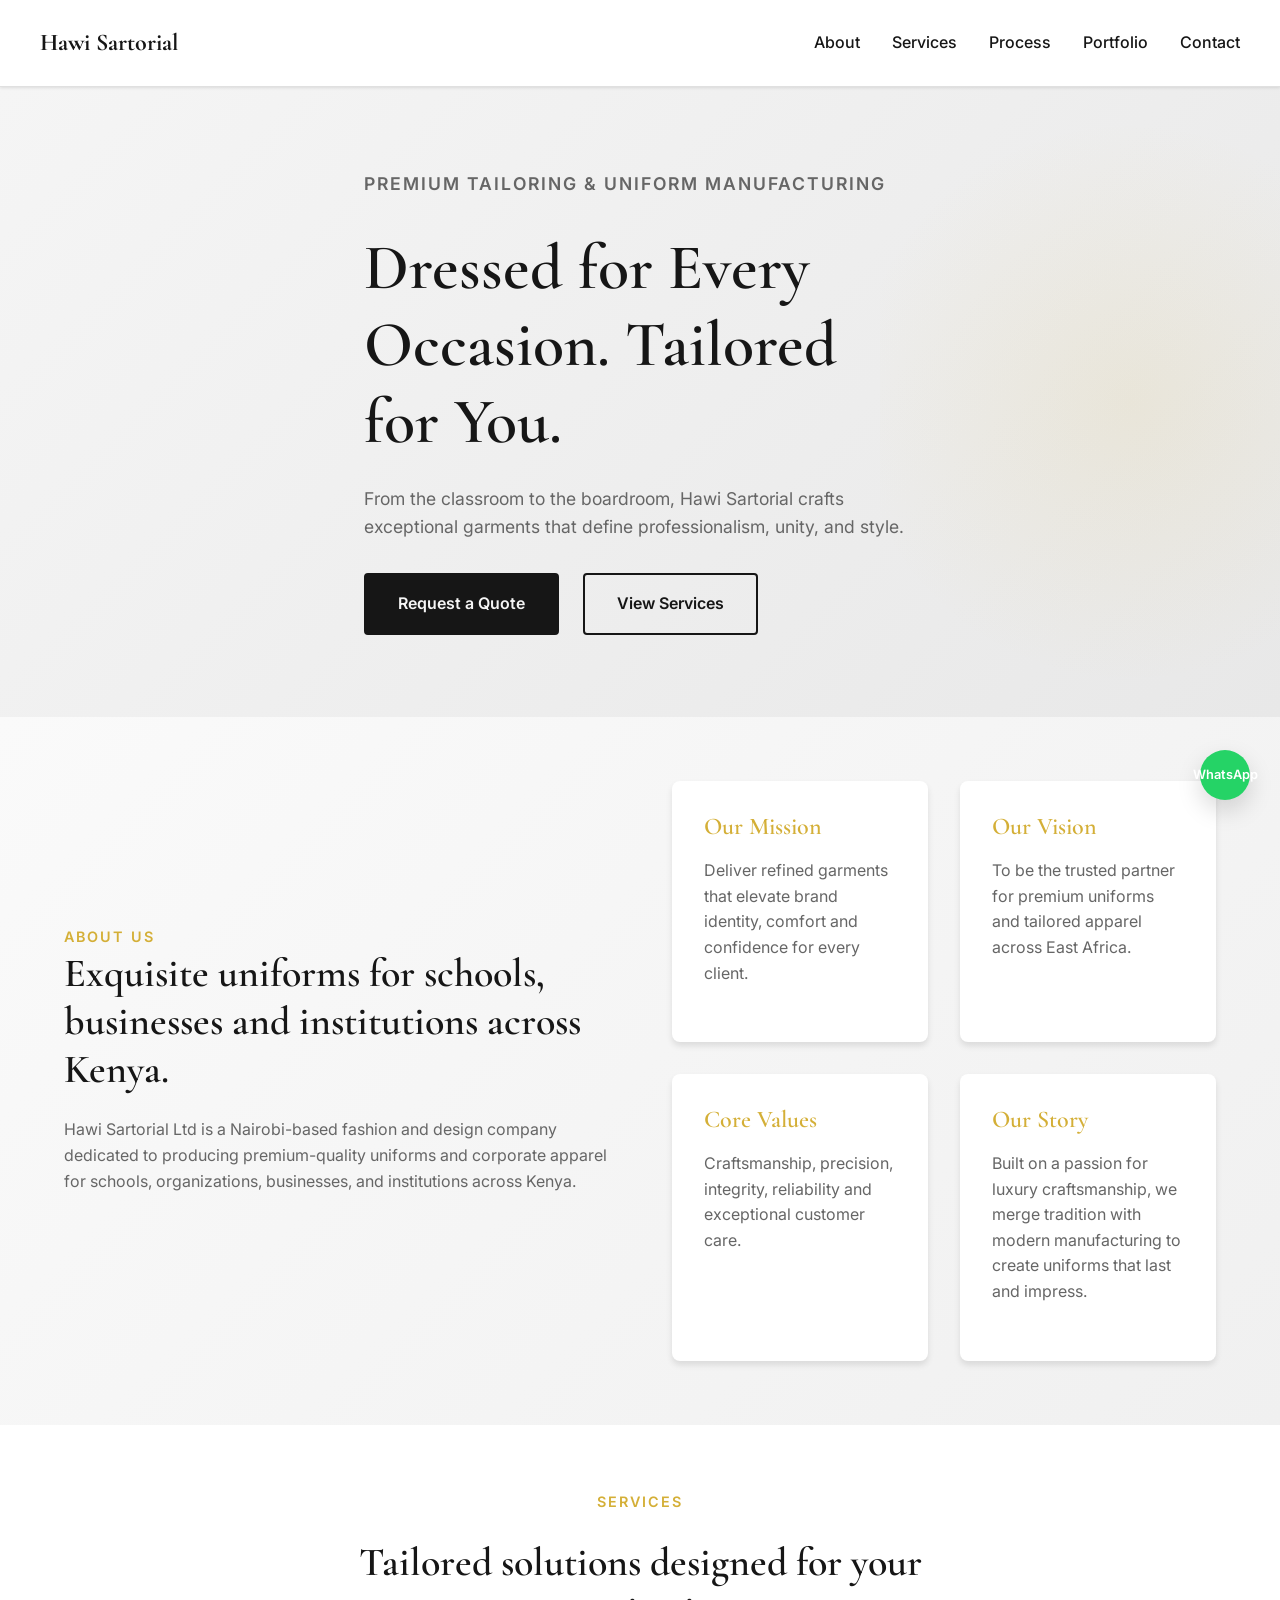
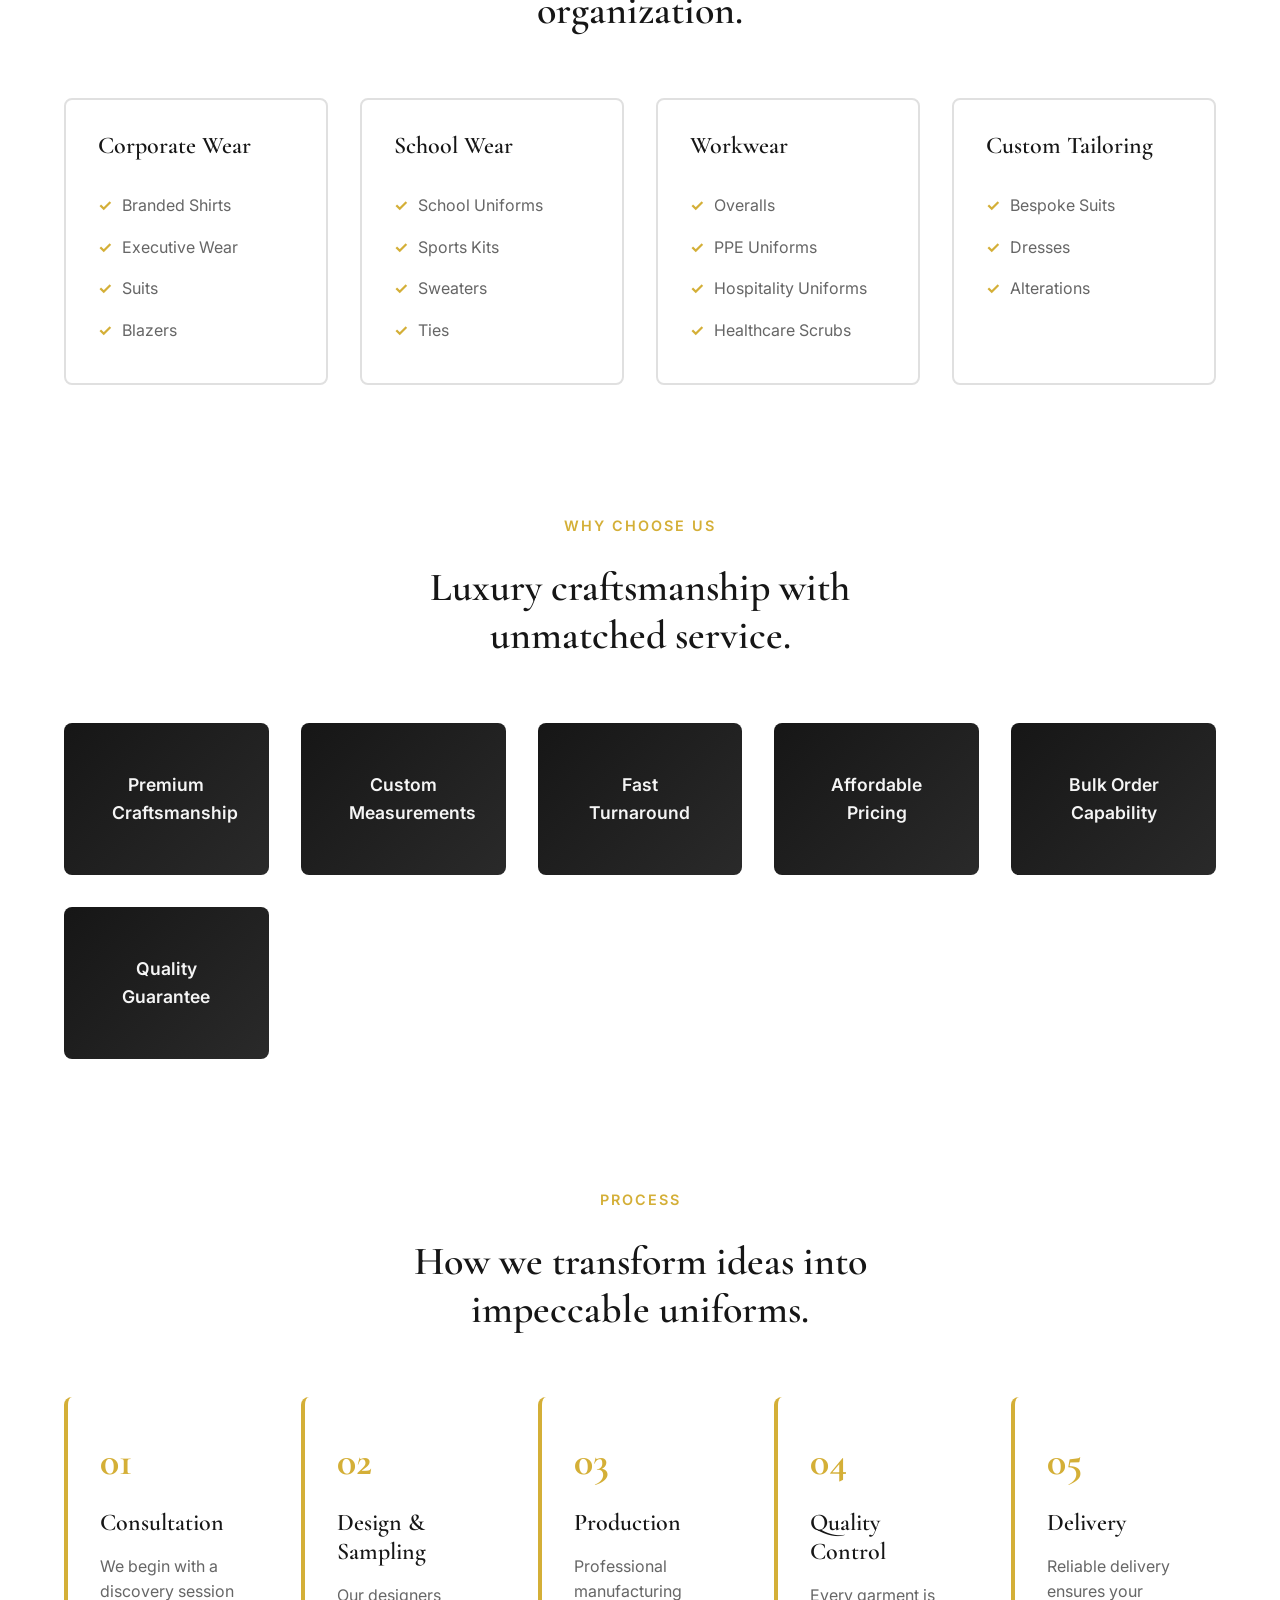
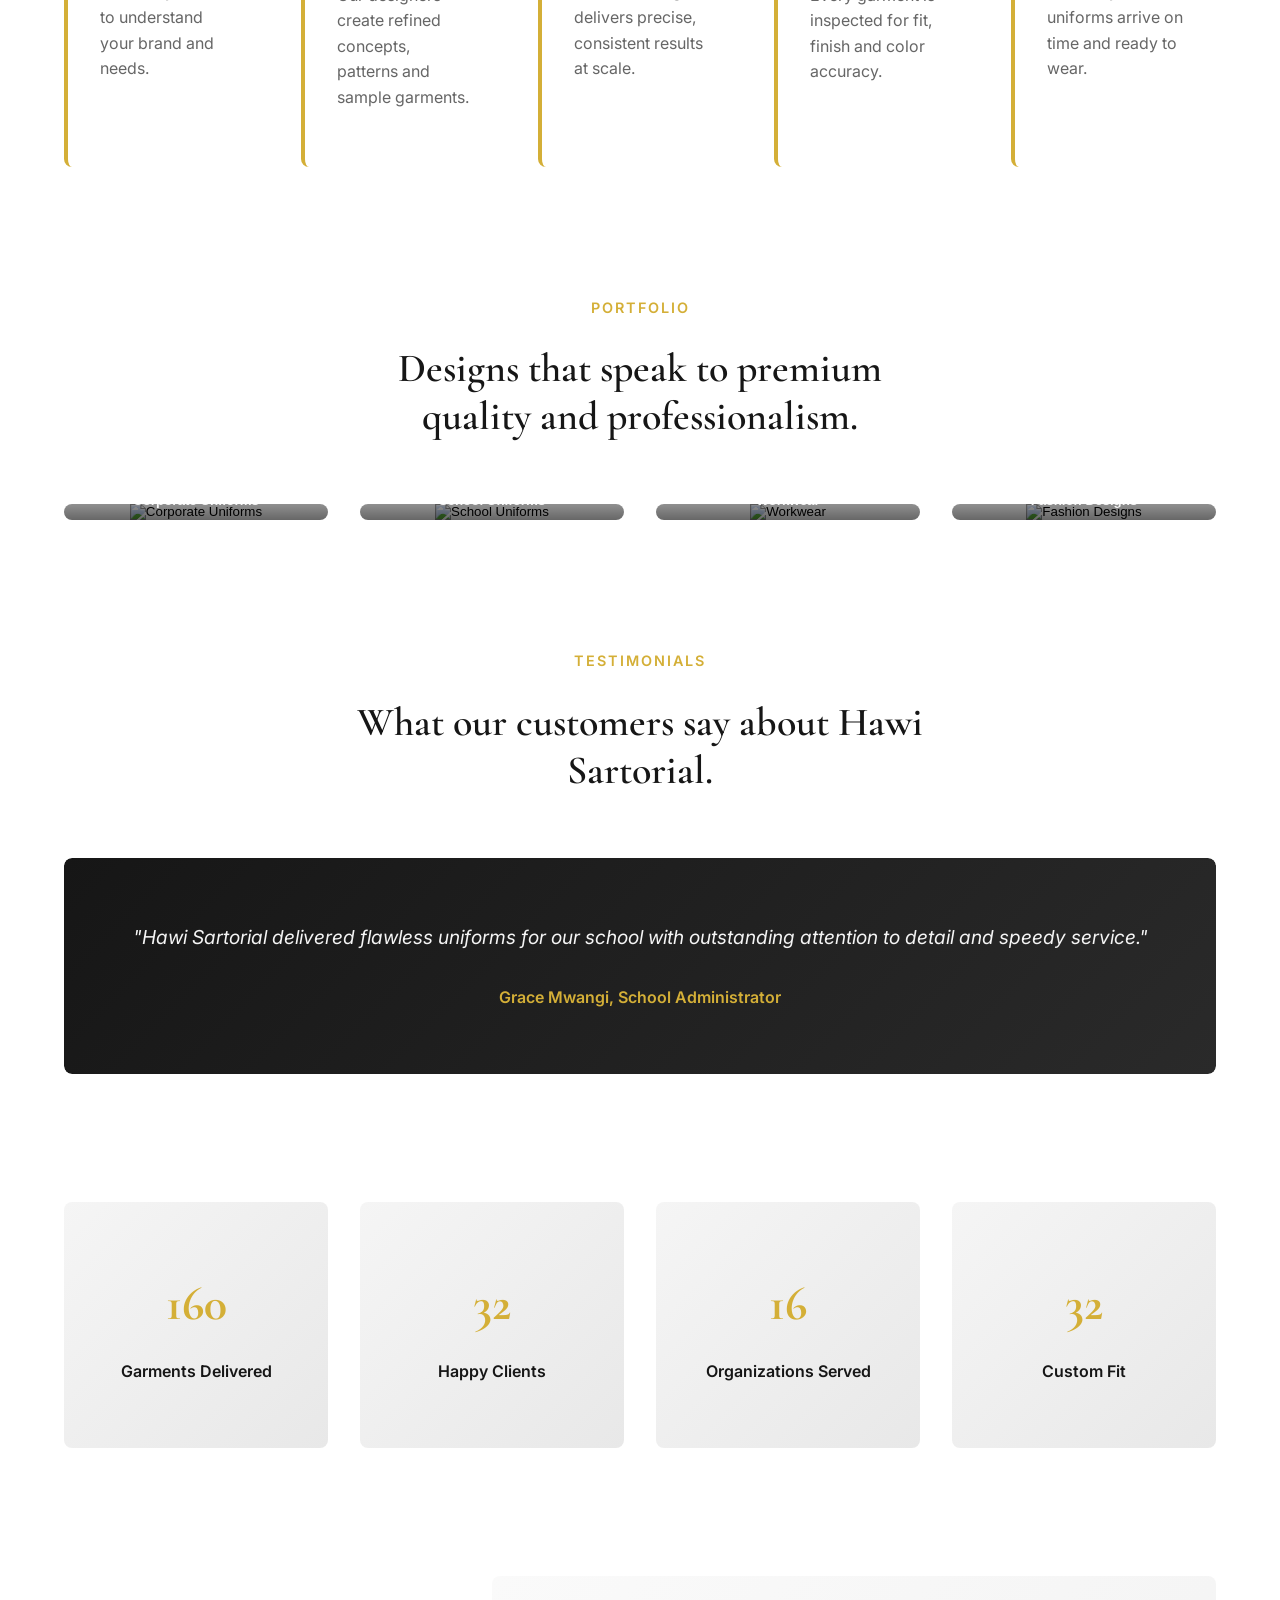
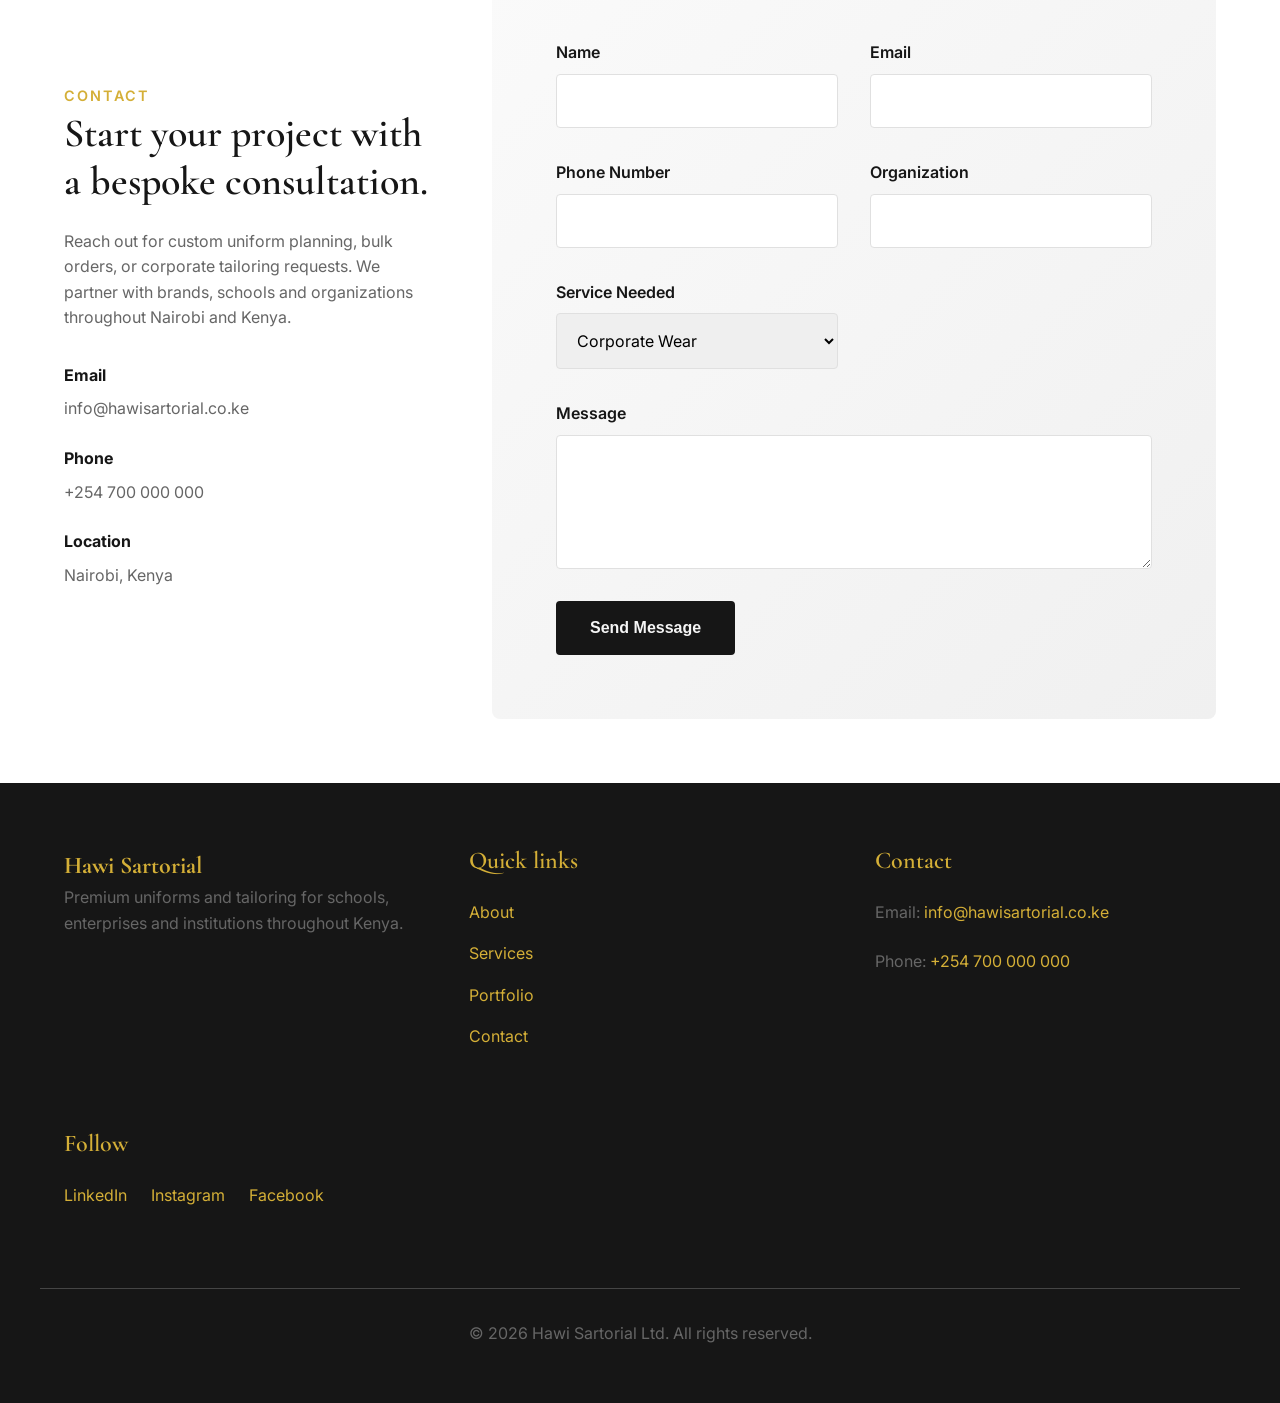
==== index.html @ 62544a6a "Initial commit: Complete Hawi Sartorial website" ====
<!DOCTYPE html>
<html lang="en">
<head>
  <meta charset="UTF-8" />
  <meta name="viewport" content="width=device-width, initial-scale=1.0" />
  <meta name="description" content="Premium corporate wear, school uniforms, workwear and custom tailoring services in Nairobi, Kenya. Hawi Sartorial Ltd." />
  <meta name="theme-color" content="#161616" />
  <title>Hawi Sartorial Ltd | Corporate Wear, School Uniforms & Workwear in Kenya</title>
  <link rel="preconnect" href="https://fonts.googleapis.com" />
  <link rel="preconnect" href="https://fonts.gstatic.com" crossorigin />
  <link href="https://fonts.googleapis.com/css2?family=Cormorant+Garamond:wght@500;600;700&family=Inter:wght@300;400;500;600;700&display=swap" rel="stylesheet" />
  <link rel="stylesheet" href="styles.css" />
</head>
<body>
  <div id="page-loader" class="loader-overlay">
    <div class="loader-ring"></div>
    <p>Crafting luxury uniforms...</p>
  </div>

  <a href="#hero" class="skip-link">Skip to content</a>

  <header class="site-header" id="header">
    <div class="container header-inner">
      <a href="#hero" class="brand">Hawi Sartorial</a>
      <button class="nav-toggle" aria-label="Toggle navigation" aria-expanded="false">
        <span></span><span></span><span></span>
      </button>
      <nav class="site-nav" id="nav-menu" aria-label="Primary navigation">
        <a href="#about">About</a>
        <a href="#services">Services</a>
        <a href="#process">Process</a>
        <a href="#portfolio">Portfolio</a>
        <a href="#contact">Contact</a>
      </nav>
    </div>
  </header>

  <main>
    <section class="hero" id="hero">
      <div class="hero-content container">
        <p class="eyebrow">Premium Tailoring & Uniform Manufacturing</p>
        <h1>Dressed for Every Occasion. Tailored for You.</h1>
        <p>From the classroom to the boardroom, Hawi Sartorial crafts exceptional garments that define professionalism, unity, and style.</p>
        <div class="hero-actions">
          <a href="#contact" class="btn btn-primary">Request a Quote</a>
          <a href="#services" class="btn btn-secondary">View Services</a>
        </div>
      </div>
      <div class="hero-shape"></div>
    </section>

    <section class="section about" id="about">
      <div class="container section-grid">
        <div class="section-copy">
          <span class="section-label">About Us</span>
          <h2>Exquisite uniforms for schools, businesses and institutions across Kenya.</h2>
          <p>Hawi Sartorial Ltd is a Nairobi-based fashion and design company dedicated to producing premium-quality uniforms and corporate apparel for schools, organizations, businesses, and institutions across Kenya.</p>
        </div>
        <div class="about-cards">
          <article class="info-card">
            <h3>Our Mission</h3>
            <p>Deliver refined garments that elevate brand identity, comfort and confidence for every client.</p>
          </article>
          <article class="info-card">
            <h3>Our Vision</h3>
            <p>To be the trusted partner for premium uniforms and tailored apparel across East Africa.</p>
          </article>
          <article class="info-card">
            <h3>Core Values</h3>
            <p>Craftsmanship, precision, integrity, reliability and exceptional customer care.</p>
          </article>
          <article class="info-card">
            <h3>Our Story</h3>
            <p>Built on a passion for luxury craftsmanship, we merge tradition with modern manufacturing to create uniforms that last and impress.</p>
          </article>
        </div>
      </div>
    </section>

    <section class="section services" id="services">
      <div class="container">
        <div class="section-intro">
          <span class="section-label">Services</span>
          <h2>Tailored solutions designed for your organization.</h2>
        </div>
        <div class="service-grid">
          <article class="service-card">
            <h3>Corporate Wear</h3>
            <ul>
              <li>Branded Shirts</li>
              <li>Executive Wear</li>
              <li>Suits</li>
              <li>Blazers</li>
            </ul>
          </article>
          <article class="service-card">
            <h3>School Wear</h3>
            <ul>
              <li>School Uniforms</li>
              <li>Sports Kits</li>
              <li>Sweaters</li>
              <li>Ties</li>
            </ul>
          </article>
          <article class="service-card">
            <h3>Workwear</h3>
            <ul>
              <li>Overalls</li>
              <li>PPE Uniforms</li>
              <li>Hospitality Uniforms</li>
              <li>Healthcare Scrubs</li>
            </ul>
          </article>
          <article class="service-card">
            <h3>Custom Tailoring</h3>
            <ul>
              <li>Bespoke Suits</li>
              <li>Dresses</li>
              <li>Alterations</li>
            </ul>
          </article>
        </div>
      </div>
    </section>

    <section class="section features" id="why-us">
      <div class="container">
        <div class="section-intro">
          <span class="section-label">Why Choose Us</span>
          <h2>Luxury craftsmanship with unmatched service.</h2>
        </div>
        <div class="feature-grid">
          <article class="feature-card">Premium Craftsmanship</article>
          <article class="feature-card">Custom Measurements</article>
          <article class="feature-card">Fast Turnaround</article>
          <article class="feature-card">Affordable Pricing</article>
          <article class="feature-card">Bulk Order Capability</article>
          <article class="feature-card">Quality Guarantee</article>
        </div>
      </div>
    </section>

    <section class="section process" id="process">
      <div class="container">
        <div class="section-intro">
          <span class="section-label">Process</span>
          <h2>How we transform ideas into impeccable uniforms.</h2>
        </div>
        <div class="timeline">
          <div class="timeline-step">
            <span>01</span>
            <h3>Consultation</h3>
            <p>We begin with a discovery session to understand your brand and needs.</p>
          </div>
          <div class="timeline-step">
            <span>02</span>
            <h3>Design & Sampling</h3>
            <p>Our designers create refined concepts, patterns and sample garments.</p>
          </div>
          <div class="timeline-step">
            <span>03</span>
            <h3>Production</h3>
            <p>Professional manufacturing delivers precise, consistent results at scale.</p>
          </div>
          <div class="timeline-step">
            <span>04</span>
            <h3>Quality Control</h3>
            <p>Every garment is inspected for fit, finish and color accuracy.</p>
          </div>
          <div class="timeline-step">
            <span>05</span>
            <h3>Delivery</h3>
            <p>Reliable delivery ensures your uniforms arrive on time and ready to wear.</p>
          </div>
        </div>
      </div>
    </section>

    <section class="section portfolio" id="portfolio">
      <div class="container">
        <div class="section-intro">
          <span class="section-label">Portfolio</span>
          <h2>Designs that speak to premium quality and professionalism.</h2>
        </div>
        <div class="gallery-grid">
          <button class="gallery-item" data-title="Corporate Uniforms" data-src="assets/images/portfolio-1.svg">
            <img src="assets/images/portfolio-1.svg" alt="Corporate Uniforms" loading="lazy" />
            <span>Corporate Uniforms</span>
          </button>
          <button class="gallery-item" data-title="School Uniforms" data-src="assets/images/portfolio-2.svg">
            <img src="assets/images/portfolio-2.svg" alt="School Uniforms" loading="lazy" />
            <span>School Uniforms</span>
          </button>
          <button class="gallery-item" data-title="Workwear" data-src="assets/images/portfolio-3.svg">
            <img src="assets/images/portfolio-3.svg" alt="Workwear" loading="lazy" />
            <span>Workwear</span>
          </button>
          <button class="gallery-item" data-title="Fashion Designs" data-src="assets/images/portfolio-4.svg">
            <img src="assets/images/portfolio-4.svg" alt="Fashion Designs" loading="lazy" />
            <span>Fashion Designs</span>
          </button>
        </div>
      </div>
      <div class="lightbox" id="lightbox" aria-hidden="true">
        <button class="lightbox-close" id="lightboxClose" aria-label="Close image preview">×</button>
        <div class="lightbox-content">
          <img id="lightboxImage" alt="Portfolio preview" />
          <p id="lightboxCaption"></p>
        </div>
      </div>
    </section>

    <section class="section testimonials" id="testimonials">
      <div class="container">
        <div class="section-intro">
          <span class="section-label">Testimonials</span>
          <h2>What our customers say about Hawi Sartorial.</h2>
        </div>
        <div class="testimonial-slider" id="testimonialSlider">
          <article class="testimonial-card active">
            <p>"Hawi Sartorial delivered flawless uniforms for our school with outstanding attention to detail and speedy service."</p>
            <strong>Grace Mwangi, School Administrator</strong>
          </article>
          <article class="testimonial-card">
            <p>"The corporate wear collection looks luxurious and fits our team perfectly. The service was exceptional from start to finish."</p>
            <strong>Michael Kamau, Operations Manager</strong>
          </article>
          <article class="testimonial-card">
            <p>"They handled our bulk order with care and provided consistent quality. We are proud to wear their uniforms."</p>
            <strong>Elizabeth Otieno, HR Lead</strong>
          </article>
        </div>
      </div>
    </section>

    <section class="section stats" id="stats">
      <div class="container stats-grid">
        <div class="stat-card">
          <span class="stat-value" data-target="500">0</span>
          <p>Garments Delivered</p>
        </div>
        <div class="stat-card">
          <span class="stat-value" data-target="100">0</span>
          <p>Happy Clients</p>
        </div>
        <div class="stat-card">
          <span class="stat-value" data-target="50">0</span>
          <p>Organizations Served</p>
        </div>
        <div class="stat-card">
          <span class="stat-value" data-target="100">0</span>
          <p>Custom Fit</p>
        </div>
      </div>
    </section>

    <section class="section contact" id="contact">
      <div class="container section-grid">
        <div class="contact-copy">
          <span class="section-label">Contact</span>
          <h2>Start your project with a bespoke consultation.</h2>
          <p>Reach out for custom uniform planning, bulk orders, or corporate tailoring requests. We partner with brands, schools and organizations throughout Nairobi and Kenya.</p>
          <div class="contact-details">
            <div><strong>Email</strong><a href="mailto:info@hawisartorial.co.ke">info@hawisartorial.co.ke</a></div>
            <div><strong>Phone</strong><a href="tel:+254700000000">+254 700 000 000</a></div>
            <div><strong>Location</strong><span>Nairobi, Kenya</span></div>
          </div>
        </div>
        <form class="contact-form" id="contactForm" data-formspree="https://formspree.io/f/your-form-id">
          <div class="form-grid">
            <label>
              <span>Name</span>
              <input type="text" name="name" required />
            </label>
            <label>
              <span>Email</span>
              <input type="email" name="email" required />
            </label>
            <label>
              <span>Phone Number</span>
              <input type="tel" name="phone" required />
            </label>
            <label>
              <span>Organization</span>
              <input type="text" name="organization" />
            </label>
            <label>
              <span>Service Needed</span>
              <select name="service" required>
                <option value="Corporate Wear">Corporate Wear</option>
                <option value="School Uniforms">School Uniforms</option>
                <option value="Workwear">Workwear</option>
                <option value="Custom Tailoring">Custom Tailoring</option>
              </select>
            </label>
            <label class="full-width">
              <span>Message</span>
              <textarea name="message" rows="5" required></textarea>
            </label>
          </div>
          <button type="submit" class="btn btn-primary">Send Message</button>
          <p class="form-message" id="formMessage" aria-live="polite"></p>
        </form>
      </div>
    </section>
  </main>

  <button class="back-to-top" id="backToTop" aria-label="Scroll back to top">↑</button>

  <a href="https://wa.me/254700000000" class="whatsapp-float" target="_blank" rel="noreferrer noopener" aria-label="Chat on WhatsApp">
    <span>WhatsApp</span>
  </a>

  <footer class="site-footer">
    <div class="container footer-grid">
      <div>
        <a href="#hero" class="brand">Hawi Sartorial</a>
        <p>Premium uniforms and tailoring for schools, enterprises and institutions throughout Kenya.</p>
      </div>
      <div>
        <h3>Quick links</h3>
        <ul>
          <li><a href="#about">About</a></li>
          <li><a href="#services">Services</a></li>
          <li><a href="#portfolio">Portfolio</a></li>
          <li><a href="#contact">Contact</a></li>
        </ul>
      </div>
      <div>
        <h3>Contact</h3>
        <p>Email: <a href="mailto:info@hawisartorial.co.ke">info@hawisartorial.co.ke</a></p>
        <p>Phone: <a href="tel:+254700000000">+254 700 000 000</a></p>
      </div>
      <div>
        <h3>Follow</h3>
        <ul class="social-links">
          <li><a href="#">LinkedIn</a></li>
          <li><a href="#">Instagram</a></li>
          <li><a href="#">Facebook</a></li>
        </ul>
      </div>
    </div>
    <div class="footer-bottom container">
      <p>© 2026 Hawi Sartorial Ltd. All rights reserved.</p>
    </div>
  </footer>

  <script src="script.js"></script>
</body>
</html>
---- styles.css ----
:root {
  --color-primary: #161616;
  --color-secondary: #d4af37;
  --color-accent: #f5f5f5;
  --color-text: #333;
  --color-text-light: #666;
  --color-border: #e0e0e0;
  --color-bg: #ffffff;
  --color-success: #4caf50;
  --color-error: #f44336;
  --font-serif: 'Cormorant Garamond', serif;
  --font-sans: 'Inter', sans-serif;
  --spacing-xs: 0.5rem;
  --spacing-sm: 1rem;
  --spacing-md: 1.5rem;
  --spacing-lg: 2rem;
  --spacing-xl: 3rem;
  --spacing-2xl: 4rem;
  --transition: all 0.3s ease;
  --shadow-sm: 0 1px 3px rgba(0, 0, 0, 0.1);
  --shadow-md: 0 4px 6px rgba(0, 0, 0, 0.1);
  --shadow-lg: 0 10px 25px rgba(0, 0, 0, 0.15);
}

* {
  margin: 0;
  padding: 0;
  box-sizing: border-box;
}

html {
  scroll-behavior: smooth;
}

body {
  font-family: var(--font-sans);
  color: var(--color-text);
  background-color: var(--color-bg);
  line-height: 1.6;
  overflow-x: hidden;
}

/* Typography */
h1, h2, h3, h4, h5, h6 {
  font-family: var(--font-serif);
  font-weight: 600;
  line-height: 1.2;
  margin-bottom: var(--spacing-md);
}

h1 {
  font-size: clamp(2rem, 5vw, 4rem);
  color: var(--color-primary);
}

h2 {
  font-size: clamp(1.5rem, 4vw, 2.5rem);
  color: var(--color-primary);
}

h3 {
  font-size: 1.5rem;
  color: var(--color-primary);
}

p {
  color: var(--color-text-light);
  margin-bottom: var(--spacing-md);
}

a {
  color: var(--color-primary);
  text-decoration: none;
  transition: var(--transition);
}

a:hover {
  color: var(--color-secondary);
}

/* Container */
.container {
  max-width: 1200px;
  margin: 0 auto;
  padding: 0 var(--spacing-md);
}

/* Skip Link */
.skip-link {
  position: absolute;
  top: -40px;
  left: 0;
  background: var(--color-primary);
  color: var(--color-accent);
  padding: var(--spacing-sm);
  border-radius: 0 0 4px 0;
  z-index: 100;
}

.skip-link:focus {
  top: 0;
}

/* Loader */
.loader-overlay {
  position: fixed;
  top: 0;
  left: 0;
  width: 100%;
  height: 100%;
  background: var(--color-primary);
  display: flex;
  flex-direction: column;
  justify-content: center;
  align-items: center;
  z-index: 1000;
  opacity: 1;
  pointer-events: auto;
  transition: opacity 0.5s ease;
}

.loader-overlay.hidden {
  opacity: 0;
  pointer-events: none;
}

.loader-ring {
  border: 4px solid rgba(255, 255, 255, 0.3);
  border-top: 4px solid var(--color-secondary);
  border-radius: 50%;
  width: 50px;
  height: 50px;
  animation: spin 1s linear infinite;
  margin-bottom: var(--spacing-lg);
}

.loader-overlay p {
  color: var(--color-accent);
  font-size: 1.1rem;
  text-align: center;
}

@keyframes spin {
  0% {
    transform: rotate(0deg);
  }
  100% {
    transform: rotate(360deg);
  }
}

/* Header */
.site-header {
  position: sticky;
  top: 0;
  background: var(--color-bg);
  border-bottom: 1px solid var(--color-border);
  z-index: 999;
  box-shadow: var(--shadow-sm);
}

.header-inner {
  display: flex;
  justify-content: space-between;
  align-items: center;
  padding: var(--spacing-md) 0;
}

.brand {
  font-family: var(--font-serif);
  font-size: 1.5rem;
  font-weight: 700;
  color: var(--color-primary);
}

.nav-toggle {
  display: none;
  background: none;
  border: none;
  flex-direction: column;
  cursor: pointer;
  gap: 4px;
}

.nav-toggle span {
  width: 25px;
  height: 3px;
  background: var(--color-primary);
  border-radius: 2px;
  transition: var(--transition);
}

.nav-toggle.active span:nth-child(1) {
  transform: rotate(45deg) translate(8px, 8px);
}

.nav-toggle.active span:nth-child(2) {
  opacity: 0;
}

.nav-toggle.active span:nth-child(3) {
  transform: rotate(-45deg) translate(7px, -7px);
}

.site-nav {
  display: flex;
  gap: var(--spacing-lg);
}

.site-nav a {
  font-weight: 500;
  position: relative;
}

.site-nav a::after {
  content: '';
  position: absolute;
  bottom: -4px;
  left: 0;
  width: 0;
  height: 2px;
  background: var(--color-secondary);
  transition: width 0.3s ease;
}

.site-nav a:hover::after {
  width: 100%;
}

/* Hero Section */
.hero {
  position: relative;
  padding: var(--spacing-2xl) 0;
  background: linear-gradient(135deg, #f5f5f5 0%, #e8e8e8 100%);
  min-height: 70vh;
  display: flex;
  align-items: center;
  overflow: hidden;
}

.hero-content {
  position: relative;
  z-index: 2;
  max-width: 600px;
}

.eyebrow {
  font-size: 0.9rem;
  font-weight: 600;
  color: var(--color-secondary);
  text-transform: uppercase;
  letter-spacing: 2px;
  margin-bottom: var(--spacing-sm);
}

.hero h1 {
  margin-bottom: var(--spacing-md);
  color: var(--color-primary);
}

.hero p {
  font-size: 1.1rem;
  margin-bottom: var(--spacing-lg);
  color: var(--color-text-light);
}

.hero-actions {
  display: flex;
  gap: var(--spacing-md);
  flex-wrap: wrap;
}

.hero-shape {
  position: absolute;
  right: -100px;
  top: 0;
  width: 500px;
  height: 100%;
  background: radial-gradient(circle, var(--color-secondary) 0%, transparent 70%);
  opacity: 0.1;
  z-index: 1;
}

/* Buttons */
.btn {
  display: inline-block;
  padding: var(--spacing-sm) var(--spacing-lg);
  border-radius: 4px;
  font-weight: 600;
  font-size: 1rem;
  border: 2px solid transparent;
  cursor: pointer;
  transition: var(--transition);
  text-align: center;
}

.btn-primary {
  background: var(--color-primary);
  color: var(--color-accent);
  border-color: var(--color-primary);
}

.btn-primary:hover {
  background: var(--color-secondary);
  border-color: var(--color-secondary);
  color: var(--color-primary);
}

.btn-secondary {
  background: transparent;
  color: var(--color-primary);
  border-color: var(--color-primary);
}

.btn-secondary:hover {
  background: var(--color-primary);
  color: var(--color-accent);
}

/* Section Styling */
.section {
  padding: var(--spacing-2xl) 0;
}

.section-label {
  font-size: 0.9rem;
  font-weight: 600;
  color: var(--color-secondary);
  text-transform: uppercase;
  letter-spacing: 2px;
}

.section-intro {
  text-align: center;
  margin-bottom: var(--spacing-2xl);
}

.section-intro h2 {
  max-width: 600px;
  margin: var(--spacing-md) auto;
}

.section-grid {
  display: grid;
  grid-template-columns: 1fr 1fr;
  gap: var(--spacing-2xl);
  align-items: center;
}

/* About Section */
.about {
  background: linear-gradient(135deg, #fafafa 0%, #f0f0f0 100%);
}

.about-cards {
  display: grid;
  grid-template-columns: repeat(2, 1fr);
  gap: var(--spacing-lg);
}

.info-card {
  background: var(--color-bg);
  padding: var(--spacing-lg);
  border-radius: 8px;
  box-shadow: var(--shadow-md);
  transition: var(--transition);
}

.info-card:hover {
  transform: translateY(-5px);
  box-shadow: var(--shadow-lg);
}

.info-card h3 {
  color: var(--color-secondary);
  margin-bottom: var(--spacing-sm);
}

/* Services Section */
.service-grid {
  display: grid;
  grid-template-columns: repeat(auto-fit, minmax(250px, 1fr));
  gap: var(--spacing-lg);
}

.service-card {
  background: var(--color-bg);
  padding: var(--spacing-lg);
  border: 2px solid var(--color-border);
  border-radius: 8px;
  transition: var(--transition);
}

.service-card:hover {
  border-color: var(--color-secondary);
  box-shadow: var(--shadow-md);
}

.service-card h3 {
  margin-bottom: var(--spacing-md);
  color: var(--color-primary);
}

.service-card ul {
  list-style: none;
}

.service-card li {
  padding: var(--spacing-xs) 0;
  color: var(--color-text-light);
  position: relative;
  padding-left: var(--spacing-md);
}

.service-card li::before {
  content: '✓';
  position: absolute;
  left: 0;
  color: var(--color-secondary);
  font-weight: bold;
}

/* Features Section */
.feature-grid {
  display: grid;
  grid-template-columns: repeat(auto-fit, minmax(200px, 1fr));
  gap: var(--spacing-lg);
}

.feature-card {
  background: linear-gradient(135deg, var(--color-primary) 0%, #2a2a2a 100%);
  color: var(--color-accent);
  padding: var(--spacing-xl);
  border-radius: 8px;
  text-align: center;
  font-weight: 600;
  font-size: 1.1rem;
  transition: var(--transition);
}

.feature-card:hover {
  transform: scale(1.05);
  box-shadow: var(--shadow-lg);
}

/* Timeline/Process Section */
.timeline {
  display: grid;
  grid-template-columns: repeat(auto-fit, minmax(200px, 1fr));
  gap: var(--spacing-lg);
  position: relative;
}

.timeline-step {
  position: relative;
  background: var(--color-bg);
  padding: var(--spacing-lg);
  border-radius: 8px;
  border-left: 4px solid var(--color-secondary);
  transition: var(--transition);
}

.timeline-step:hover {
  box-shadow: var(--shadow-lg);
  transform: translateX(5px);
}

.timeline-step span {
  font-family: var(--font-serif);
  font-size: 2.5rem;
  color: var(--color-secondary);
  font-weight: 700;
  margin-bottom: var(--spacing-sm);
  display: block;
}

.timeline-step h3 {
  margin-bottom: var(--spacing-sm);
}

/* Portfolio Section */
.gallery-grid {
  display: grid;
  grid-template-columns: repeat(auto-fit, minmax(250px, 1fr));
  gap: var(--spacing-lg);
}

.gallery-item {
  position: relative;
  overflow: hidden;
  border-radius: 8px;
  border: none;
  background: none;
  cursor: pointer;
  group: gallery;
  transition: var(--transition);
}

.gallery-item img {
  width: 100%;
  height: 300px;
  object-fit: cover;
  transition: var(--transition);
}

.gallery-item span {
  position: absolute;
  bottom: 0;
  left: 0;
  right: 0;
  background: linear-gradient(to top, rgba(0, 0, 0, 0.8), transparent);
  color: var(--color-accent);
  padding: var(--spacing-lg) var(--spacing-md);
  font-weight: 600;
  transform: translateY(20px);
  transition: var(--transition);
}

.gallery-item:hover img {
  transform: scale(1.1);
}

.gallery-item:hover span {
  transform: translateY(0);
}

/* Lightbox */
.lightbox {
  display: none;
  position: fixed;
  top: 0;
  left: 0;
  right: 0;
  bottom: 0;
  background: rgba(0, 0, 0, 0.9);
  z-index: 1001;
  justify-content: center;
  align-items: center;
  padding: var(--spacing-lg);
}

.lightbox.active {
  display: flex;
}

.lightbox-close {
  position: absolute;
  top: 20px;
  right: 30px;
  font-size: 3rem;
  background: none;
  border: none;
  color: var(--color-accent);
  cursor: pointer;
  transition: var(--transition);
}

.lightbox-close:hover {
  color: var(--color-secondary);
}

.lightbox-content {
  position: relative;
  max-width: 90%;
  max-height: 80vh;
  text-align: center;
}

.lightbox-content img {
  width: 100%;
  max-height: 70vh;
  object-fit: contain;
}

.lightbox-content p {
  color: var(--color-accent);
  margin-top: var(--spacing-lg);
  font-size: 1.2rem;
}

/* Testimonials Section */
.testimonial-slider {
  display: flex;
  overflow: hidden;
  border-radius: 8px;
}

.testimonial-card {
  background: linear-gradient(135deg, var(--color-primary) 0%, #2a2a2a 100%);
  color: var(--color-accent);
  padding: var(--spacing-2xl);
  border-radius: 8px;
  text-align: center;
  opacity: 0;
  transition: opacity 0.5s ease;
  position: absolute;
  width: 100%;
}

.testimonial-card.active {
  opacity: 1;
  position: relative;
}

.testimonial-card p {
  font-size: 1.2rem;
  margin-bottom: var(--spacing-lg);
  font-style: italic;
  color: var(--color-accent);
}

.testimonial-card strong {
  display: block;
  color: var(--color-secondary);
  font-weight: 600;
}

/* Stats Section */
.stats-grid {
  display: grid;
  grid-template-columns: repeat(auto-fit, minmax(200px, 1fr));
  gap: var(--spacing-lg);
}

.stat-card {
  text-align: center;
  padding: var(--spacing-2xl) var(--spacing-lg);
  background: linear-gradient(135deg, #f5f5f5 0%, #e8e8e8 100%);
  border-radius: 8px;
  transition: var(--transition);
}

.stat-card:hover {
  transform: translateY(-5px);
  box-shadow: var(--shadow-lg);
}

.stat-value {
  display: block;
  font-family: var(--font-serif);
  font-size: 3rem;
  font-weight: 700;
  color: var(--color-secondary);
  margin-bottom: var(--spacing-sm);
}

.stat-card p {
  font-weight: 600;
  color: var(--color-primary);
  margin: 0;
}

/* Contact Section */
.contact-copy {
  max-width: 500px;
}

.contact-details {
  margin-top: var(--spacing-lg);
}

.contact-details div {
  display: flex;
  flex-direction: column;
  margin-bottom: var(--spacing-md);
}

.contact-details strong {
  color: var(--color-primary);
  margin-bottom: var(--spacing-xs);
}

.contact-details a,
.contact-details span {
  color: var(--color-text-light);
}

/* Contact Form */
.contact-form {
  background: linear-gradient(135deg, #fafafa 0%, #f0f0f0 100%);
  padding: var(--spacing-2xl);
  border-radius: 8px;
}

.form-grid {
  display: grid;
  grid-template-columns: repeat(2, 1fr);
  gap: var(--spacing-lg);
  margin-bottom: var(--spacing-lg);
}

.form-grid label {
  display: flex;
  flex-direction: column;
}

.form-grid .full-width {
  grid-column: 1 / -1;
}

.form-grid span {
  font-weight: 600;
  margin-bottom: var(--spacing-xs);
  color: var(--color-primary);
}

.form-grid input,
.form-grid select,
.form-grid textarea {
  padding: var(--spacing-sm);
  border: 1px solid var(--color-border);
  border-radius: 4px;
  font-family: var(--font-sans);
  font-size: 1rem;
  transition: var(--transition);
}

.form-grid input:focus,
.form-grid select:focus,
.form-grid textarea:focus {
  outline: none;
  border-color: var(--color-secondary);
  box-shadow: 0 0 0 3px rgba(212, 175, 55, 0.1);
}

.form-message {
  margin-top: var(--spacing-md);
  padding: var(--spacing-md);
  border-radius: 4px;
  text-align: center;
  display: none;
}

.form-message.show {
  display: block;
}

.form-message.success {
  background: rgba(76, 175, 80, 0.1);
  color: var(--color-success);
}

.form-message.error {
  background: rgba(244, 67, 54, 0.1);
  color: var(--color-error);
}

/* Footer */
.site-footer {
  background: var(--color-primary);
  color: var(--color-accent);
  padding: var(--spacing-2xl) 0 var(--spacing-lg);
}

.footer-grid {
  display: grid;
  grid-template-columns: repeat(auto-fit, minmax(250px, 1fr));
  gap: var(--spacing-2xl);
  margin-bottom: var(--spacing-2xl);
}

.footer-grid a {
  color: var(--color-secondary);
}

.footer-grid a:hover {
  text-decoration: underline;
}

.footer-grid h3 {
  color: var(--color-secondary);
  margin-bottom: var(--spacing-md);
}

.footer-grid ul {
  list-style: none;
}

.footer-grid li {
  margin-bottom: var(--spacing-sm);
}

.social-links {
  display: flex;
  gap: var(--spacing-md);
}

.footer-bottom {
  border-top: 1px solid rgba(255, 255, 255, 0.2);
  padding-top: var(--spacing-lg);
  text-align: center;
  color: rgba(255, 255, 255, 0.7);
}

/* Back to Top Button */
.back-to-top {
  position: fixed;
  bottom: 30px;
  right: 30px;
  width: 50px;
  height: 50px;
  background: var(--color-primary);
  color: var(--color-accent);
  border: none;
  border-radius: 50%;
  font-size: 1.5rem;
  cursor: pointer;
  opacity: 0;
  pointer-events: none;
  transition: var(--transition);
  z-index: 99;
  display: flex;
  align-items: center;
  justify-content: center;
}

.back-to-top.show {
  opacity: 1;
  pointer-events: auto;
}

.back-to-top:hover {
  background: var(--color-secondary);
  color: var(--color-primary);
}

/* WhatsApp Float */
.whatsapp-float {
  position: fixed;
  bottom: 100px;
  right: 30px;
  width: 50px;
  height: 50px;
  background: #25d366;
  color: white;
  border-radius: 50%;
  display: flex;
  align-items: center;
  justify-content: center;
  text-decoration: none;
  font-size: 0.8rem;
  font-weight: 600;
  box-shadow: var(--shadow-lg);
  transition: var(--transition);
  z-index: 98;
}

.whatsapp-float:hover {
  transform: scale(1.1);
  background: #1fbd56;
}

/* Responsive Design */
@media (max-width: 768px) {
  .nav-toggle {
    display: flex;
  }

  .site-nav {
    position: absolute;
    top: 100%;
    left: 0;
    right: 0;
    background: var(--color-bg);
    flex-direction: column;
    gap: 0;
    max-height: 0;
    overflow: hidden;
    transition: max-height 0.3s ease;
    border-bottom: 1px solid var(--color-border);
  }

  .site-nav.active {
    max-height: 500px;
  }

  .site-nav a {
    padding: var(--spacing-md);
    border-bottom: 1px solid var(--color-border);
  }

  .site-nav a::after {
    display: none;
  }

  .header-inner {
    position: relative;
  }

  .section-grid {
    grid-template-columns: 1fr;
    gap: var(--spacing-lg);
  }

  .about-cards {
    grid-template-columns: 1fr;
  }

  .hero-actions {
    flex-direction: column;
  }

  .btn {
    width: 100%;
  }

  .form-grid {
    grid-template-columns: 1fr;
  }

  .hero-shape {
    display: none;
  }

  .back-to-top,
  .whatsapp-float {
    bottom: 20px;
    right: 20px;
    width: 45px;
    height: 45px;
    font-size: 1.2rem;
  }

  .whatsapp-float {
    bottom: 80px;
  }
}

@media (max-width: 480px) {
  .container {
    padding: 0 var(--spacing-sm);
  }

  h1 {
    font-size: 1.75rem;
  }

  h2 {
    font-size: 1.5rem;
  }

  h3 {
    font-size: 1.25rem;
  }

  .section {
    padding: var(--spacing-lg) 0;
  }

  .hero {
    min-height: 50vh;
    padding: var(--spacing-lg) 0;
  }

  .eyebrow {
    font-size: 0.8rem;
  }

  .stat-value {
    font-size: 2rem;
  }

  .timeline-step span {
    font-size: 2rem;
  }

  .lightbox-close {
    font-size: 2rem;
  }
}

@media (prefers-reduced-motion: reduce) {
  * {
    animation: none !important;
    transition: none !important;
  }
}
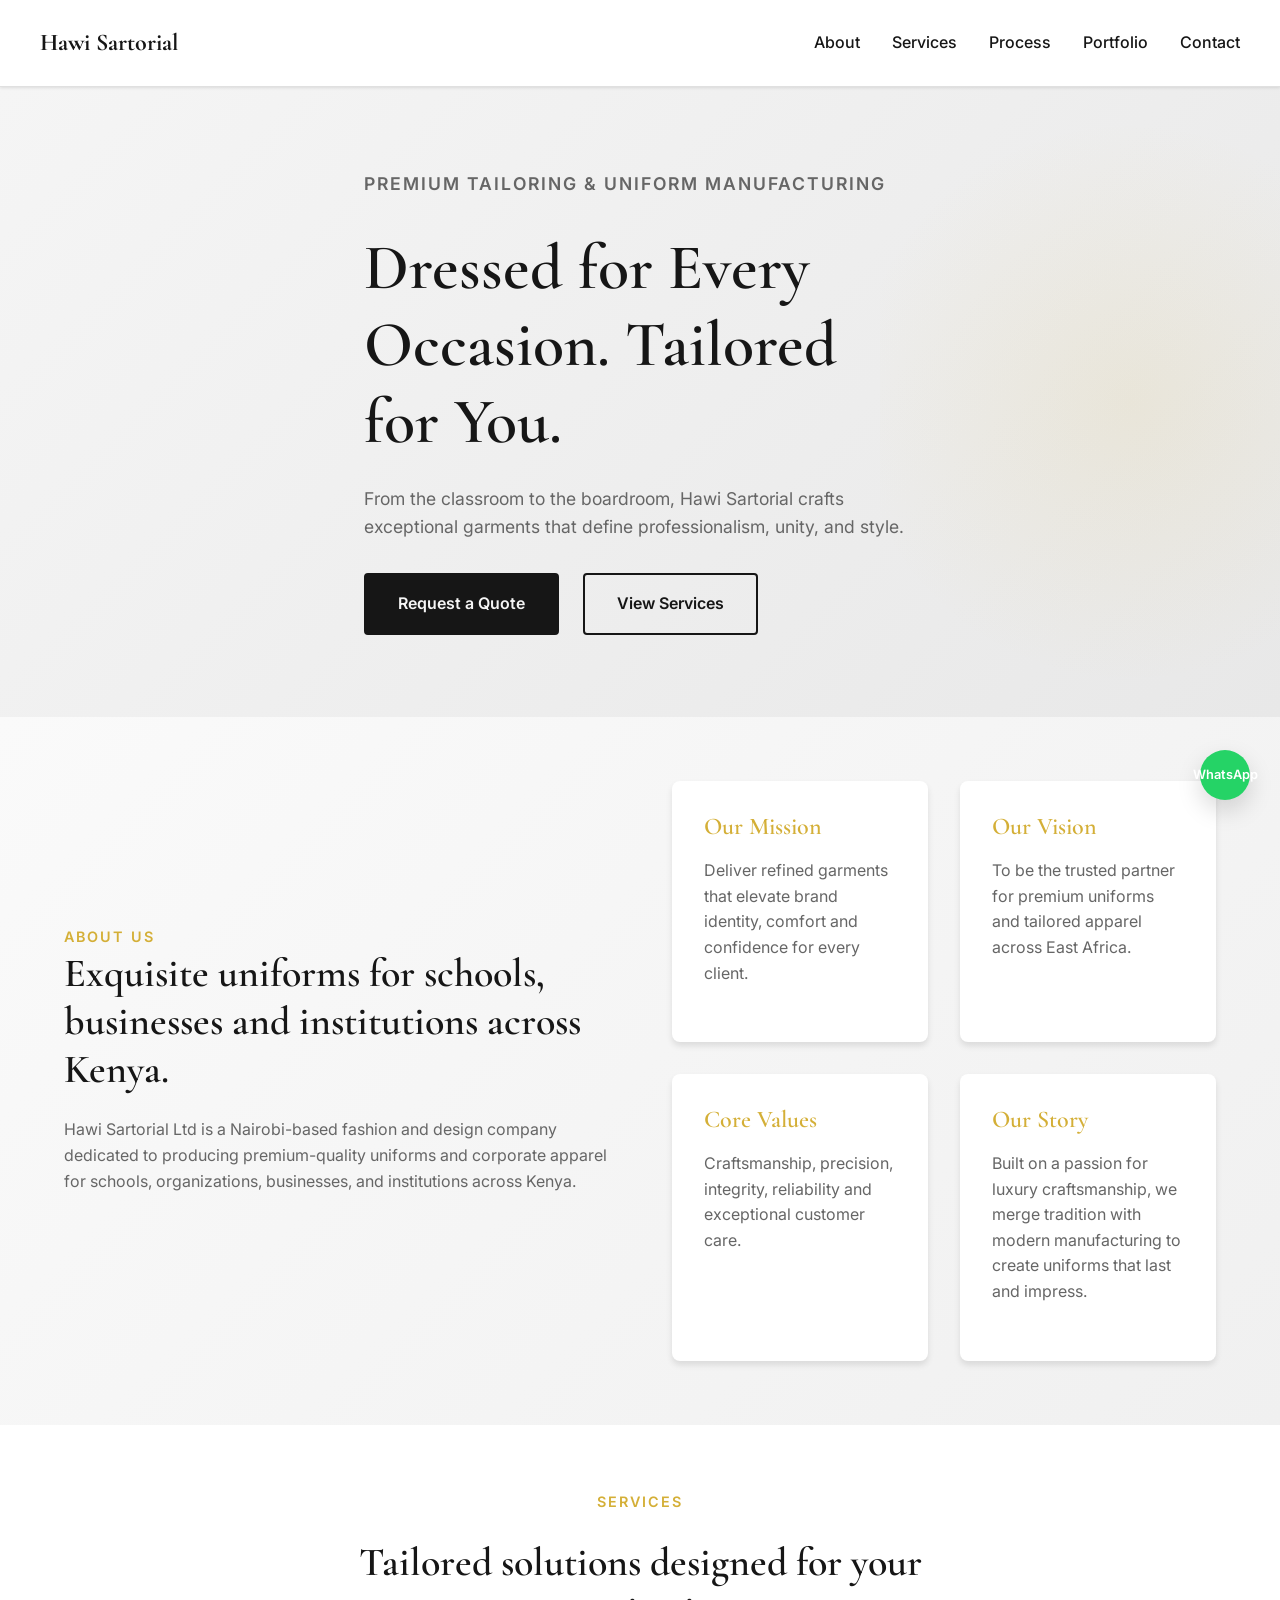
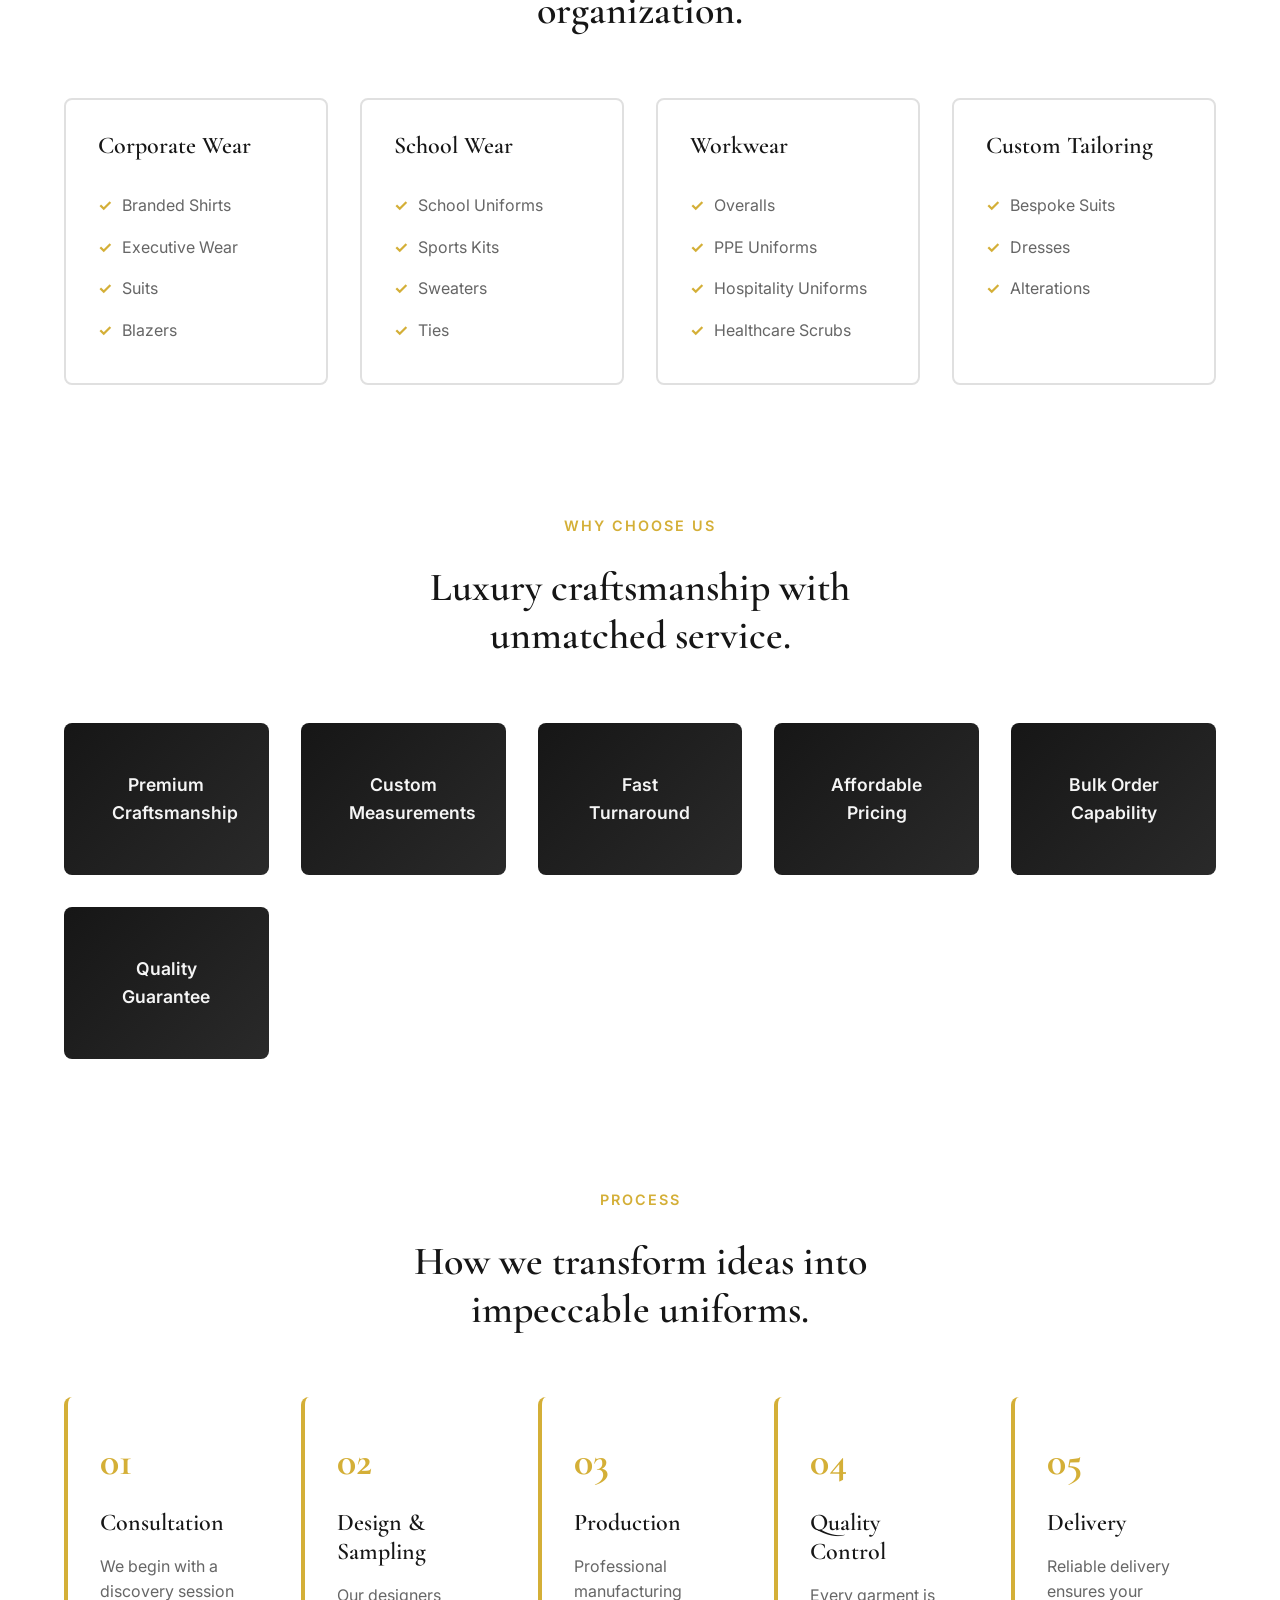
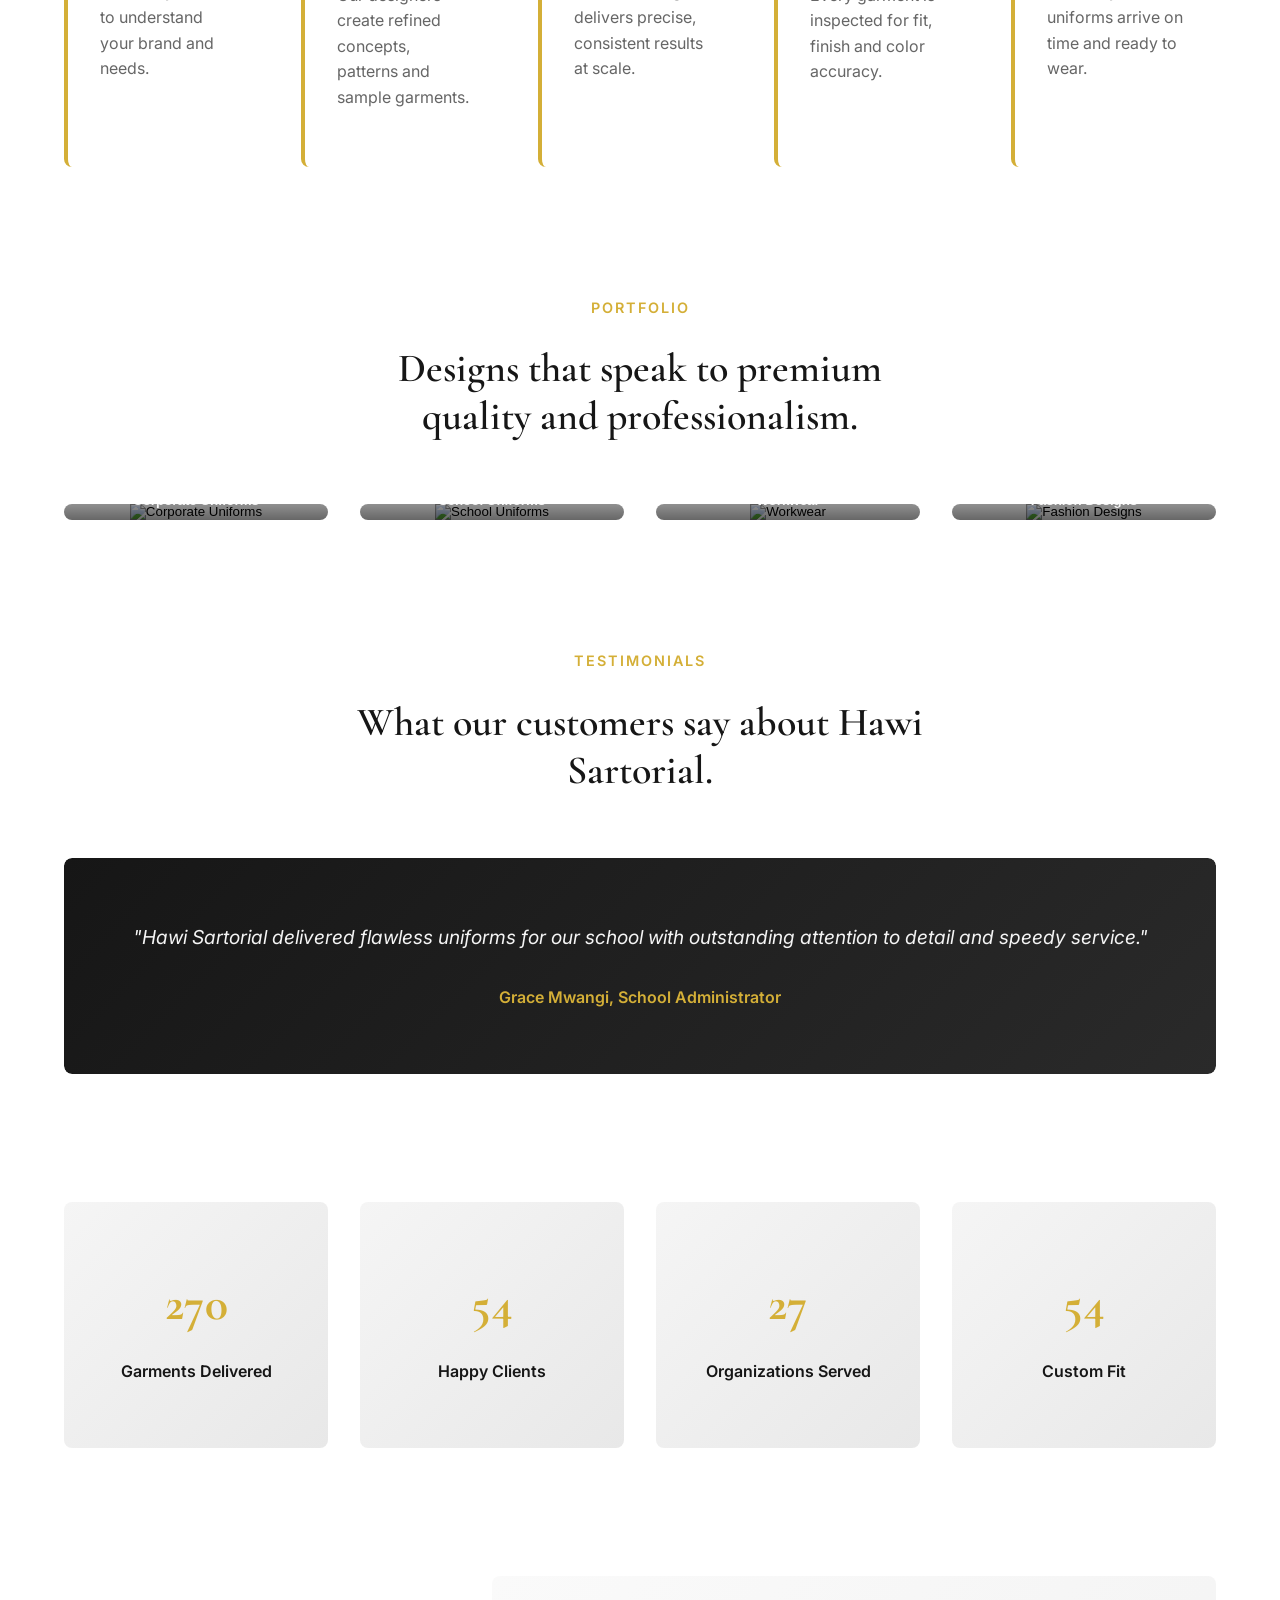
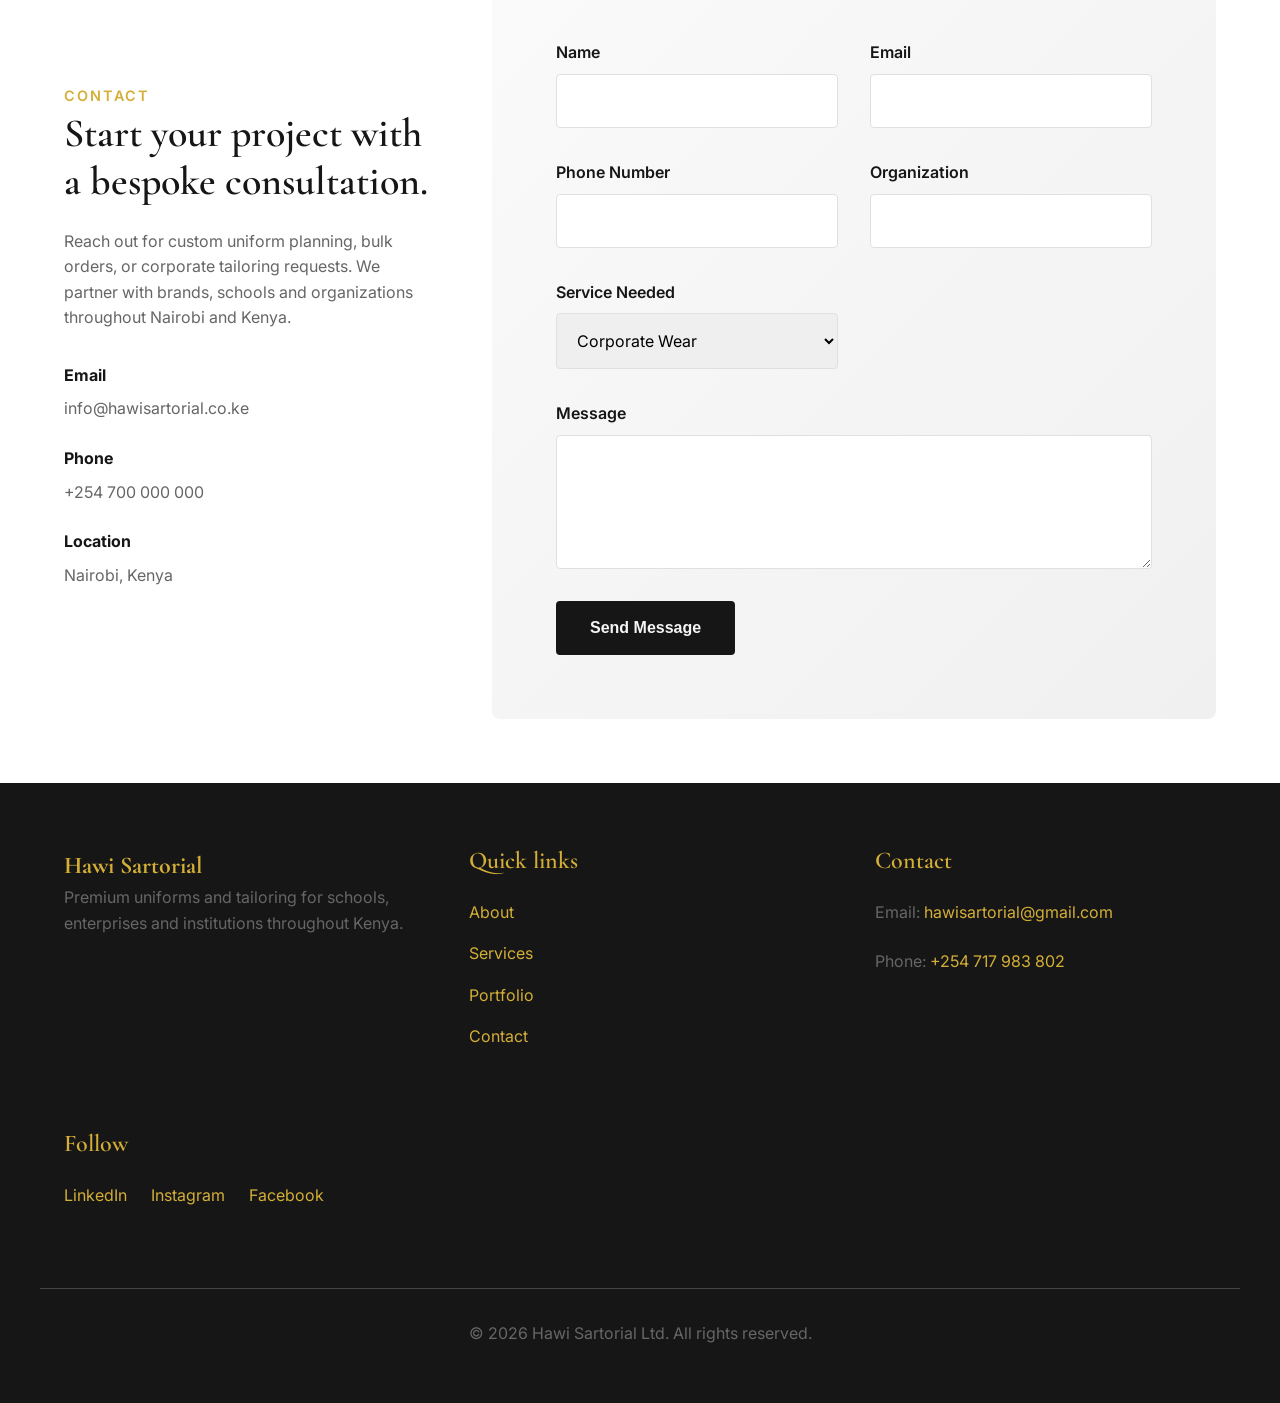
==== commit c07ae955: "Update contact form and information Updated contact information and formspree ID in the contact form" ====
--- a/index.html
+++ b/index.html
@@ -266,7 +266,7 @@
             <div><strong>Location</strong><span>Nairobi, Kenya</span></div>
           </div>
         </div>
-        <form class="contact-form" id="contactForm" data-formspree="https://formspree.io/f/your-form-id">
+        <form class="contact-form" id="contactForm" data-formspree="https://formspree.io/f/xzdwlwgw">
           <div class="form-grid">
             <label>
               <span>Name</span>
@@ -328,8 +328,8 @@
       </div>
       <div>
         <h3>Contact</h3>
-        <p>Email: <a href="mailto:info@hawisartorial.co.ke">info@hawisartorial.co.ke</a></p>
-        <p>Phone: <a href="tel:+254700000000">+254 700 000 000</a></p>
+        <p>Email: <a href="mailto:hawisartorial@gmail.com">hawisartorial@gmail.com</a></p>
+        <p>Phone: <a href="tel:+254717983802">+254 717 983 802</a></p>
       </div>
       <div>
         <h3>Follow</h3>
@@ -347,4 +347,4 @@
 
   <script src="script.js"></script>
 </body>
-</html>+</html>
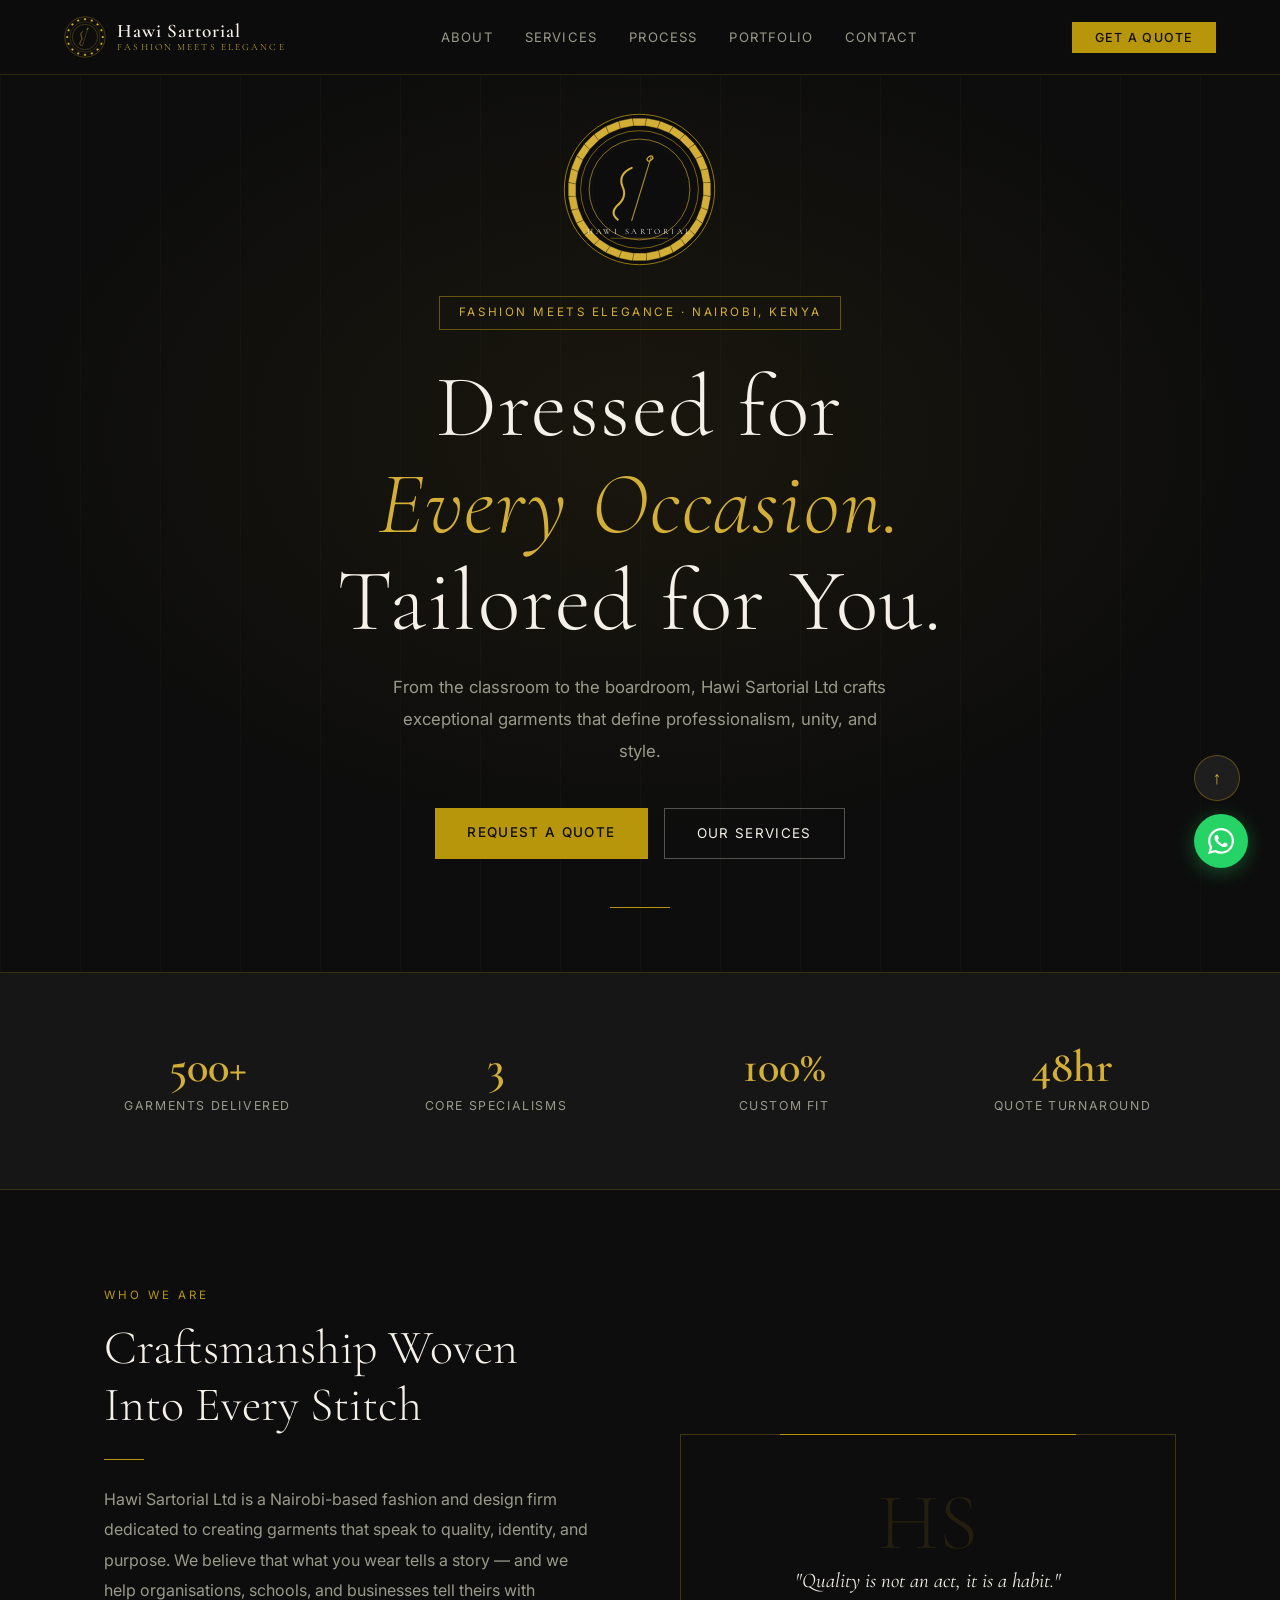
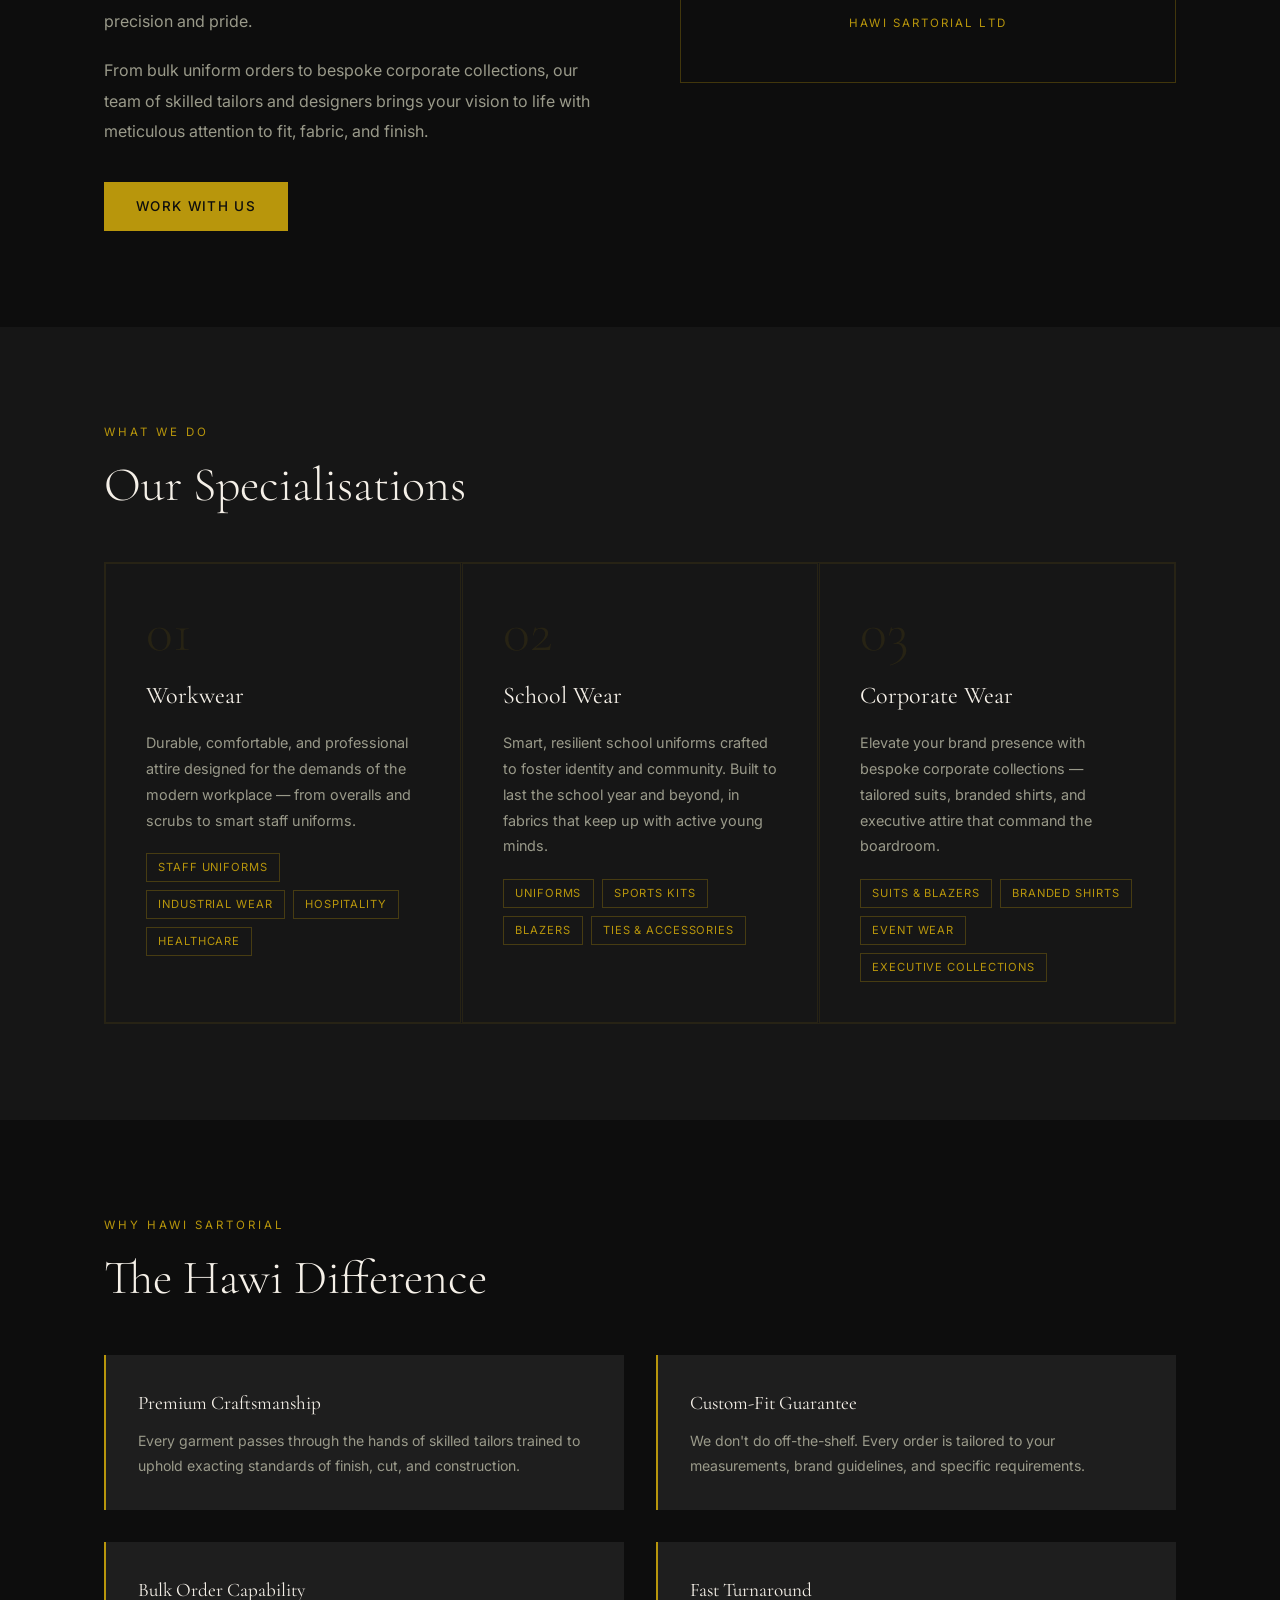
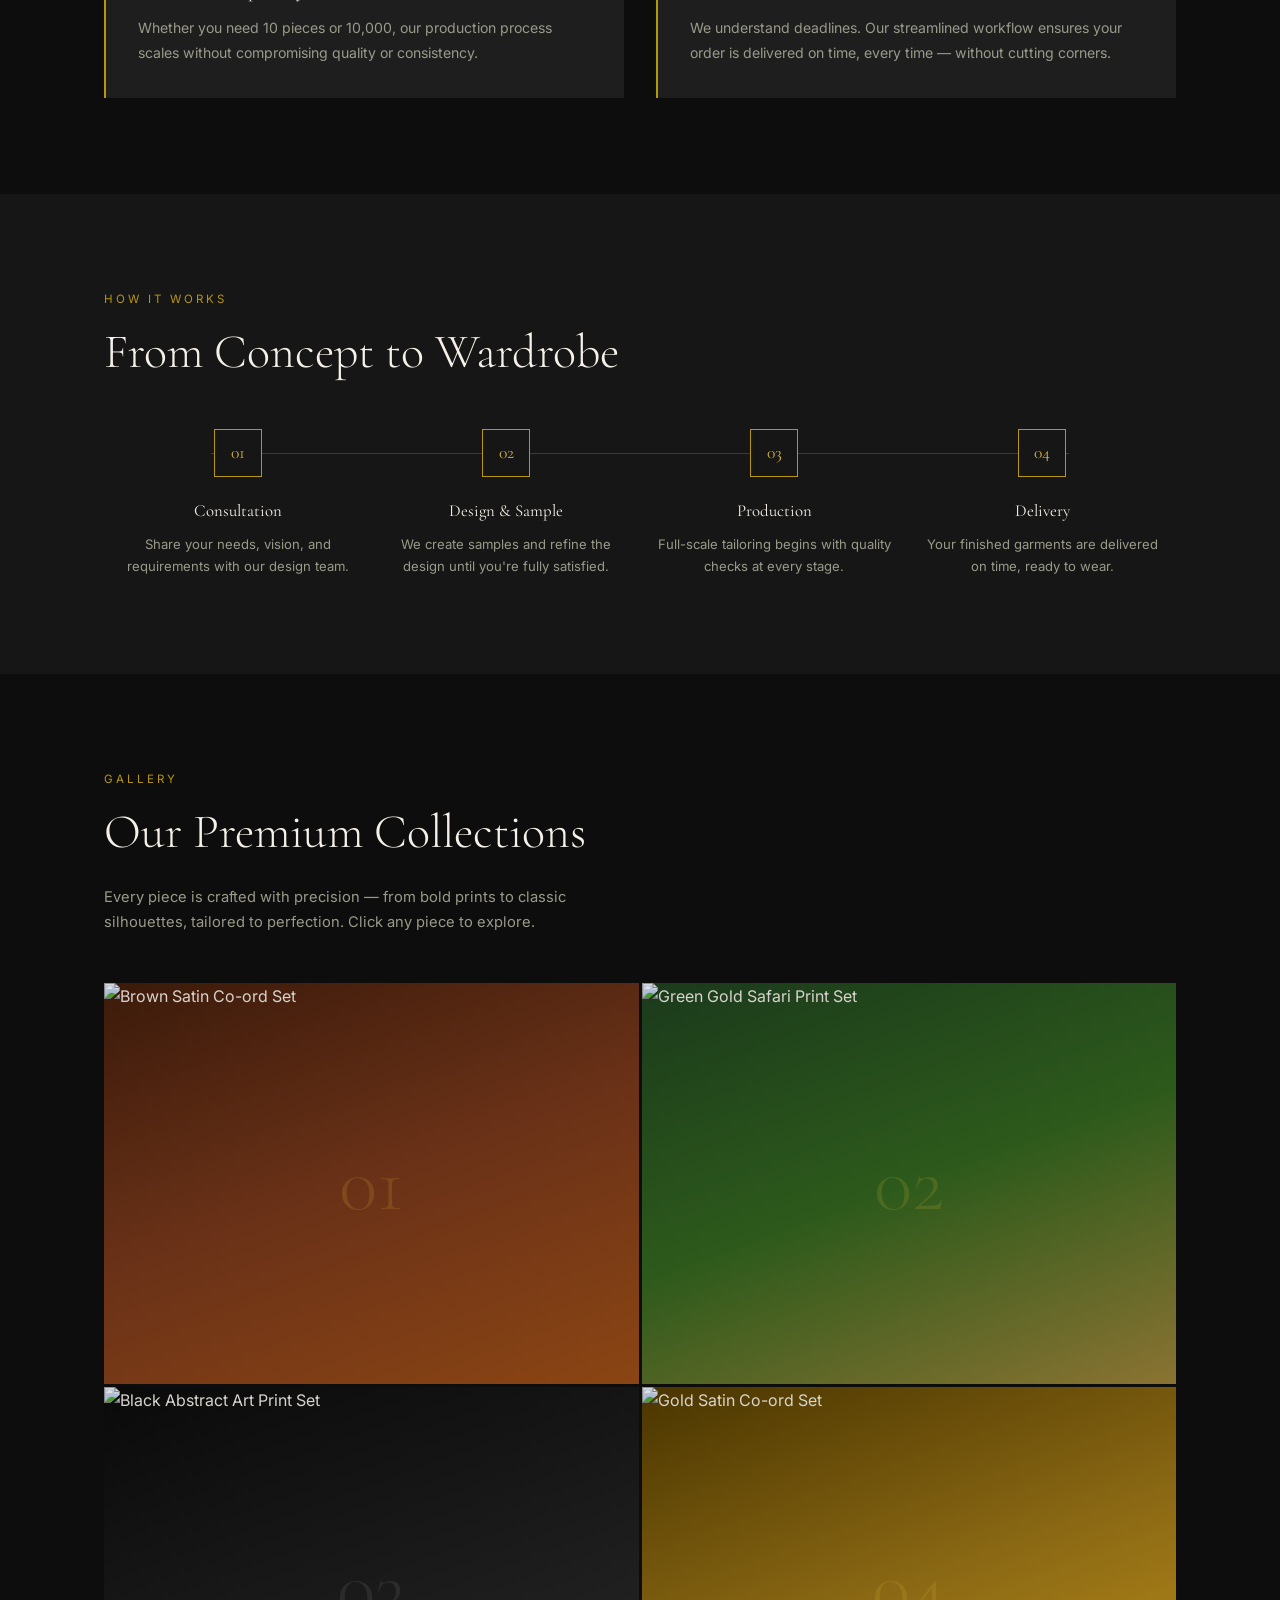
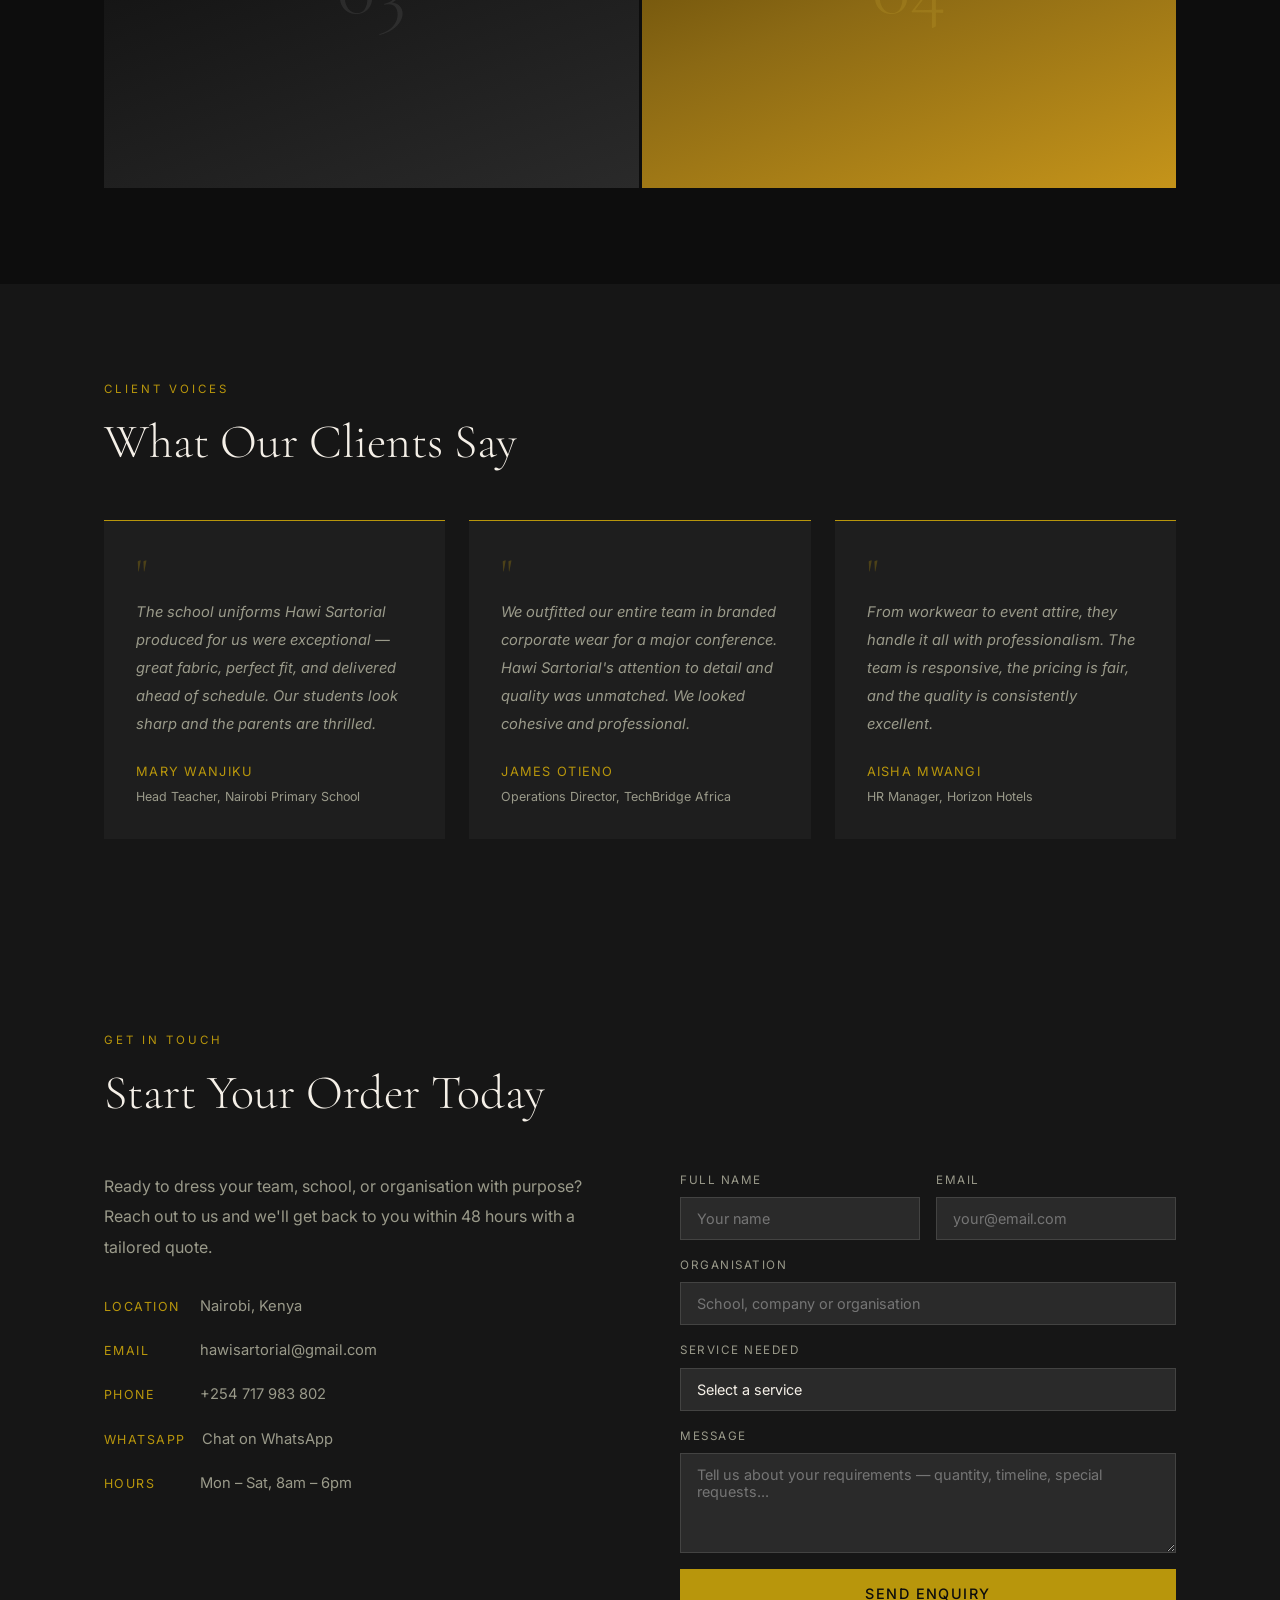
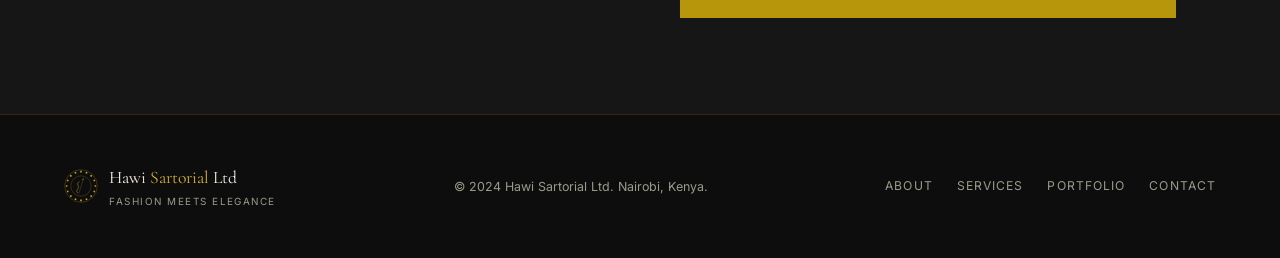
==== commit 2b4fb09f: "Update fmt.Println message from 'Hello' to 'Goodbye'" ====
--- a/index.html
+++ b/index.html
@@ -1,350 +1,678 @@
 <!DOCTYPE html>
 <html lang="en">
 <head>
-  <meta charset="UTF-8" />
-  <meta name="viewport" content="width=device-width, initial-scale=1.0" />
-  <meta name="description" content="Premium corporate wear, school uniforms, workwear and custom tailoring services in Nairobi, Kenya. Hawi Sartorial Ltd." />
-  <meta name="theme-color" content="#161616" />
-  <title>Hawi Sartorial Ltd | Corporate Wear, School Uniforms & Workwear in Kenya</title>
-  <link rel="preconnect" href="https://fonts.googleapis.com" />
-  <link rel="preconnect" href="https://fonts.gstatic.com" crossorigin />
-  <link href="https://fonts.googleapis.com/css2?family=Cormorant+Garamond:wght@500;600;700&family=Inter:wght@300;400;500;600;700&display=swap" rel="stylesheet" />
-  <link rel="stylesheet" href="styles.css" />
+<meta charset="UTF-8"/>
+<meta name="viewport" content="width=device-width, initial-scale=1.0"/>
+<meta name="description" content="Premium corporate wear, school uniforms, workwear and custom tailoring in Nairobi, Kenya. Hawi Sartorial Ltd — Fashion Meets Elegance."/>
+<meta name="theme-color" content="#161616"/>
+<title>Hawi Sartorial Ltd | Corporate Wear, School Uniforms & Workwear in Kenya</title>
+<link href="https://fonts.googleapis.com/css2?family=Cormorant+Garamond:ital,wght@0,300;0,400;0,600;1,400&family=Inter:wght@300;400;500&display=swap" rel="stylesheet"/>
+<style>
+*{margin:0;padding:0;box-sizing:border-box}
+:root{
+  --gold:#B8960C;--gold-light:#D4AF37;
+  --dark:#0D0D0D;--dark-2:#161616;--dark-3:#1E1E1E;--dark-4:#2A2A2A;
+  --text:#F5F0E8;--text-muted:#9A9A8A;
+  --serif:'Cormorant Garamond',serif;--sans:'Inter',sans-serif;
+}
+html{scroll-behavior:smooth}
+body{background:var(--dark);color:var(--text);font-family:var(--sans);font-size:16px;line-height:1.7;overflow-x:hidden}
+
+/* ── NAV ── */
+nav{position:fixed;top:0;left:0;right:0;z-index:200;display:flex;align-items:center;justify-content:space-between;padding:1rem 4rem;background:rgba(13,13,13,0.95);backdrop-filter:blur(14px);border-bottom:.5px solid rgba(184,150,12,.2);transition:padding .3s}
+nav.scrolled{padding:.7rem 4rem}
+.nav-logo{display:flex;align-items:center;gap:.7rem;text-decoration:none}
+.nav-logo-text{font-family:var(--serif);font-size:1.2rem;font-weight:600;color:var(--text);letter-spacing:.05em;line-height:1.1}
+.nav-logo-text small{color:var(--gold-light);display:block;font-size:.6rem;letter-spacing:.22em;text-transform:uppercase;font-weight:300}
+.nav-links{display:flex;gap:2rem;list-style:none}
+.nav-links a{color:var(--text-muted);text-decoration:none;font-size:.82rem;letter-spacing:.09em;text-transform:uppercase;transition:color .3s}
+.nav-links a:hover{color:var(--gold-light)}
+.nav-cta{background:var(--gold);color:var(--dark);padding:.5rem 1.4rem;font-size:.78rem;letter-spacing:.1em;text-transform:uppercase;font-weight:500;border:none;cursor:pointer;transition:background .3s;font-family:var(--sans)}
+.nav-cta:hover{background:var(--gold-light)}
+.hamburger{display:none;flex-direction:column;gap:5px;cursor:pointer;background:none;border:none;padding:4px}
+.hamburger span{display:block;width:24px;height:2px;background:var(--text);transition:.3s}
+.mobile-menu{display:none;position:fixed;top:60px;left:0;right:0;background:rgba(13,13,13,.98);padding:2rem;z-index:199;flex-direction:column;gap:1.2rem;border-bottom:.5px solid rgba(184,150,12,.2)}
+.mobile-menu.open{display:flex}
+.mobile-menu a{color:var(--text-muted);text-decoration:none;font-size:1rem;letter-spacing:.1em;text-transform:uppercase;transition:color .3s;padding:.5rem 0;border-bottom:.5px solid rgba(255,255,255,.05)}
+.mobile-menu a:hover{color:var(--gold-light)}
+
+/* ── HERO ── */
+.hero{min-height:100vh;display:flex;align-items:center;justify-content:center;text-align:center;padding:7rem 2rem 4rem;background:var(--dark);position:relative;overflow:hidden}
+.hero-bg{position:absolute;inset:0;background:radial-gradient(ellipse 70% 60% at 50% 45%,rgba(184,150,12,.07) 0%,transparent 70%)}
+.hero-lines{position:absolute;inset:0;background-image:repeating-linear-gradient(90deg,rgba(184,150,12,.035) 0,rgba(184,150,12,.035) 1px,transparent 1px,transparent 80px);pointer-events:none}
+.hero-content{position:relative;max-width:820px}
+.hero-tag{display:inline-block;border:.5px solid rgba(184,150,12,.5);color:var(--gold-light);font-size:.73rem;letter-spacing:.22em;text-transform:uppercase;padding:.4rem 1.2rem;margin-bottom:1.8rem}
+.hero h1{font-family:var(--serif);font-size:clamp(3rem,7vw,5.5rem);font-weight:300;line-height:1.1;letter-spacing:.02em;margin-bottom:1.4rem}
+.hero h1 em{color:var(--gold-light);font-style:italic}
+.hero p{color:var(--text-muted);font-size:1.05rem;max-width:520px;margin:0 auto 2.5rem;line-height:1.9}
+.hero-btns{display:flex;gap:1rem;justify-content:center;flex-wrap:wrap}
+.btn-primary{background:var(--gold);color:var(--dark);padding:.82rem 2rem;font-size:.84rem;letter-spacing:.1em;text-transform:uppercase;font-weight:500;border:none;cursor:pointer;transition:all .3s;font-family:var(--sans);text-decoration:none;display:inline-block}
+.btn-primary:hover{background:var(--gold-light)}
+.btn-outline{background:transparent;color:var(--text);padding:.82rem 2rem;font-size:.84rem;letter-spacing:.1em;text-transform:uppercase;font-weight:400;border:.5px solid rgba(245,240,232,.3);cursor:pointer;transition:all .3s;font-family:var(--sans);text-decoration:none;display:inline-block}
+.btn-outline:hover{border-color:var(--gold-light);color:var(--gold-light)}
+.hero-divider{width:60px;height:1px;background:var(--gold);margin:3rem auto 0}
+
+/* ── STATS ── */
+.stats{background:var(--dark-2);padding:3rem 4rem;display:grid;grid-template-columns:repeat(4,1fr);gap:1px;border-top:.5px solid rgba(184,150,12,.2);border-bottom:.5px solid rgba(184,150,12,.2)}
+.stat{text-align:center;padding:1.5rem}
+.stat-num{font-family:var(--serif);font-size:2.8rem;font-weight:600;color:var(--gold-light);line-height:1}
+.stat-label{font-size:.77rem;letter-spacing:.13em;text-transform:uppercase;color:var(--text-muted);margin-top:.4rem}
+
+/* ── SECTION COMMONS ── */
+.section{padding:6rem 4rem;max-width:1200px;margin:0 auto}
+.section-tag{font-size:.72rem;letter-spacing:.26em;text-transform:uppercase;color:var(--gold);margin-bottom:.9rem}
+.section-title{font-family:var(--serif);font-size:clamp(2rem,4vw,3rem);font-weight:300;line-height:1.2;margin-bottom:1.5rem}
+.gold-line{width:40px;height:1px;background:var(--gold);margin:1.5rem 0}
+
+/* ── ABOUT ── */
+.about-grid{display:grid;grid-template-columns:1fr 1fr;gap:5rem;align-items:center}
+.about-text p{color:var(--text-muted);margin-bottom:1.2rem;line-height:1.9}
+.about-box{border:.5px solid rgba(184,150,12,.3);padding:3rem;text-align:center;position:relative}
+.about-box::before{content:'';position:absolute;top:-1px;left:20%;width:60%;height:1px;background:var(--gold)}
+.about-box-num{font-family:var(--serif);font-size:5rem;font-weight:300;color:rgba(184,150,12,.13);line-height:1}
+.about-box-text{font-family:var(--serif);font-size:1.3rem;color:var(--text);font-style:italic}
+
+/* ── SERVICES ── */
+.services-section{background:var(--dark-2);padding:6rem 0}
+.services-inner{max-width:1200px;margin:0 auto;padding:0 4rem}
+.services-grid{display:grid;grid-template-columns:repeat(3,1fr);gap:1px;margin-top:3rem;border:.5px solid rgba(184,150,12,.1)}
+.service-card{background:var(--dark-2);padding:2.5rem;border:.5px solid rgba(184,150,12,.1);position:relative;overflow:hidden;transition:background .4s}
+.service-card:hover{background:var(--dark-3)}
+.service-card::after{content:'';position:absolute;bottom:0;left:0;right:0;height:2px;background:var(--gold);transform:scaleX(0);transform-origin:left;transition:transform .4s}
+.service-card:hover::after{transform:scaleX(1)}
+.service-num{font-family:var(--serif);font-size:3.5rem;font-weight:300;color:rgba(184,150,12,.11);line-height:1;margin-bottom:1rem}
+.service-name{font-family:var(--serif);font-size:1.5rem;font-weight:400;margin-bottom:.8rem}
+.service-desc{font-size:.9rem;color:var(--text-muted);line-height:1.8}
+.service-items{margin-top:1.2rem;display:flex;flex-wrap:wrap;gap:.5rem}
+.service-item{font-size:.7rem;letter-spacing:.08em;text-transform:uppercase;color:var(--gold);border:.5px solid rgba(184,150,12,.3);padding:.25rem .7rem}
+
+/* ── WHY ── */
+.why-grid{display:grid;grid-template-columns:repeat(2,1fr);gap:2rem;margin-top:3rem}
+.why-card{background:var(--dark-3);padding:2rem;border-left:2px solid var(--gold);transition:background .3s}
+.why-card:hover{background:var(--dark-4)}
+.why-title{font-family:var(--serif);font-size:1.2rem;margin-bottom:.5rem}
+.why-desc{font-size:.88rem;color:var(--text-muted);line-height:1.8}
+
+/* ── PROCESS ── */
+.process-section{background:var(--dark-2);padding:6rem 0}
+.process-inner{max-width:1200px;margin:0 auto;padding:0 4rem}
+.process-steps{display:grid;grid-template-columns:repeat(4,1fr);gap:0;margin-top:3rem;position:relative}
+.process-steps::before{content:'';position:absolute;top:1.5rem;left:10%;right:10%;height:.5px;background:rgba(184,150,12,.3)}
+.process-step{text-align:center;padding:0 1rem;position:relative}
+.step-circle{width:3rem;height:3rem;border:.5px solid var(--gold);display:flex;align-items:center;justify-content:center;margin:0 auto 1.2rem;font-family:var(--serif);font-size:1.1rem;color:var(--gold-light);background:var(--dark-2);position:relative;z-index:1}
+.step-title{font-family:var(--serif);font-size:1.05rem;margin-bottom:.5rem}
+.step-desc{font-size:.82rem;color:var(--text-muted);line-height:1.7}
+
+/* ── PORTFOLIO ── */
+.portfolio-section{background:var(--dark);padding:6rem 0}
+.portfolio-inner{max-width:1200px;margin:0 auto;padding:0 4rem}
+.portfolio-grid{display:grid;grid-template-columns:repeat(2,1fr);gap:3px;margin-top:3rem}
+.portfolio-item{position:relative;overflow:hidden;aspect-ratio:4/3;cursor:pointer;background:var(--dark-3)}
+.portfolio-item img{width:100%;height:100%;object-fit:cover;display:block;transition:transform .6s ease,filter .4s;filter:brightness(.88)}
+.portfolio-item:hover img{transform:scale(1.06);filter:brightness(1)}
+.portfolio-overlay{position:absolute;inset:0;background:linear-gradient(to top,rgba(13,13,13,.85) 0%,rgba(13,13,13,.1) 60%,transparent 100%);display:flex;flex-direction:column;justify-content:flex-end;padding:2rem;opacity:0;transition:opacity .4s}
+.portfolio-item:hover .portfolio-overlay{opacity:1}
+.portfolio-badge{display:inline-block;font-size:.65rem;letter-spacing:.2em;text-transform:uppercase;color:var(--dark);background:var(--gold);padding:.3rem .8rem;margin-bottom:.6rem;width:fit-content}
+.portfolio-label{font-family:var(--serif);font-size:1.4rem;color:var(--text)}
+.portfolio-sublabel{font-size:.78rem;color:var(--text-muted);margin-top:.3rem}
+/* placeholder colour panels when images not found */
+.portfolio-item:nth-child(1) .portfolio-bg{background:linear-gradient(135deg,#2a1f00,#5a3d00)}
+.portfolio-item:nth-child(2) .portfolio-bg{background:linear-gradient(135deg,#0d0d0d,#2a2a2a)}
+.portfolio-item:nth-child(3) .portfolio-bg{background:linear-gradient(135deg,#1a0d2e,#3d1a5a)}
+.portfolio-item:nth-child(4) .portfolio-bg{background:linear-gradient(135deg,#1a0d00,#3d2000)}
+.portfolio-bg{position:absolute;inset:0;display:flex;align-items:center;justify-content:center}
+.portfolio-bg-text{font-family:var(--serif);font-size:4rem;font-weight:300;color:rgba(212,175,55,.15)}
+
+/* ── LIGHTBOX ── */
+#lightbox{display:none;position:fixed;inset:0;z-index:999;background:rgba(0,0,0,.96);align-items:center;justify-content:center}
+#lightbox.open{display:flex}
+.lb-close{position:absolute;top:1.5rem;right:2rem;font-size:2rem;color:var(--text-muted);cursor:pointer;transition:color .3s;background:none;border:none;font-family:var(--sans)}
+.lb-close:hover{color:var(--gold-light)}
+.lb-img{max-width:85vw;max-height:85vh;object-fit:contain;display:block}
+.lb-cap{text-align:center;margin-top:1rem;font-family:var(--serif);font-size:1.1rem;color:var(--gold-light);letter-spacing:.1em}
+.lb-nav{position:absolute;top:50%;transform:translateY(-50%);background:none;border:.5px solid rgba(184,150,12,.4);color:var(--gold-light);font-size:1.5rem;width:3rem;height:3rem;cursor:pointer;display:flex;align-items:center;justify-content:center;transition:all .3s}
+.lb-nav:hover{background:var(--gold);color:var(--dark)}
+#lb-prev{left:1.5rem}
+#lb-next{right:1.5rem}
+
+/* ── TESTIMONIALS ── */
+.testimonials-grid{display:grid;grid-template-columns:repeat(3,1fr);gap:1.5rem;margin-top:3rem}
+.testimonial{background:var(--dark-3);padding:2rem;border-top:1px solid var(--gold)}
+.testimonial-quote{font-family:var(--serif);font-size:2.5rem;color:rgba(184,150,12,.3);line-height:1;margin-bottom:.4rem}
+.testimonial-text{font-size:.92rem;color:var(--text-muted);line-height:1.9;font-style:italic;margin-bottom:1.4rem}
+.testimonial-author{font-size:.8rem;letter-spacing:.1em;text-transform:uppercase;color:var(--gold)}
+.testimonial-role{font-size:.78rem;color:var(--text-muted);margin-top:.2rem}
+
+/* ── CONTACT ── */
+.contact-section{background:var(--dark-2);padding:6rem 0}
+.contact-inner{max-width:1200px;margin:0 auto;padding:0 4rem}
+.contact-grid{display:grid;grid-template-columns:1fr 1fr;gap:5rem;margin-top:3rem}
+.contact-info p{color:var(--text-muted);line-height:1.9;margin-bottom:2rem}
+.contact-detail{display:flex;align-items:flex-start;gap:1rem;margin-bottom:1.2rem}
+.contact-detail-icon{color:var(--gold);font-size:.78rem;letter-spacing:.12em;text-transform:uppercase;min-width:80px;padding-top:2px}
+.contact-detail-val{color:var(--text-muted);font-size:.92rem}
+.contact-detail-val a{color:var(--text-muted);text-decoration:none;transition:color .3s}
+.contact-detail-val a:hover{color:var(--gold-light)}
+.contact-form{display:flex;flex-direction:column;gap:1rem}
+.form-group{display:flex;flex-direction:column;gap:.4rem}
+.form-group label{font-size:.73rem;letter-spacing:.13em;text-transform:uppercase;color:var(--text-muted)}
+.form-group input,.form-group textarea,.form-group select{background:var(--dark-4);border:.5px solid rgba(245,240,232,.12);color:var(--text);padding:.75rem 1rem;font-family:var(--sans);font-size:.9rem;outline:none;transition:border-color .3s;width:100%;-webkit-appearance:none}
+.form-group input:focus,.form-group textarea:focus,.form-group select:focus{border-color:var(--gold)}
+.form-group textarea{resize:vertical;min-height:100px}
+.form-row{display:grid;grid-template-columns:1fr 1fr;gap:1rem}
+#form-fb{display:none;font-size:.82rem;margin-top:.4rem;text-align:center;letter-spacing:.05em}
+
+/* ── FOOTER ── */
+footer{background:var(--dark);border-top:.5px solid rgba(184,150,12,.2);padding:3rem 4rem;display:flex;align-items:center;justify-content:space-between;gap:1.5rem;flex-wrap:wrap}
+.footer-logo{display:flex;align-items:center;gap:.7rem}
+.footer-logo-text{font-family:var(--serif);font-size:1.1rem;color:var(--text)}
+.footer-logo-text span{color:var(--gold-light)}
+.footer-logo-sub{font-size:.62rem;letter-spacing:.15em;text-transform:uppercase;color:var(--text-muted)}
+.footer-copy{font-size:.78rem;color:var(--text-muted)}
+.footer-links{display:flex;gap:1.5rem;flex-wrap:wrap}
+.footer-links a{font-size:.76rem;color:var(--text-muted);text-decoration:none;letter-spacing:.09em;text-transform:uppercase;transition:color .3s}
+.footer-links a:hover{color:var(--gold-light)}
+
+/* ── FLOATING BUTTONS ── */
+.fab-group{position:fixed;bottom:2rem;right:2rem;display:flex;flex-direction:column;gap:.8rem;z-index:300}
+.fab-wa{width:54px;height:54px;border-radius:50%;background:#25D366;display:flex;align-items:center;justify-content:center;cursor:pointer;text-decoration:none;box-shadow:0 4px 20px rgba(37,211,102,.35);transition:transform .3s,box-shadow .3s}
+.fab-wa:hover{transform:scale(1.1);box-shadow:0 6px 28px rgba(37,211,102,.5)}
+.fab-top{width:46px;height:46px;border-radius:50%;background:var(--dark-3);border:.5px solid rgba(184,150,12,.4);display:flex;align-items:center;justify-content:center;cursor:pointer;color:var(--gold-light);font-size:1.1rem;opacity:0;pointer-events:none;transition:opacity .4s,transform .3s,background .3s}
+.fab-top.visible{opacity:1;pointer-events:all}
+.fab-top:hover{background:var(--dark-4);transform:translateY(-2px)}
+
+/* ── RESPONSIVE ── */
+@media(max-width:900px){
+  nav{padding:1rem 1.5rem}
+  .nav-links,.nav-cta{display:none}
+  .hamburger{display:flex}
+  .stats{grid-template-columns:repeat(2,1fr);padding:2rem 1.5rem}
+  .section,.services-inner,.process-inner,.portfolio-inner,.contact-inner{padding:4rem 1.5rem}
+  .about-grid,.contact-grid{grid-template-columns:1fr;gap:2.5rem}
+  .services-grid,.testimonials-grid{grid-template-columns:1fr}
+  .portfolio-grid{grid-template-columns:1fr}
+  .why-grid{grid-template-columns:1fr}
+  .process-steps{grid-template-columns:repeat(2,1fr);gap:2rem}
+  .process-steps::before{display:none}
+  footer{flex-direction:column;text-align:center;padding:2rem 1.5rem}
+  .footer-links{justify-content:center}
+  .form-row{grid-template-columns:1fr}
+  .lb-nav{display:none}
+}
+</style>
 </head>
 <body>
-  <div id="page-loader" class="loader-overlay">
-    <div class="loader-ring"></div>
-    <p>Crafting luxury uniforms...</p>
-  </div>
-
-  <a href="#hero" class="skip-link">Skip to content</a>
-
-  <header class="site-header" id="header">
-    <div class="container header-inner">
-      <a href="#hero" class="brand">Hawi Sartorial</a>
-      <button class="nav-toggle" aria-label="Toggle navigation" aria-expanded="false">
-        <span></span><span></span><span></span>
-      </button>
-      <nav class="site-nav" id="nav-menu" aria-label="Primary navigation">
-        <a href="#about">About</a>
-        <a href="#services">Services</a>
-        <a href="#process">Process</a>
-        <a href="#portfolio">Portfolio</a>
-        <a href="#contact">Contact</a>
-      </nav>
-    </div>
-  </header>
-
-  <main>
-    <section class="hero" id="hero">
-      <div class="hero-content container">
-        <p class="eyebrow">Premium Tailoring & Uniform Manufacturing</p>
-        <h1>Dressed for Every Occasion. Tailored for You.</h1>
-        <p>From the classroom to the boardroom, Hawi Sartorial crafts exceptional garments that define professionalism, unity, and style.</p>
-        <div class="hero-actions">
-          <a href="#contact" class="btn btn-primary">Request a Quote</a>
-          <a href="#services" class="btn btn-secondary">View Services</a>
-        </div>
-      </div>
-      <div class="hero-shape"></div>
-    </section>
-
-    <section class="section about" id="about">
-      <div class="container section-grid">
-        <div class="section-copy">
-          <span class="section-label">About Us</span>
-          <h2>Exquisite uniforms for schools, businesses and institutions across Kenya.</h2>
-          <p>Hawi Sartorial Ltd is a Nairobi-based fashion and design company dedicated to producing premium-quality uniforms and corporate apparel for schools, organizations, businesses, and institutions across Kenya.</p>
-        </div>
-        <div class="about-cards">
-          <article class="info-card">
-            <h3>Our Mission</h3>
-            <p>Deliver refined garments that elevate brand identity, comfort and confidence for every client.</p>
-          </article>
-          <article class="info-card">
-            <h3>Our Vision</h3>
-            <p>To be the trusted partner for premium uniforms and tailored apparel across East Africa.</p>
-          </article>
-          <article class="info-card">
-            <h3>Core Values</h3>
-            <p>Craftsmanship, precision, integrity, reliability and exceptional customer care.</p>
-          </article>
-          <article class="info-card">
-            <h3>Our Story</h3>
-            <p>Built on a passion for luxury craftsmanship, we merge tradition with modern manufacturing to create uniforms that last and impress.</p>
-          </article>
-        </div>
-      </div>
-    </section>
-
-    <section class="section services" id="services">
-      <div class="container">
-        <div class="section-intro">
-          <span class="section-label">Services</span>
-          <h2>Tailored solutions designed for your organization.</h2>
-        </div>
-        <div class="service-grid">
-          <article class="service-card">
-            <h3>Corporate Wear</h3>
-            <ul>
-              <li>Branded Shirts</li>
-              <li>Executive Wear</li>
-              <li>Suits</li>
-              <li>Blazers</li>
-            </ul>
-          </article>
-          <article class="service-card">
-            <h3>School Wear</h3>
-            <ul>
-              <li>School Uniforms</li>
-              <li>Sports Kits</li>
-              <li>Sweaters</li>
-              <li>Ties</li>
-            </ul>
-          </article>
-          <article class="service-card">
-            <h3>Workwear</h3>
-            <ul>
-              <li>Overalls</li>
-              <li>PPE Uniforms</li>
-              <li>Hospitality Uniforms</li>
-              <li>Healthcare Scrubs</li>
-            </ul>
-          </article>
-          <article class="service-card">
-            <h3>Custom Tailoring</h3>
-            <ul>
-              <li>Bespoke Suits</li>
-              <li>Dresses</li>
-              <li>Alterations</li>
-            </ul>
-          </article>
-        </div>
-      </div>
-    </section>
-
-    <section class="section features" id="why-us">
-      <div class="container">
-        <div class="section-intro">
-          <span class="section-label">Why Choose Us</span>
-          <h2>Luxury craftsmanship with unmatched service.</h2>
-        </div>
-        <div class="feature-grid">
-          <article class="feature-card">Premium Craftsmanship</article>
-          <article class="feature-card">Custom Measurements</article>
-          <article class="feature-card">Fast Turnaround</article>
-          <article class="feature-card">Affordable Pricing</article>
-          <article class="feature-card">Bulk Order Capability</article>
-          <article class="feature-card">Quality Guarantee</article>
-        </div>
-      </div>
-    </section>
-
-    <section class="section process" id="process">
-      <div class="container">
-        <div class="section-intro">
-          <span class="section-label">Process</span>
-          <h2>How we transform ideas into impeccable uniforms.</h2>
-        </div>
-        <div class="timeline">
-          <div class="timeline-step">
-            <span>01</span>
-            <h3>Consultation</h3>
-            <p>We begin with a discovery session to understand your brand and needs.</p>
-          </div>
-          <div class="timeline-step">
-            <span>02</span>
-            <h3>Design & Sampling</h3>
-            <p>Our designers create refined concepts, patterns and sample garments.</p>
-          </div>
-          <div class="timeline-step">
-            <span>03</span>
-            <h3>Production</h3>
-            <p>Professional manufacturing delivers precise, consistent results at scale.</p>
-          </div>
-          <div class="timeline-step">
-            <span>04</span>
-            <h3>Quality Control</h3>
-            <p>Every garment is inspected for fit, finish and color accuracy.</p>
-          </div>
-          <div class="timeline-step">
-            <span>05</span>
-            <h3>Delivery</h3>
-            <p>Reliable delivery ensures your uniforms arrive on time and ready to wear.</p>
-          </div>
-        </div>
-      </div>
-    </section>
-
-    <section class="section portfolio" id="portfolio">
-      <div class="container">
-        <div class="section-intro">
-          <span class="section-label">Portfolio</span>
-          <h2>Designs that speak to premium quality and professionalism.</h2>
-        </div>
-        <div class="gallery-grid">
-          <button class="gallery-item" data-title="Corporate Uniforms" data-src="assets/images/portfolio-1.svg">
-            <img src="assets/images/portfolio-1.svg" alt="Corporate Uniforms" loading="lazy" />
-            <span>Corporate Uniforms</span>
-          </button>
-          <button class="gallery-item" data-title="School Uniforms" data-src="assets/images/portfolio-2.svg">
-            <img src="assets/images/portfolio-2.svg" alt="School Uniforms" loading="lazy" />
-            <span>School Uniforms</span>
-          </button>
-          <button class="gallery-item" data-title="Workwear" data-src="assets/images/portfolio-3.svg">
-            <img src="assets/images/portfolio-3.svg" alt="Workwear" loading="lazy" />
-            <span>Workwear</span>
-          </button>
-          <button class="gallery-item" data-title="Fashion Designs" data-src="assets/images/portfolio-4.svg">
-            <img src="assets/images/portfolio-4.svg" alt="Fashion Designs" loading="lazy" />
-            <span>Fashion Designs</span>
-          </button>
-        </div>
-      </div>
-      <div class="lightbox" id="lightbox" aria-hidden="true">
-        <button class="lightbox-close" id="lightboxClose" aria-label="Close image preview">×</button>
-        <div class="lightbox-content">
-          <img id="lightboxImage" alt="Portfolio preview" />
-          <p id="lightboxCaption"></p>
-        </div>
-      </div>
-    </section>
-
-    <section class="section testimonials" id="testimonials">
-      <div class="container">
-        <div class="section-intro">
-          <span class="section-label">Testimonials</span>
-          <h2>What our customers say about Hawi Sartorial.</h2>
-        </div>
-        <div class="testimonial-slider" id="testimonialSlider">
-          <article class="testimonial-card active">
-            <p>"Hawi Sartorial delivered flawless uniforms for our school with outstanding attention to detail and speedy service."</p>
-            <strong>Grace Mwangi, School Administrator</strong>
-          </article>
-          <article class="testimonial-card">
-            <p>"The corporate wear collection looks luxurious and fits our team perfectly. The service was exceptional from start to finish."</p>
-            <strong>Michael Kamau, Operations Manager</strong>
-          </article>
-          <article class="testimonial-card">
-            <p>"They handled our bulk order with care and provided consistent quality. We are proud to wear their uniforms."</p>
-            <strong>Elizabeth Otieno, HR Lead</strong>
-          </article>
-        </div>
-      </div>
-    </section>
-
-    <section class="section stats" id="stats">
-      <div class="container stats-grid">
-        <div class="stat-card">
-          <span class="stat-value" data-target="500">0</span>
-          <p>Garments Delivered</p>
-        </div>
-        <div class="stat-card">
-          <span class="stat-value" data-target="100">0</span>
-          <p>Happy Clients</p>
-        </div>
-        <div class="stat-card">
-          <span class="stat-value" data-target="50">0</span>
-          <p>Organizations Served</p>
-        </div>
-        <div class="stat-card">
-          <span class="stat-value" data-target="100">0</span>
-          <p>Custom Fit</p>
-        </div>
-      </div>
-    </section>
-
-    <section class="section contact" id="contact">
-      <div class="container section-grid">
-        <div class="contact-copy">
-          <span class="section-label">Contact</span>
-          <h2>Start your project with a bespoke consultation.</h2>
-          <p>Reach out for custom uniform planning, bulk orders, or corporate tailoring requests. We partner with brands, schools and organizations throughout Nairobi and Kenya.</p>
-          <div class="contact-details">
-            <div><strong>Email</strong><a href="mailto:info@hawisartorial.co.ke">info@hawisartorial.co.ke</a></div>
-            <div><strong>Phone</strong><a href="tel:+254700000000">+254 700 000 000</a></div>
-            <div><strong>Location</strong><span>Nairobi, Kenya</span></div>
-          </div>
-        </div>
-        <form class="contact-form" id="contactForm" data-formspree="https://formspree.io/f/xzdwlwgw">
-          <div class="form-grid">
-            <label>
-              <span>Name</span>
-              <input type="text" name="name" required />
-            </label>
-            <label>
-              <span>Email</span>
-              <input type="email" name="email" required />
-            </label>
-            <label>
-              <span>Phone Number</span>
-              <input type="tel" name="phone" required />
-            </label>
-            <label>
-              <span>Organization</span>
-              <input type="text" name="organization" />
-            </label>
-            <label>
-              <span>Service Needed</span>
-              <select name="service" required>
-                <option value="Corporate Wear">Corporate Wear</option>
-                <option value="School Uniforms">School Uniforms</option>
-                <option value="Workwear">Workwear</option>
-                <option value="Custom Tailoring">Custom Tailoring</option>
-              </select>
-            </label>
-            <label class="full-width">
-              <span>Message</span>
-              <textarea name="message" rows="5" required></textarea>
-            </label>
-          </div>
-          <button type="submit" class="btn btn-primary">Send Message</button>
-          <p class="form-message" id="formMessage" aria-live="polite"></p>
-        </form>
-      </div>
-    </section>
-  </main>
-
-  <button class="back-to-top" id="backToTop" aria-label="Scroll back to top">↑</button>
-
-  <a href="https://wa.me/254700000000" class="whatsapp-float" target="_blank" rel="noreferrer noopener" aria-label="Chat on WhatsApp">
-    <span>WhatsApp</span>
+
+<!-- ═══════════ NAV ═══════════ -->
+<nav id="main-nav">
+  <a href="#" class="nav-logo">
+    <!-- SVG Logo Mark -->
+    <svg viewBox="0 0 100 100" xmlns="http://www.w3.org/2000/svg" width="42" height="42" aria-hidden="true">
+      <circle cx="50" cy="50" r="48" fill="#0D0D0D" stroke="#B8960C" stroke-width=".8"/>
+      <circle cx="50" cy="50" r="43" fill="none" stroke="#B8960C" stroke-width=".4" stroke-dasharray="2.5,2"/>
+      <circle cx="50" cy="50" r="36" fill="none" stroke="#B8960C" stroke-width=".5"/>
+      <g fill="#D4AF37" stroke="#0D0D0D" stroke-width=".3">
+        <rect x="47.5" y="5.5" width="5" height="4.5" rx=".4" transform="rotate(0,50,50)"/>
+        <rect x="47.5" y="5.5" width="5" height="4.5" rx=".4" transform="rotate(22.5,50,50)"/>
+        <rect x="47.5" y="5.5" width="5" height="4.5" rx=".4" transform="rotate(45,50,50)"/>
+        <rect x="47.5" y="5.5" width="5" height="4.5" rx=".4" transform="rotate(67.5,50,50)"/>
+        <rect x="47.5" y="5.5" width="5" height="4.5" rx=".4" transform="rotate(90,50,50)"/>
+        <rect x="47.5" y="5.5" width="5" height="4.5" rx=".4" transform="rotate(112.5,50,50)"/>
+        <rect x="47.5" y="5.5" width="5" height="4.5" rx=".4" transform="rotate(135,50,50)"/>
+        <rect x="47.5" y="5.5" width="5" height="4.5" rx=".4" transform="rotate(157.5,50,50)"/>
+        <rect x="47.5" y="5.5" width="5" height="4.5" rx=".4" transform="rotate(180,50,50)"/>
+        <rect x="47.5" y="5.5" width="5" height="4.5" rx=".4" transform="rotate(202.5,50,50)"/>
+        <rect x="47.5" y="5.5" width="5" height="4.5" rx=".4" transform="rotate(225,50,50)"/>
+        <rect x="47.5" y="5.5" width="5" height="4.5" rx=".4" transform="rotate(247.5,50,50)"/>
+        <rect x="47.5" y="5.5" width="5" height="4.5" rx=".4" transform="rotate(270,50,50)"/>
+        <rect x="47.5" y="5.5" width="5" height="4.5" rx=".4" transform="rotate(292.5,50,50)"/>
+        <rect x="47.5" y="5.5" width="5" height="4.5" rx=".4" transform="rotate(315,50,50)"/>
+        <rect x="47.5" y="5.5" width="5" height="4.5" rx=".4" transform="rotate(337.5,50,50)"/>
+      </g>
+      <circle cx="50" cy="50" r="30" fill="#0D0D0D" stroke="#D4AF37" stroke-width=".6"/>
+      <path d="M44,37 Q37,42 41,48 Q46,55 39,61 Q34,67 41,71" fill="none" stroke="#D4AF37" stroke-width="1.3" stroke-linecap="round"/>
+      <line x1="57" y1="29" x2="44" y2="71" stroke="#D4AF37" stroke-width=".8" stroke-linecap="round" opacity=".75"/>
+      <ellipse cx="56" cy="30.5" rx="2.2" ry="1.4" fill="none" stroke="#D4AF37" stroke-width=".9" transform="rotate(-40,56,30.5)"/>
+    </svg>
+    <div class="nav-logo-text">Hawi Sartorial<small>Fashion Meets Elegance</small></div>
   </a>
-
-  <footer class="site-footer">
-    <div class="container footer-grid">
+  <ul class="nav-links">
+    <li><a href="#about">About</a></li>
+    <li><a href="#services">Services</a></li>
+    <li><a href="#process">Process</a></li>
+    <li><a href="#portfolio">Portfolio</a></li>
+    <li><a href="#contact">Contact</a></li>
+  </ul>
+  <button class="nav-cta" onclick="document.getElementById('contact').scrollIntoView({behavior:'smooth'})">Get a Quote</button>
+  <button class="hamburger" id="ham" aria-label="Menu" onclick="toggleMenu()">
+    <span></span><span></span><span></span>
+  </button>
+</nav>
+
+<!-- Mobile Menu -->
+<div class="mobile-menu" id="mob-menu">
+  <a href="#about" onclick="closeMenu()">About</a>
+  <a href="#services" onclick="closeMenu()">Services</a>
+  <a href="#process" onclick="closeMenu()">Process</a>
+  <a href="#portfolio" onclick="closeMenu()">Portfolio</a>
+  <a href="#contact" onclick="closeMenu()">Contact</a>
+  <a href="#contact" onclick="closeMenu()" style="color:var(--gold-light);font-weight:500">→ Get a Quote</a>
+</div>
+
+<!-- ═══════════ HERO ═══════════ -->
+<section class="hero">
+  <div class="hero-bg"></div>
+  <div class="hero-lines"></div>
+  <div class="hero-content">
+    <!-- Full Hero Logo -->
+    <svg viewBox="0 0 200 200" xmlns="http://www.w3.org/2000/svg" style="width:155px;height:155px;margin:0 auto 1.8rem;display:block" aria-label="Hawi Sartorial Logo">
+      <circle cx="100" cy="100" r="97" fill="#0D0D0D" stroke="#B8960C" stroke-width="1"/>
+      <circle cx="100" cy="100" r="90" fill="none" stroke="#B8960C" stroke-width=".5" stroke-dasharray="3,2.5"/>
+      <circle cx="100" cy="100" r="76" fill="none" stroke="#B8960C" stroke-width=".8"/>
+      <g fill="#D4AF37" stroke="#0D0D0D" stroke-width=".5">
+        <rect x="91" y="8" width="18" height="10" rx="1" transform="rotate(0,100,100)"/>
+        <rect x="91" y="8" width="18" height="10" rx="1" transform="rotate(11.25,100,100)"/>
+        <rect x="91" y="8" width="18" height="10" rx="1" transform="rotate(22.5,100,100)"/>
+        <rect x="91" y="8" width="18" height="10" rx="1" transform="rotate(33.75,100,100)"/>
+        <rect x="91" y="8" width="18" height="10" rx="1" transform="rotate(45,100,100)"/>
+        <rect x="91" y="8" width="18" height="10" rx="1" transform="rotate(56.25,100,100)"/>
+        <rect x="91" y="8" width="18" height="10" rx="1" transform="rotate(67.5,100,100)"/>
+        <rect x="91" y="8" width="18" height="10" rx="1" transform="rotate(78.75,100,100)"/>
+        <rect x="91" y="8" width="18" height="10" rx="1" transform="rotate(90,100,100)"/>
+        <rect x="91" y="8" width="18" height="10" rx="1" transform="rotate(101.25,100,100)"/>
+        <rect x="91" y="8" width="18" height="10" rx="1" transform="rotate(112.5,100,100)"/>
+        <rect x="91" y="8" width="18" height="10" rx="1" transform="rotate(123.75,100,100)"/>
+        <rect x="91" y="8" width="18" height="10" rx="1" transform="rotate(135,100,100)"/>
+        <rect x="91" y="8" width="18" height="10" rx="1" transform="rotate(146.25,100,100)"/>
+        <rect x="91" y="8" width="18" height="10" rx="1" transform="rotate(157.5,100,100)"/>
+        <rect x="91" y="8" width="18" height="10" rx="1" transform="rotate(168.75,100,100)"/>
+        <rect x="91" y="8" width="18" height="10" rx="1" transform="rotate(180,100,100)"/>
+        <rect x="91" y="8" width="18" height="10" rx="1" transform="rotate(191.25,100,100)"/>
+        <rect x="91" y="8" width="18" height="10" rx="1" transform="rotate(202.5,100,100)"/>
+        <rect x="91" y="8" width="18" height="10" rx="1" transform="rotate(213.75,100,100)"/>
+        <rect x="91" y="8" width="18" height="10" rx="1" transform="rotate(225,100,100)"/>
+        <rect x="91" y="8" width="18" height="10" rx="1" transform="rotate(236.25,100,100)"/>
+        <rect x="91" y="8" width="18" height="10" rx="1" transform="rotate(247.5,100,100)"/>
+        <rect x="91" y="8" width="18" height="10" rx="1" transform="rotate(258.75,100,100)"/>
+        <rect x="91" y="8" width="18" height="10" rx="1" transform="rotate(270,100,100)"/>
+        <rect x="91" y="8" width="18" height="10" rx="1" transform="rotate(281.25,100,100)"/>
+        <rect x="91" y="8" width="18" height="10" rx="1" transform="rotate(292.5,100,100)"/>
+        <rect x="91" y="8" width="18" height="10" rx="1" transform="rotate(303.75,100,100)"/>
+        <rect x="91" y="8" width="18" height="10" rx="1" transform="rotate(315,100,100)"/>
+        <rect x="91" y="8" width="18" height="10" rx="1" transform="rotate(326.25,100,100)"/>
+        <rect x="91" y="8" width="18" height="10" rx="1" transform="rotate(337.5,100,100)"/>
+        <rect x="91" y="8" width="18" height="10" rx="1" transform="rotate(348.75,100,100)"/>
+      </g>
+      <circle cx="100" cy="100" r="65" fill="#0D0D0D" stroke="#D4AF37" stroke-width=".8"/>
+      <circle cx="100" cy="100" r="61" fill="none" stroke="rgba(184,150,12,.25)" stroke-width=".4" stroke-dasharray="2,2"/>
+      <path d="M90,72 Q72,80 78,96 Q85,110 70,122 Q62,131 72,139" fill="none" stroke="#D4AF37" stroke-width="2.6" stroke-linecap="round"/>
+      <line x1="115" y1="58" x2="90" y2="140" stroke="#D4AF37" stroke-width="1.4" stroke-linecap="round" opacity=".8"/>
+      <ellipse cx="113.5" cy="60" rx="4.2" ry="2.6" fill="none" stroke="#D4AF37" stroke-width="1.5" transform="rotate(-38,113.5,60)"/>
+      <text x="100" y="158" text-anchor="middle" font-family="Cormorant Garamond,serif" font-size="10.5" fill="#F5F0E8" letter-spacing="3.5">HAWI SARTORIAL</text>
+      <line x1="63" y1="163" x2="137" y2="163" stroke="#B8960C" stroke-width=".6"/>
+    </svg>
+
+    <div class="hero-tag">Fashion Meets Elegance · Nairobi, Kenya</div>
+    <h1>Dressed for<br/><em>Every Occasion.</em><br/>Tailored for You.</h1>
+    <p>From the classroom to the boardroom, Hawi Sartorial Ltd crafts exceptional garments that define professionalism, unity, and style.</p>
+    <div class="hero-btns">
+      <a class="btn-primary" href="#contact">Request a Quote</a>
+      <a class="btn-outline" href="#services">Our Services</a>
+    </div>
+    <div class="hero-divider"></div>
+  </div>
+</section>
+
+<!-- ═══════════ STATS ═══════════ -->
+<div class="stats">
+  <div class="stat"><div class="stat-num">500+</div><div class="stat-label">Garments Delivered</div></div>
+  <div class="stat"><div class="stat-num">3</div><div class="stat-label">Core Specialisms</div></div>
+  <div class="stat"><div class="stat-num">100%</div><div class="stat-label">Custom Fit</div></div>
+  <div class="stat"><div class="stat-num">48hr</div><div class="stat-label">Quote Turnaround</div></div>
+</div>
+
+<!-- ═══════════ ABOUT ═══════════ -->
+<section id="about" style="background:var(--dark)">
+  <div class="section">
+    <div class="about-grid">
+      <div class="about-text">
+        <div class="section-tag">Who We Are</div>
+        <h2 class="section-title">Craftsmanship Woven Into Every Stitch</h2>
+        <div class="gold-line"></div>
+        <p>Hawi Sartorial Ltd is a Nairobi-based fashion and design firm dedicated to creating garments that speak to quality, identity, and purpose. We believe that what you wear tells a story — and we help organisations, schools, and businesses tell theirs with precision and pride.</p>
+        <p>From bulk uniform orders to bespoke corporate collections, our team of skilled tailors and designers brings your vision to life with meticulous attention to fit, fabric, and finish.</p>
+        <a class="btn-primary" href="#contact" style="margin-top:1rem">Work With Us</a>
+      </div>
       <div>
-        <a href="#hero" class="brand">Hawi Sartorial</a>
-        <p>Premium uniforms and tailoring for schools, enterprises and institutions throughout Kenya.</p>
-      </div>
-      <div>
-        <h3>Quick links</h3>
-        <ul>
-          <li><a href="#about">About</a></li>
-          <li><a href="#services">Services</a></li>
-          <li><a href="#portfolio">Portfolio</a></li>
-          <li><a href="#contact">Contact</a></li>
-        </ul>
-      </div>
-      <div>
-        <h3>Contact</h3>
-        <p>Email: <a href="mailto:hawisartorial@gmail.com">hawisartorial@gmail.com</a></p>
-        <p>Phone: <a href="tel:+254717983802">+254 717 983 802</a></p>
-      </div>
-      <div>
-        <h3>Follow</h3>
-        <ul class="social-links">
-          <li><a href="#">LinkedIn</a></li>
-          <li><a href="#">Instagram</a></li>
-          <li><a href="#">Facebook</a></li>
-        </ul>
-      </div>
-    </div>
-    <div class="footer-bottom container">
-      <p>© 2026 Hawi Sartorial Ltd. All rights reserved.</p>
-    </div>
-  </footer>
-
-  <script src="script.js"></script>
+        <div class="about-box">
+          <div class="about-box-num">HS</div>
+          <div class="about-box-text">"Quality is not an act, it is a habit."</div>
+          <div style="margin-top:1rem;font-size:.72rem;letter-spacing:.18em;text-transform:uppercase;color:var(--gold)">Hawi Sartorial Ltd</div>
+        </div>
+      </div>
+    </div>
+  </div>
+</section>
+
+<!-- ═══════════ SERVICES ═══════════ -->
+<section id="services" class="services-section">
+  <div class="services-inner">
+    <div class="section-tag">What We Do</div>
+    <h2 class="section-title">Our Specialisations</h2>
+    <div class="services-grid">
+      <div class="service-card">
+        <div class="service-num">01</div>
+        <div class="service-name">Workwear</div>
+        <div class="service-desc">Durable, comfortable, and professional attire designed for the demands of the modern workplace — from overalls and scrubs to smart staff uniforms.</div>
+        <div class="service-items">
+          <span class="service-item">Staff Uniforms</span><span class="service-item">Industrial Wear</span>
+          <span class="service-item">Hospitality</span><span class="service-item">Healthcare</span>
+        </div>
+      </div>
+      <div class="service-card">
+        <div class="service-num">02</div>
+        <div class="service-name">School Wear</div>
+        <div class="service-desc">Smart, resilient school uniforms crafted to foster identity and community. Built to last the school year and beyond, in fabrics that keep up with active young minds.</div>
+        <div class="service-items">
+          <span class="service-item">Uniforms</span><span class="service-item">Sports Kits</span>
+          <span class="service-item">Blazers</span><span class="service-item">Ties & Accessories</span>
+        </div>
+      </div>
+      <div class="service-card">
+        <div class="service-num">03</div>
+        <div class="service-name">Corporate Wear</div>
+        <div class="service-desc">Elevate your brand presence with bespoke corporate collections — tailored suits, branded shirts, and executive attire that command the boardroom.</div>
+        <div class="service-items">
+          <span class="service-item">Suits & Blazers</span><span class="service-item">Branded Shirts</span>
+          <span class="service-item">Event Wear</span><span class="service-item">Executive Collections</span>
+        </div>
+      </div>
+    </div>
+  </div>
+</section>
+
+<!-- ═══════════ WHY US ═══════════ -->
+<section style="background:var(--dark)">
+  <div class="section">
+    <div class="section-tag">Why Hawi Sartorial</div>
+    <h2 class="section-title">The Hawi Difference</h2>
+    <div class="why-grid">
+      <div class="why-card"><div class="why-title">Premium Craftsmanship</div><div class="why-desc">Every garment passes through the hands of skilled tailors trained to uphold exacting standards of finish, cut, and construction.</div></div>
+      <div class="why-card"><div class="why-title">Custom-Fit Guarantee</div><div class="why-desc">We don't do off-the-shelf. Every order is tailored to your measurements, brand guidelines, and specific requirements.</div></div>
+      <div class="why-card"><div class="why-title">Bulk Order Capability</div><div class="why-desc">Whether you need 10 pieces or 10,000, our production process scales without compromising quality or consistency.</div></div>
+      <div class="why-card"><div class="why-title">Fast Turnaround</div><div class="why-desc">We understand deadlines. Our streamlined workflow ensures your order is delivered on time, every time — without cutting corners.</div></div>
+    </div>
+  </div>
+</section>
+
+<!-- ═══════════ PROCESS ═══════════ -->
+<section id="process" class="process-section">
+  <div class="process-inner">
+    <div class="section-tag">How It Works</div>
+    <h2 class="section-title">From Concept to Wardrobe</h2>
+    <div class="process-steps">
+      <div class="process-step"><div class="step-circle">01</div><div class="step-title">Consultation</div><div class="step-desc">Share your needs, vision, and requirements with our design team.</div></div>
+      <div class="process-step"><div class="step-circle">02</div><div class="step-title">Design & Sample</div><div class="step-desc">We create samples and refine the design until you're fully satisfied.</div></div>
+      <div class="process-step"><div class="step-circle">03</div><div class="step-title">Production</div><div class="step-desc">Full-scale tailoring begins with quality checks at every stage.</div></div>
+      <div class="process-step"><div class="step-circle">04</div><div class="step-title">Delivery</div><div class="step-desc">Your finished garments are delivered on time, ready to wear.</div></div>
+    </div>
+  </div>
+</section>
+
+<!-- ═══════════ PORTFOLIO ═══════════ -->
+<section id="portfolio" class="portfolio-section">
+  <div class="portfolio-inner">
+    <div class="section-tag">Gallery</div>
+    <h2 class="section-title">Our Premium Collections</h2>
+    <p style="color:var(--text-muted);max-width:500px;font-size:.92rem;margin-top:.5rem;margin-bottom:0">Every piece is crafted with precision — from bold prints to classic silhouettes, tailored to perfection. Click any piece to explore.</p>
+    <div class="portfolio-grid" id="portfolio-grid">
+      <!-- Item 1: Brown Satin Co-ord -->
+      <div class="portfolio-item" onclick="openLightbox(0)">
+        <div class="portfolio-bg" style="background:linear-gradient(160deg,#3B1A0A,#6B3218,#8B4513)">
+          <div class="portfolio-bg-text" style="font-size:5rem;color:rgba(212,175,55,.18)">01</div>
+        </div>
+        <img src="photo1.jpg" alt="Brown Satin Co-ord Set" style="display:block"/>
+        <div class="portfolio-overlay">
+          <span class="portfolio-badge">Brown Elegance</span>
+          <div class="portfolio-label">Chocolate Satin Co-ord</div>
+          <div class="portfolio-sublabel">Scoop Neck Top · Wide-Leg Trousers · Satin</div>
+        </div>
+      </div>
+      <!-- Item 2: Green & Gold Zebra Print -->
+      <div class="portfolio-item" onclick="openLightbox(1)">
+        <div class="portfolio-bg" style="background:linear-gradient(160deg,#1B3A1B,#2D5A1B,#8B7332)">
+          <div class="portfolio-bg-text" style="font-size:5rem;color:rgba(212,175,55,.18)">02</div>
+        </div>
+        <img src="photo2.jpg" alt="Green Gold Safari Print Set" style="display:block"/>
+        <div class="portfolio-overlay">
+          <span class="portfolio-badge">Wild Print</span>
+          <div class="portfolio-label">Safari Print Co-ord</div>
+          <div class="portfolio-sublabel">Off-Shoulder · Balloon Sleeves · Wide-Leg</div>
+        </div>
+      </div>
+      <!-- Item 3: Black Abstract Art Print -->
+      <div class="portfolio-item" onclick="openLightbox(2)">
+        <div class="portfolio-bg" style="background:linear-gradient(160deg,#0a0a0a,#1a1a1a,#2a2a2a)">
+          <div class="portfolio-bg-text" style="font-size:5rem;color:rgba(255,255,255,.08)">03</div>
+        </div>
+        <img src="photo3.jpg" alt="Black Abstract Art Print Set" style="display:block"/>
+        <div class="portfolio-overlay">
+          <span class="portfolio-badge">Black Elegance</span>
+          <div class="portfolio-label">Abstract Art Print Set</div>
+          <div class="portfolio-sublabel">Off-Shoulder · Line Art Print · Wide-Leg</div>
+        </div>
+      </div>
+      <!-- Item 4: Gold Satin Co-ord -->
+      <div class="portfolio-item" onclick="openLightbox(3)">
+        <div class="portfolio-bg" style="background:linear-gradient(160deg,#4A3500,#8B6914,#C5941A)">
+          <div class="portfolio-bg-text" style="font-size:5rem;color:rgba(212,175,55,.18)">04</div>
+        </div>
+        <img src="photo4.jpg" alt="Gold Satin Co-ord Set" style="display:block"/>
+        <div class="portfolio-overlay">
+          <span class="portfolio-badge">Gold Luxury</span>
+          <div class="portfolio-label">Gold Satin Co-ord</div>
+          <div class="portfolio-sublabel">Scoop Neck · Wide-Leg Trousers · Satin</div>
+        </div>
+      </div>
+    </div>
+  </div>
+</section>
+
+<!-- Lightbox -->
+<div id="lightbox" role="dialog" aria-modal="true" aria-label="Image viewer">
+  <button class="lb-close" onclick="closeLightbox()" aria-label="Close">✕</button>
+  <button class="lb-nav" id="lb-prev" onclick="lbNav(-1)" aria-label="Previous">‹</button>
+  <div style="text-align:center">
+    <img id="lb-img" class="lb-img" src="" alt=""/>
+    <div id="lb-cap" class="lb-cap"></div>
+  </div>
+  <button class="lb-nav" id="lb-next" onclick="lbNav(1)" aria-label="Next">›</button>
+</div>
+
+<!-- ═══════════ TESTIMONIALS ═══════════ -->
+<section style="background:var(--dark-2)">
+  <div class="section">
+    <div class="section-tag">Client Voices</div>
+    <h2 class="section-title">What Our Clients Say</h2>
+    <div class="testimonials-grid">
+      <div class="testimonial">
+        <div class="testimonial-quote">"</div>
+        <div class="testimonial-text">The school uniforms Hawi Sartorial produced for us were exceptional — great fabric, perfect fit, and delivered ahead of schedule. Our students look sharp and the parents are thrilled.</div>
+        <div class="testimonial-author">Mary Wanjiku</div>
+        <div class="testimonial-role">Head Teacher, Nairobi Primary School</div>
+      </div>
+      <div class="testimonial">
+        <div class="testimonial-quote">"</div>
+        <div class="testimonial-text">We outfitted our entire team in branded corporate wear for a major conference. Hawi Sartorial's attention to detail and quality was unmatched. We looked cohesive and professional.</div>
+        <div class="testimonial-author">James Otieno</div>
+        <div class="testimonial-role">Operations Director, TechBridge Africa</div>
+      </div>
+      <div class="testimonial">
+        <div class="testimonial-quote">"</div>
+        <div class="testimonial-text">From workwear to event attire, they handle it all with professionalism. The team is responsive, the pricing is fair, and the quality is consistently excellent.</div>
+        <div class="testimonial-author">Aisha Mwangi</div>
+        <div class="testimonial-role">HR Manager, Horizon Hotels</div>
+      </div>
+    </div>
+  </div>
+</section>
+
+<!-- ═══════════ CONTACT ═══════════ -->
+<section id="contact" class="contact-section">
+  <div class="contact-inner">
+    <div class="section-tag">Get In Touch</div>
+    <h2 class="section-title">Start Your Order Today</h2>
+    <div class="contact-grid">
+      <div class="contact-info">
+        <p>Ready to dress your team, school, or organisation with purpose? Reach out to us and we'll get back to you within 48 hours with a tailored quote.</p>
+        <div class="contact-detail"><div class="contact-detail-icon">Location</div><div class="contact-detail-val">Nairobi, Kenya</div></div>
+        <div class="contact-detail"><div class="contact-detail-icon">Email</div><div class="contact-detail-val"><a href="mailto:hawisartorial@gmail.com">hawisartorial@gmail.com</a></div></div>
+        <div class="contact-detail"><div class="contact-detail-icon">Phone</div><div class="contact-detail-val"><a href="tel:+254717983802">+254 717 983 802</a></div></div>
+        <div class="contact-detail"><div class="contact-detail-icon">WhatsApp</div><div class="contact-detail-val"><a href="https://wa.me/254717983802" target="_blank" rel="noopener">Chat on WhatsApp</a></div></div>
+        <div class="contact-detail"><div class="contact-detail-icon">Hours</div><div class="contact-detail-val">Mon – Sat, 8am – 6pm</div></div>
+      </div>
+      <div class="contact-form">
+        <div class="form-row">
+          <div class="form-group"><label>Full Name</label><input id="f-name" type="text" placeholder="Your name"/></div>
+          <div class="form-group"><label>Email</label><input id="f-email" type="email" placeholder="your@email.com"/></div>
+        </div>
+        <div class="form-group"><label>Organisation</label><input id="f-org" type="text" placeholder="School, company or organisation"/></div>
+        <div class="form-group">
+          <label>Service Needed</label>
+          <select id="f-service">
+            <option value="">Select a service</option>
+            <option>Workwear</option>
+            <option>School Wear</option>
+            <option>Corporate Wear</option>
+            <option>Multiple / Not Sure</option>
+          </select>
+        </div>
+        <div class="form-group"><label>Message</label><textarea id="f-msg" placeholder="Tell us about your requirements — quantity, timeline, special requests..."></textarea></div>
+        <button class="btn-primary" id="send-btn" style="width:100%;padding:1rem;font-size:.9rem" onclick="sendEnquiry()">Send Enquiry</button>
+        <p id="form-fb"></p>
+      </div>
+    </div>
+  </div>
+</section>
+
+<!-- ═══════════ FOOTER ═══════════ -->
+<footer>
+  <div class="footer-logo">
+    <svg viewBox="0 0 100 100" xmlns="http://www.w3.org/2000/svg" width="34" height="34" aria-hidden="true">
+      <circle cx="50" cy="50" r="48" fill="#0D0D0D" stroke="#B8960C" stroke-width=".8"/>
+      <g fill="#D4AF37" stroke="#0D0D0D" stroke-width=".3">
+        <rect x="47.5" y="5.5" width="5" height="4.5" rx=".4" transform="rotate(0,50,50)"/>
+        <rect x="47.5" y="5.5" width="5" height="4.5" rx=".4" transform="rotate(22.5,50,50)"/>
+        <rect x="47.5" y="5.5" width="5" height="4.5" rx=".4" transform="rotate(45,50,50)"/>
+        <rect x="47.5" y="5.5" width="5" height="4.5" rx=".4" transform="rotate(67.5,50,50)"/>
+        <rect x="47.5" y="5.5" width="5" height="4.5" rx=".4" transform="rotate(90,50,50)"/>
+        <rect x="47.5" y="5.5" width="5" height="4.5" rx=".4" transform="rotate(112.5,50,50)"/>
+        <rect x="47.5" y="5.5" width="5" height="4.5" rx=".4" transform="rotate(135,50,50)"/>
+        <rect x="47.5" y="5.5" width="5" height="4.5" rx=".4" transform="rotate(157.5,50,50)"/>
+        <rect x="47.5" y="5.5" width="5" height="4.5" rx=".4" transform="rotate(180,50,50)"/>
+        <rect x="47.5" y="5.5" width="5" height="4.5" rx=".4" transform="rotate(202.5,50,50)"/>
+        <rect x="47.5" y="5.5" width="5" height="4.5" rx=".4" transform="rotate(225,50,50)"/>
+        <rect x="47.5" y="5.5" width="5" height="4.5" rx=".4" transform="rotate(247.5,50,50)"/>
+        <rect x="47.5" y="5.5" width="5" height="4.5" rx=".4" transform="rotate(270,50,50)"/>
+        <rect x="47.5" y="5.5" width="5" height="4.5" rx=".4" transform="rotate(292.5,50,50)"/>
+        <rect x="47.5" y="5.5" width="5" height="4.5" rx=".4" transform="rotate(315,50,50)"/>
+        <rect x="47.5" y="5.5" width="5" height="4.5" rx=".4" transform="rotate(337.5,50,50)"/>
+      </g>
+      <circle cx="50" cy="50" r="30" fill="#0D0D0D" stroke="#D4AF37" stroke-width=".6"/>
+      <path d="M44,37 Q37,42 41,48 Q46,55 39,61 Q34,67 41,71" fill="none" stroke="#D4AF37" stroke-width="1.3" stroke-linecap="round"/>
+      <line x1="57" y1="29" x2="44" y2="71" stroke="#D4AF37" stroke-width=".8" stroke-linecap="round" opacity=".75"/>
+      <ellipse cx="56" cy="30.5" rx="2.2" ry="1.4" fill="none" stroke="#D4AF37" stroke-width=".9" transform="rotate(-40,56,30.5)"/>
+    </svg>
+    <div>
+      <div class="footer-logo-text">Hawi <span>Sartorial</span> Ltd</div>
+      <div class="footer-logo-sub">Fashion Meets Elegance</div>
+    </div>
+  </div>
+  <div class="footer-copy">© 2024 Hawi Sartorial Ltd. Nairobi, Kenya.</div>
+  <div class="footer-links">
+    <a href="#about">About</a>
+    <a href="#services">Services</a>
+    <a href="#portfolio">Portfolio</a>
+    <a href="#contact">Contact</a>
+  </div>
+</footer>
+
+<!-- ═══════════ FLOATING BUTTONS ═══════════ -->
+<div class="fab-group">
+  <button class="fab-top" id="fab-top" onclick="window.scrollTo({top:0,behavior:'smooth'})" title="Back to top" aria-label="Back to top">↑</button>
+  <a class="fab-wa" href="https://wa.me/254717983802" target="_blank" rel="noopener" title="Chat on WhatsApp" aria-label="WhatsApp">
+    <svg width="26" height="26" viewBox="0 0 24 24" fill="white" xmlns="http://www.w3.org/2000/svg">
+      <path d="M17.472 14.382c-.297-.149-1.758-.867-2.03-.967-.273-.099-.471-.148-.67.15-.197.297-.767.966-.94 1.164-.173.199-.347.223-.644.075-.297-.15-1.255-.463-2.39-1.475-.883-.788-1.48-1.761-1.653-2.059-.173-.297-.018-.458.13-.606.134-.133.298-.347.446-.52.149-.174.198-.298.298-.497.099-.198.05-.371-.025-.52-.075-.149-.669-1.612-.916-2.207-.242-.579-.487-.5-.669-.51-.173-.008-.371-.01-.57-.01-.198 0-.52.074-.792.372-.272.297-1.04 1.016-1.04 2.479 0 1.462 1.065 2.875 1.213 3.074.149.198 2.096 3.2 5.077 4.487.709.306 1.262.489 1.694.625.712.227 1.36.195 1.871.118.571-.085 1.758-.719 2.006-1.413.248-.694.248-1.289.173-1.413-.074-.124-.272-.198-.57-.347m-5.421 7.403h-.004a9.87 9.87 0 01-5.031-1.378l-.361-.214-3.741.982.998-3.648-.235-.374a9.86 9.86 0 01-1.51-5.26c.001-5.45 4.436-9.884 9.888-9.884 2.64 0 5.122 1.03 6.988 2.898a9.825 9.825 0 012.893 6.994c-.003 5.45-4.437 9.884-9.885 9.884m8.413-18.297A11.815 11.815 0 0012.05 0C5.495 0 .16 5.335.157 11.892c0 2.096.547 4.142 1.588 5.945L.057 24l6.305-1.654a11.882 11.882 0 005.683 1.448h.005c6.554 0 11.89-5.335 11.893-11.893a11.821 11.821 0 00-3.48-8.413z"/>
+    </svg>
+  </a>
+</div>
+
+<script>
+// ── Lightbox data ──
+var lbItems=[
+  {src:'photo1.jpg',cap:'Chocolate Satin Co-ord — Brown Elegance'},
+  {src:'photo2.jpg',cap:'Safari Print Co-ord — Green & Gold Wild Print'},
+  {src:'photo3.jpg',cap:'Abstract Art Print Set — Black Elegance'},
+  {src:'photo4.jpg',cap:'Gold Satin Co-ord — Gold Luxury'}
+];
+var lbIdx=0;
+
+function openLightbox(i){
+  lbIdx=i;
+  document.getElementById('lb-img').src=lbItems[i].src;
+  document.getElementById('lb-cap').textContent=lbItems[i].cap;
+  var lb=document.getElementById('lightbox');
+  lb.classList.add('open');
+  document.body.style.overflow='hidden';
+}
+function closeLightbox(){
+  document.getElementById('lightbox').classList.remove('open');
+  document.body.style.overflow='';
+}
+function lbNav(d){
+  lbIdx=(lbIdx+d+lbItems.length)%lbItems.length;
+  document.getElementById('lb-img').src=lbItems[lbIdx].src;
+  document.getElementById('lb-cap').textContent=lbItems[lbIdx].cap;
+}
+document.getElementById('lightbox').addEventListener('click',function(e){if(e.target===this)closeLightbox()});
+document.addEventListener('keydown',function(e){
+  var lb=document.getElementById('lightbox');
+  if(!lb.classList.contains('open'))return;
+  if(e.key==='Escape')closeLightbox();
+  if(e.key==='ArrowLeft')lbNav(-1);
+  if(e.key==='ArrowRight')lbNav(1);
+});
+
+// ── Nav scroll shrink ──
+window.addEventListener('scroll',function(){
+  document.getElementById('main-nav').classList.toggle('scrolled',window.scrollY>60);
+  document.getElementById('fab-top').classList.toggle('visible',window.scrollY>400);
+});
+
+// ── Mobile menu ──
+function toggleMenu(){document.getElementById('mob-menu').classList.toggle('open')}
+function closeMenu(){document.getElementById('mob-menu').classList.remove('open')}
+
+// ── Contact form → mailto ──
+function sendEnquiry(){
+  var name=document.getElementById('f-name').value.trim();
+  var email=document.getElementById('f-email').value.trim();
+  var org=document.getElementById('f-org').value.trim();
+  var svc=document.getElementById('f-service').value;
+  var msg=document.getElementById('f-msg').value.trim();
+  var fb=document.getElementById('form-fb');
+  if(!name||!email||!msg){
+    fb.style.display='block';fb.style.color='#E24B4A';
+    fb.textContent='Please fill in your name, email, and message.';return;
+  }
+  var body='New enquiry from Hawi Sartorial website:\n\nName: '+name+'\nEmail: '+email+
+    (org?'\nOrganisation: '+org:'')+(svc?'\nService: '+svc:'')+'\n\nMessage:\n'+msg;
+  window.location.href='mailto:hawisartorial@gmail.com'
+    +'?subject='+encodeURIComponent('Website Enquiry — '+name)
+    +'&body='+encodeURIComponent(body);
+  fb.style.display='block';fb.style.color='#D4AF37';
+  fb.textContent='Opening your email app… Or email us directly at hawisartorial@gmail.com';
+}
+</script>
 </body>
 </html>
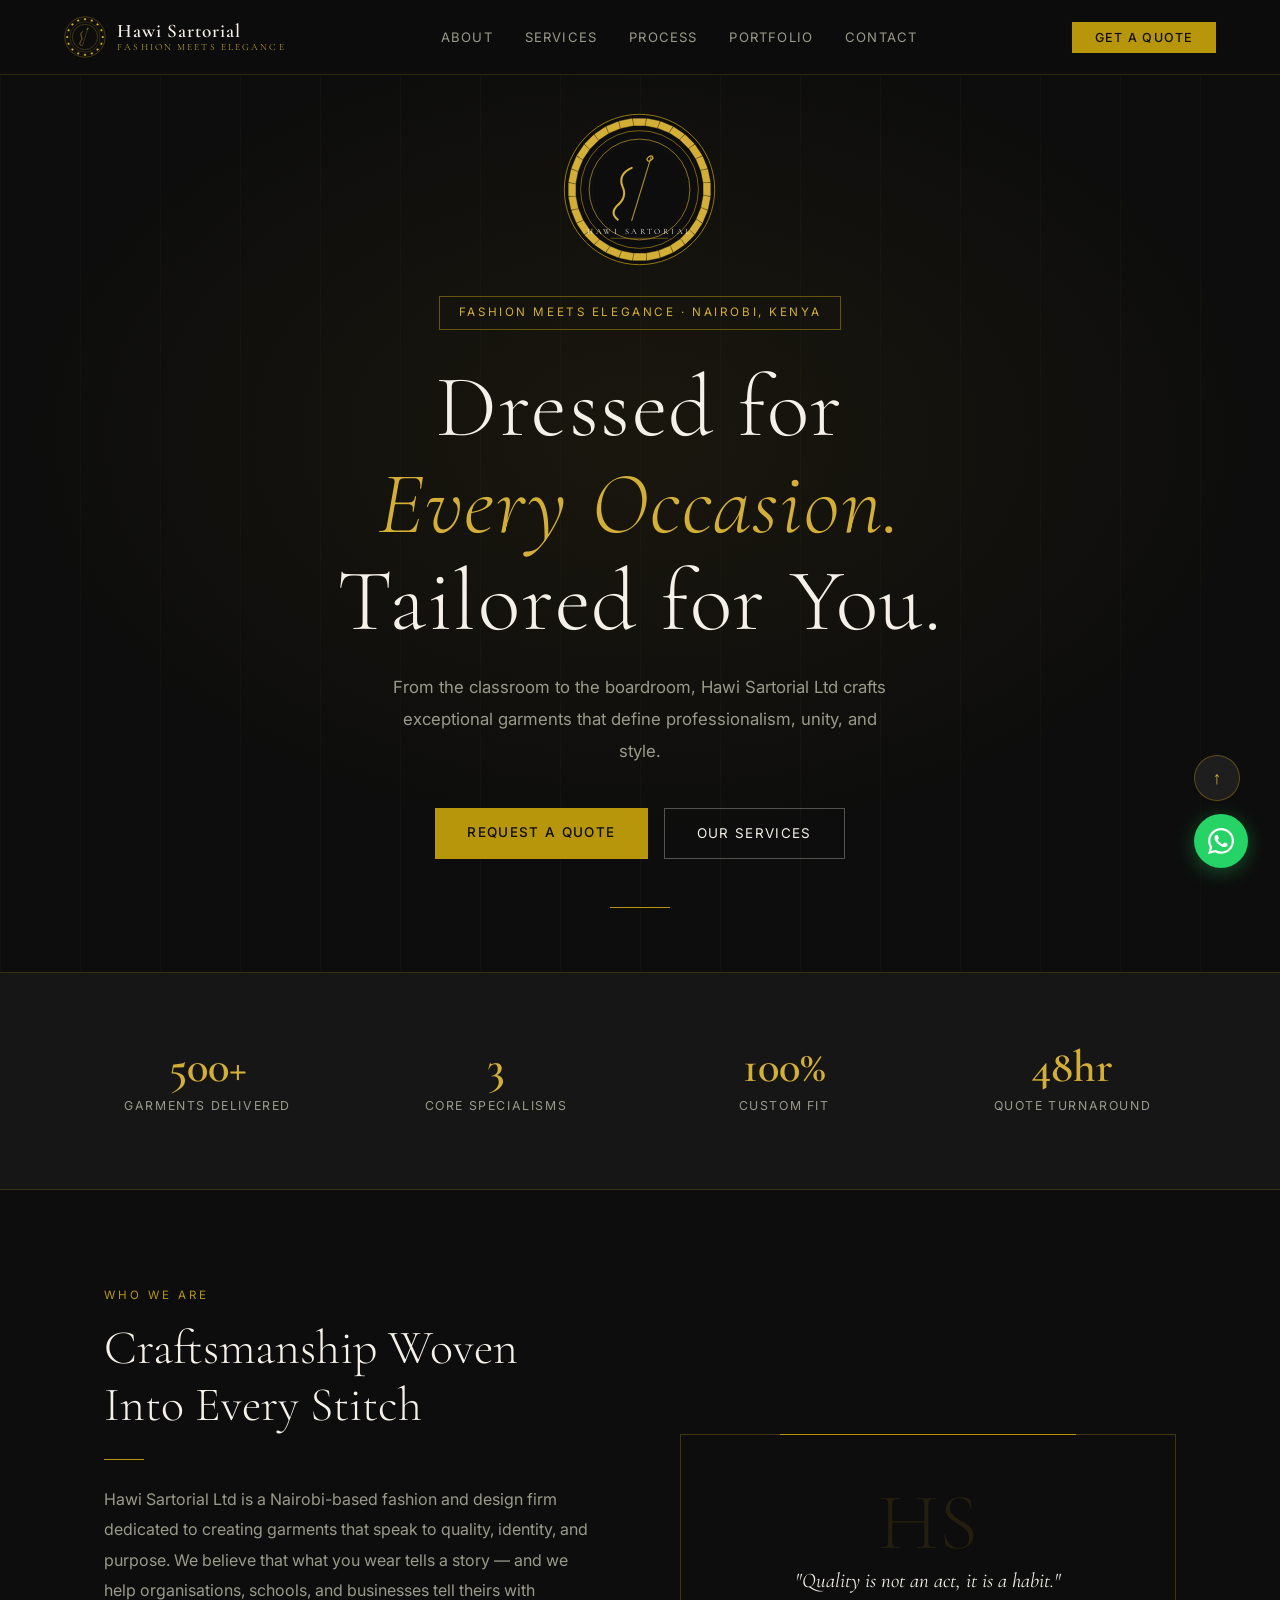
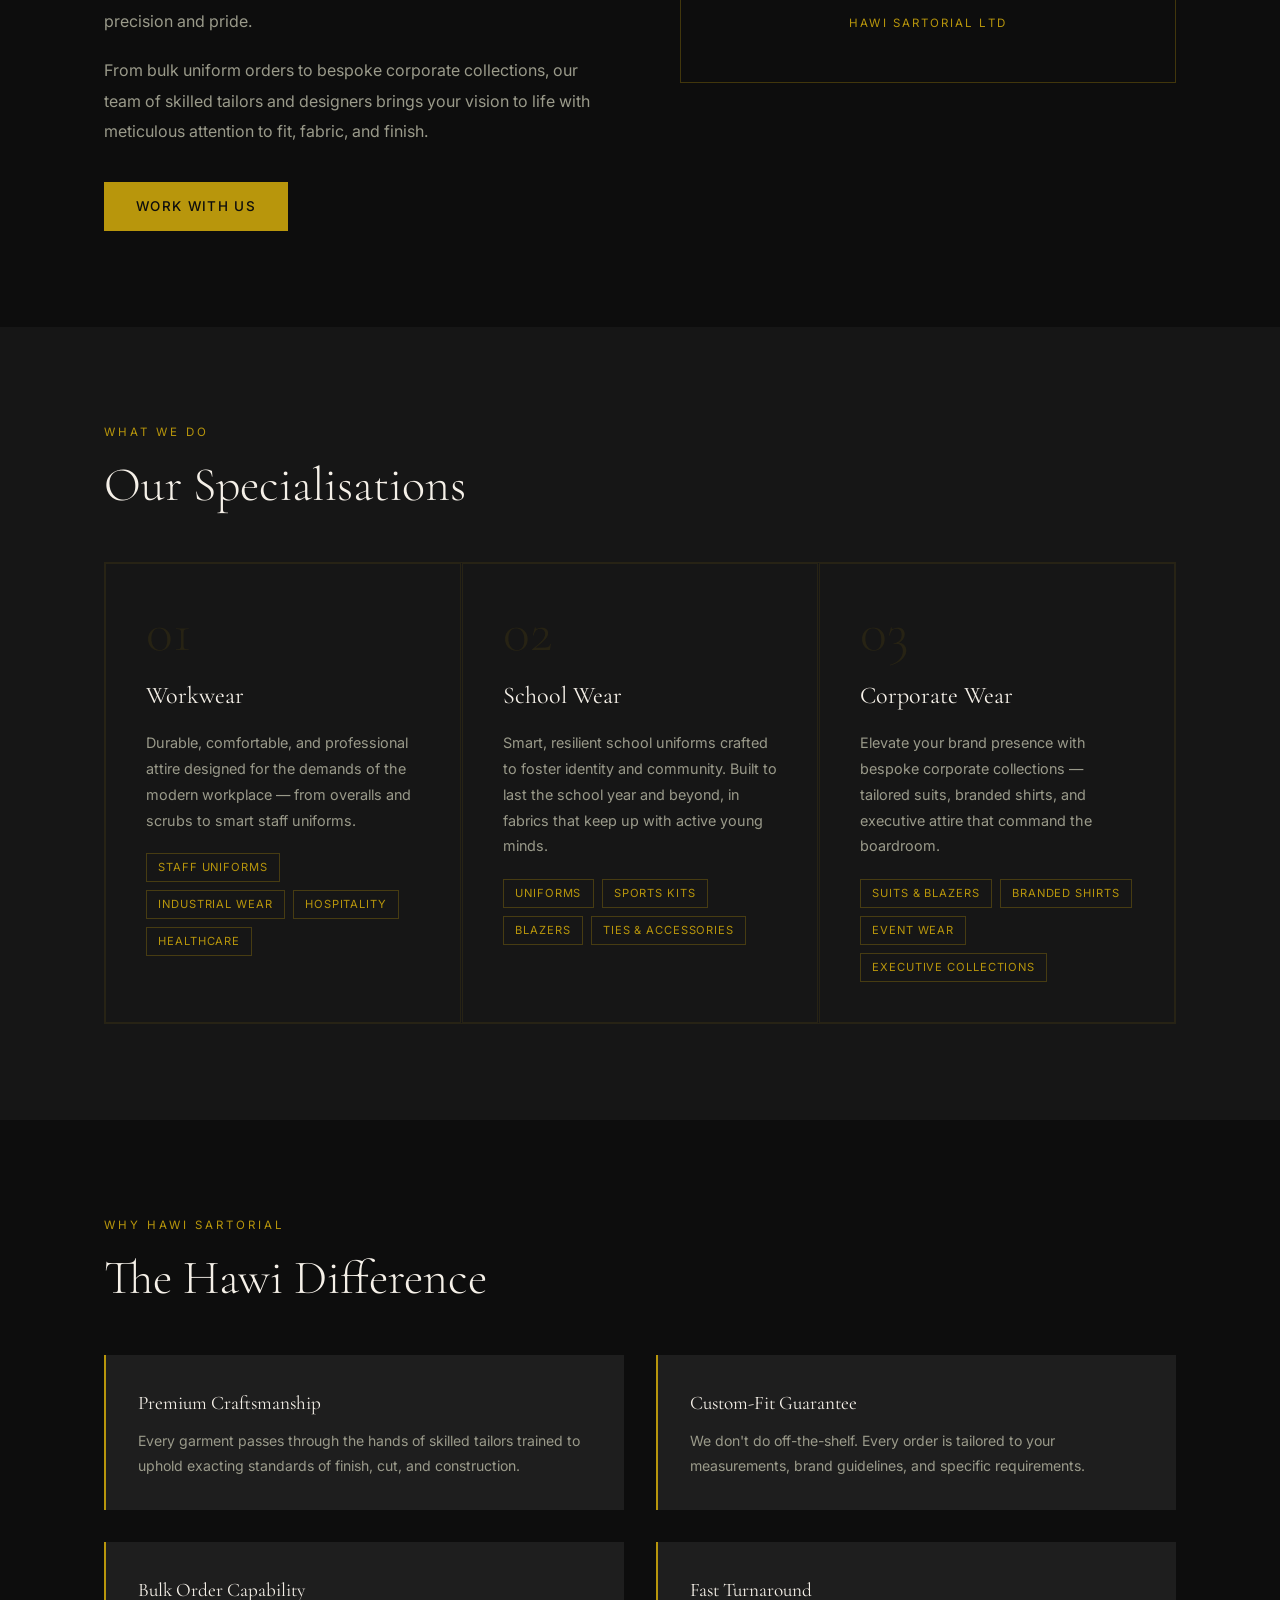
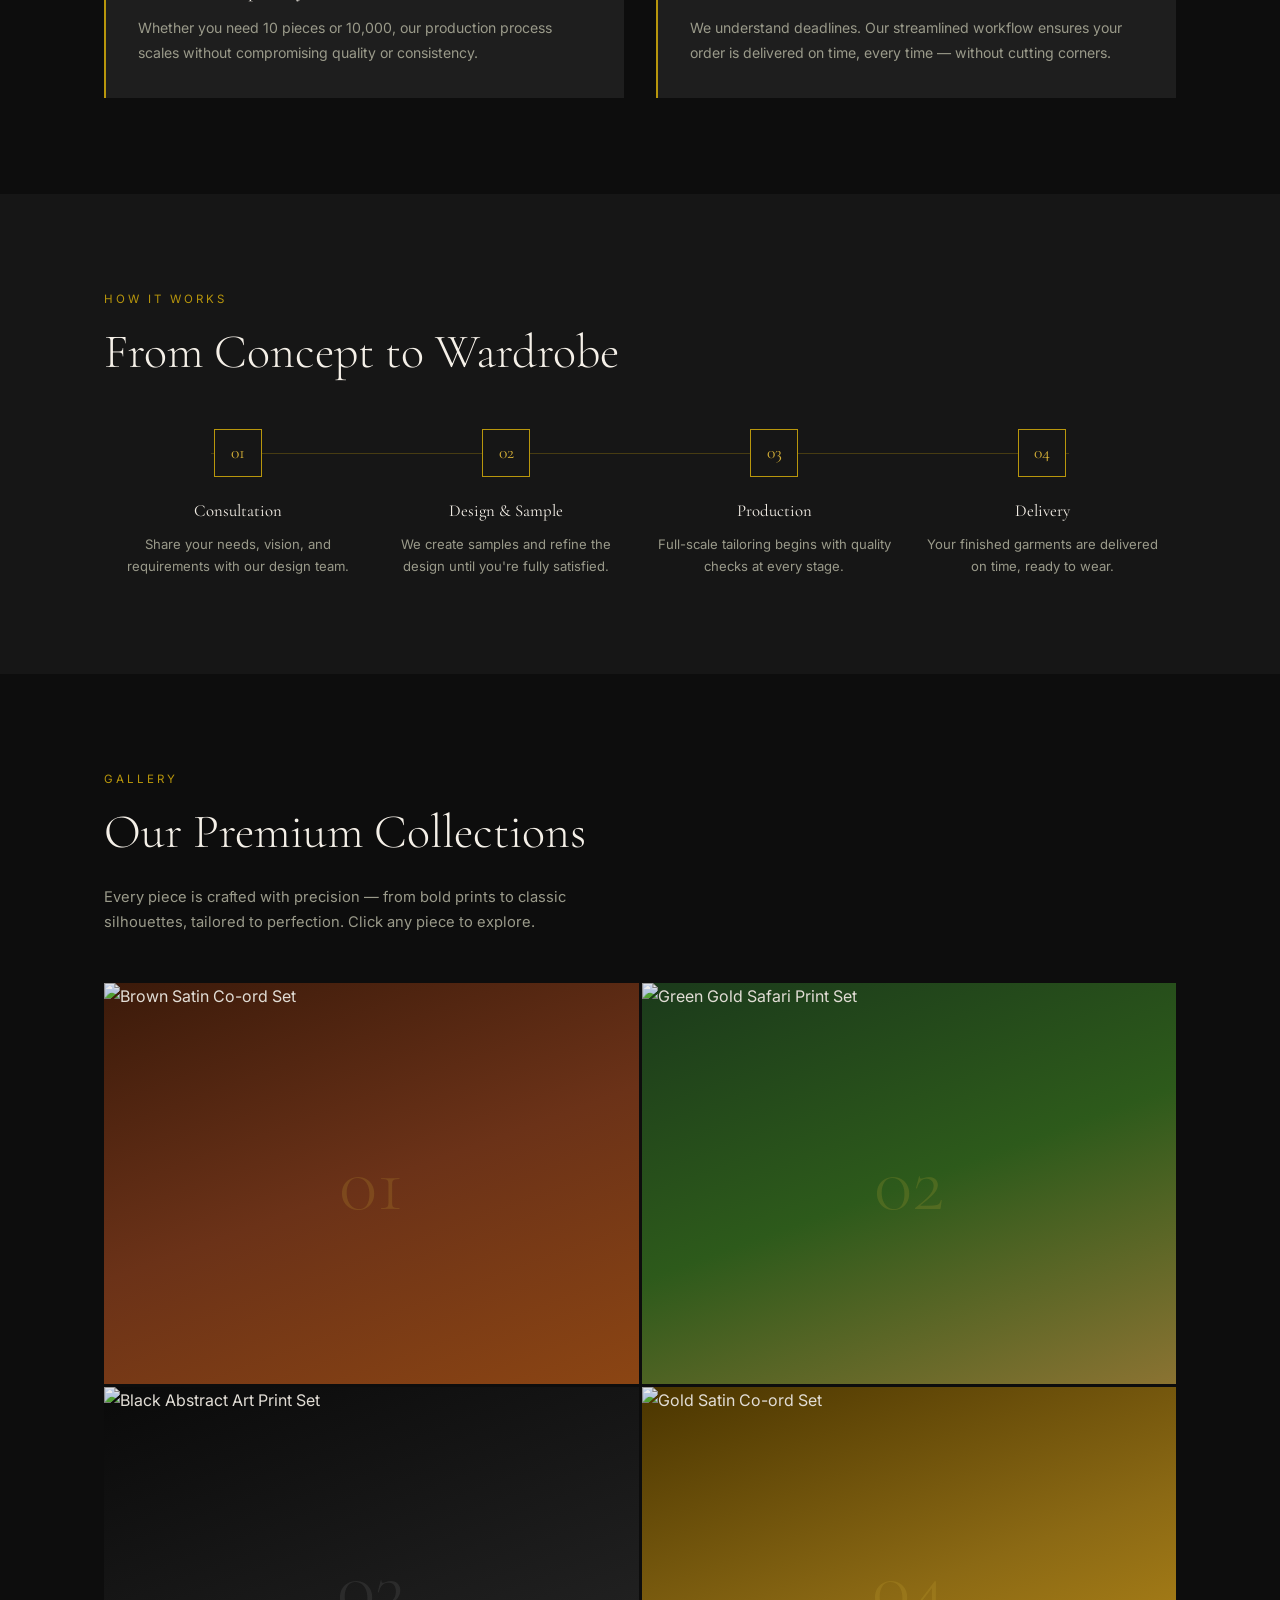
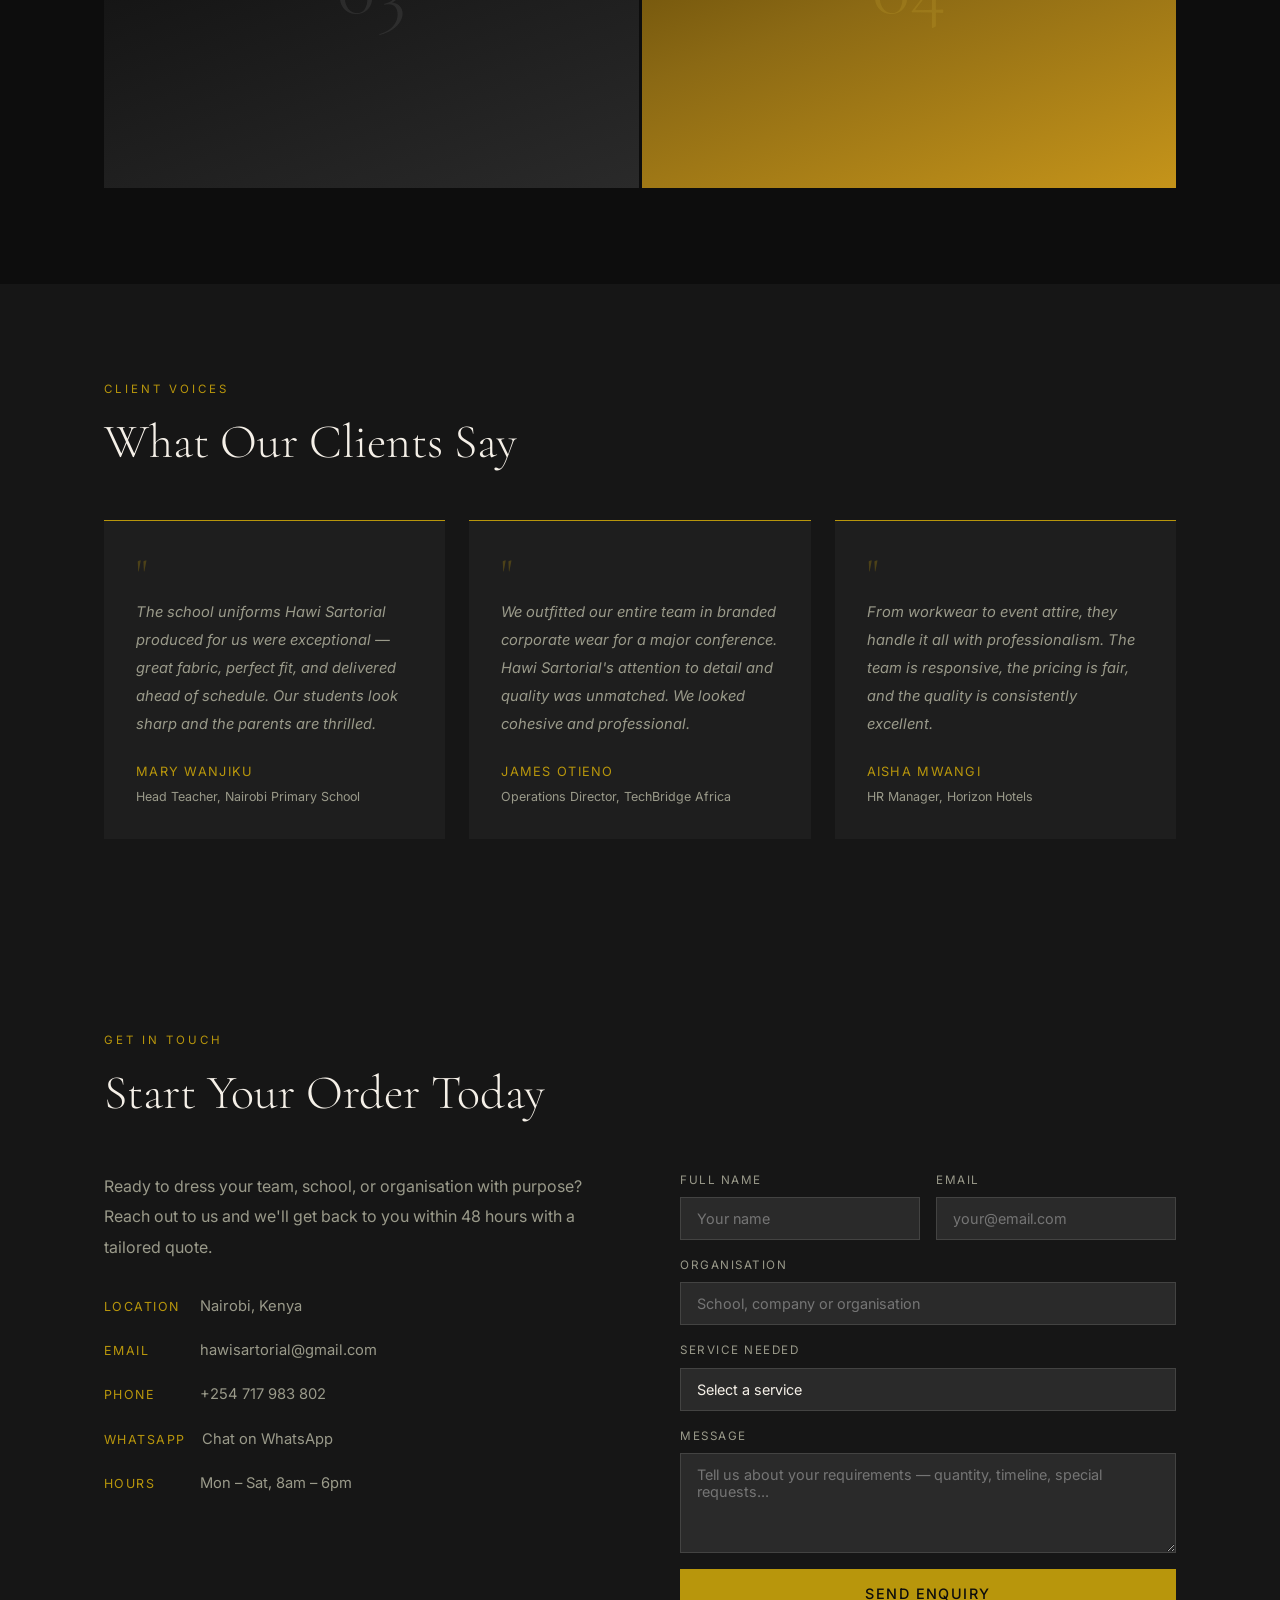
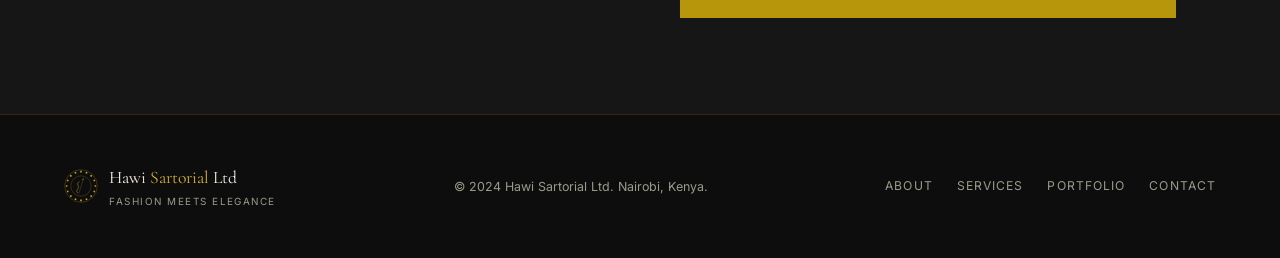
==== commit 8bee703b: "Change portfolio images to use GitHub URLs Updated image sources to use direct links from GitHub rep" ====
--- a/index.html
+++ b/index.html
@@ -108,9 +108,11 @@
 .portfolio-inner{max-width:1200px;margin:0 auto;padding:0 4rem}
 .portfolio-grid{display:grid;grid-template-columns:repeat(2,1fr);gap:3px;margin-top:3rem}
 .portfolio-item{position:relative;overflow:hidden;aspect-ratio:4/3;cursor:pointer;background:var(--dark-3)}
-.portfolio-item img{width:100%;height:100%;object-fit:cover;display:block;transition:transform .6s ease,filter .4s;filter:brightness(.88)}
+.portfolio-item img{position:absolute;inset:0;width:100%;height:100%;object-fit:cover;object-position:top;display:block;transition:transform .6s ease,filter .4s;filter:brightness(.92);z-index:1}
+.portfolio-overlay{z-index:2}
+.portfolio-bg{z-index:0}
 .portfolio-item:hover img{transform:scale(1.06);filter:brightness(1)}
-.portfolio-overlay{position:absolute;inset:0;background:linear-gradient(to top,rgba(13,13,13,.85) 0%,rgba(13,13,13,.1) 60%,transparent 100%);display:flex;flex-direction:column;justify-content:flex-end;padding:2rem;opacity:0;transition:opacity .4s}
+.portfolio-overlay{position:absolute;inset:0;background:linear-gradient(to top,rgba(13,13,13,.85) 0%,rgba(13,13,13,.1) 60%,transparent 100%);display:flex;flex-direction:column;justify-content:flex-end;padding:2rem;opacity:0;transition:opacity .4s;z-index:2}
 .portfolio-item:hover .portfolio-overlay{opacity:1}
 .portfolio-badge{display:inline-block;font-size:.65rem;letter-spacing:.2em;text-transform:uppercase;color:var(--dark);background:var(--gold);padding:.3rem .8rem;margin-bottom:.6rem;width:fit-content}
 .portfolio-label{font-family:var(--serif);font-size:1.4rem;color:var(--text)}
@@ -431,7 +433,7 @@
         <div class="portfolio-bg" style="background:linear-gradient(160deg,#3B1A0A,#6B3218,#8B4513)">
           <div class="portfolio-bg-text" style="font-size:5rem;color:rgba(212,175,55,.18)">01</div>
         </div>
-        <img src="photo1.jpg" alt="Brown Satin Co-ord Set" style="display:block"/>
+        <img src="https://raw.githubusercontent.com/spencerokinyi9834-eng/hawi-sartorial/main/photo1.jpg" alt="Brown Satin Co-ord Set"/>
         <div class="portfolio-overlay">
           <span class="portfolio-badge">Brown Elegance</span>
           <div class="portfolio-label">Chocolate Satin Co-ord</div>
@@ -443,7 +445,7 @@
         <div class="portfolio-bg" style="background:linear-gradient(160deg,#1B3A1B,#2D5A1B,#8B7332)">
           <div class="portfolio-bg-text" style="font-size:5rem;color:rgba(212,175,55,.18)">02</div>
         </div>
-        <img src="photo2.jpg" alt="Green Gold Safari Print Set" style="display:block"/>
+        <img src="https://raw.githubusercontent.com/spencerokinyi9834-eng/hawi-sartorial/main/photo2.jpg" alt="Green Gold Safari Print Set"/>
         <div class="portfolio-overlay">
           <span class="portfolio-badge">Wild Print</span>
           <div class="portfolio-label">Safari Print Co-ord</div>
@@ -455,7 +457,7 @@
         <div class="portfolio-bg" style="background:linear-gradient(160deg,#0a0a0a,#1a1a1a,#2a2a2a)">
           <div class="portfolio-bg-text" style="font-size:5rem;color:rgba(255,255,255,.08)">03</div>
         </div>
-        <img src="photo3.jpg" alt="Black Abstract Art Print Set" style="display:block"/>
+        <img src="https://raw.githubusercontent.com/spencerokinyi9834-eng/hawi-sartorial/main/photo3.jpg" alt="Black Abstract Art Print Set"/>
         <div class="portfolio-overlay">
           <span class="portfolio-badge">Black Elegance</span>
           <div class="portfolio-label">Abstract Art Print Set</div>
@@ -467,7 +469,7 @@
         <div class="portfolio-bg" style="background:linear-gradient(160deg,#4A3500,#8B6914,#C5941A)">
           <div class="portfolio-bg-text" style="font-size:5rem;color:rgba(212,175,55,.18)">04</div>
         </div>
-        <img src="photo4.jpg" alt="Gold Satin Co-ord Set" style="display:block"/>
+        <img src="https://raw.githubusercontent.com/spencerokinyi9834-eng/hawi-sartorial/main/photo4.jpg" alt="Gold Satin Co-ord Set"/>
         <div class="portfolio-overlay">
           <span class="portfolio-badge">Gold Luxury</span>
           <div class="portfolio-label">Gold Satin Co-ord</div>
@@ -609,11 +611,12 @@
 
 <script>
 // ── Lightbox data ──
+var base='https://raw.githubusercontent.com/spencerokinyi9834-eng/hawi-sartorial/main/';
 var lbItems=[
-  {src:'photo1.jpg',cap:'Chocolate Satin Co-ord — Brown Elegance'},
-  {src:'photo2.jpg',cap:'Safari Print Co-ord — Green & Gold Wild Print'},
-  {src:'photo3.jpg',cap:'Abstract Art Print Set — Black Elegance'},
-  {src:'photo4.jpg',cap:'Gold Satin Co-ord — Gold Luxury'}
+  {src:base+'photo1.jpg',cap:'Chocolate Satin Co-ord — Brown Elegance'},
+  {src:base+'photo2.jpg',cap:'Safari Print Co-ord — Green & Gold Wild Print'},
+  {src:base+'photo3.jpg',cap:'Abstract Art Print Set — Black Elegance'},
+  {src:base+'photo4.jpg',cap:'Gold Satin Co-ord — Gold Luxury'}
 ];
 var lbIdx=0;
 
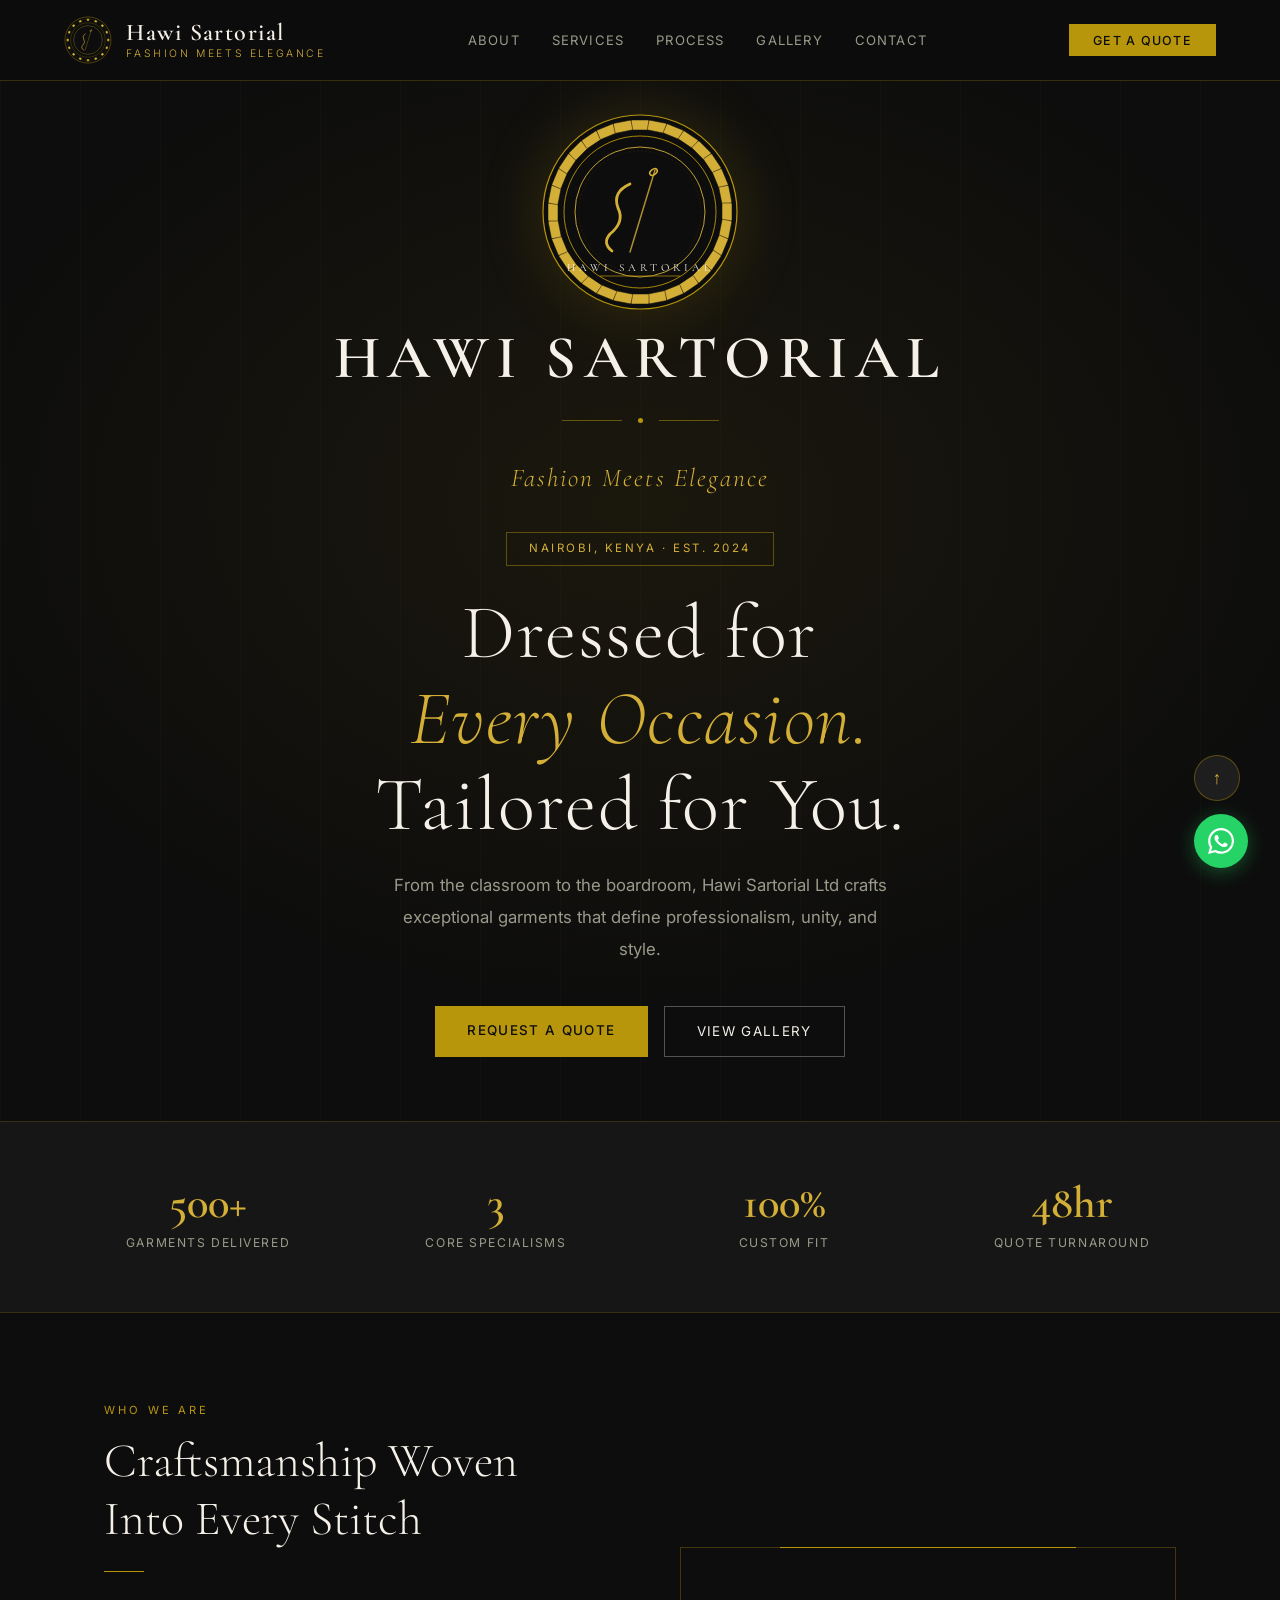
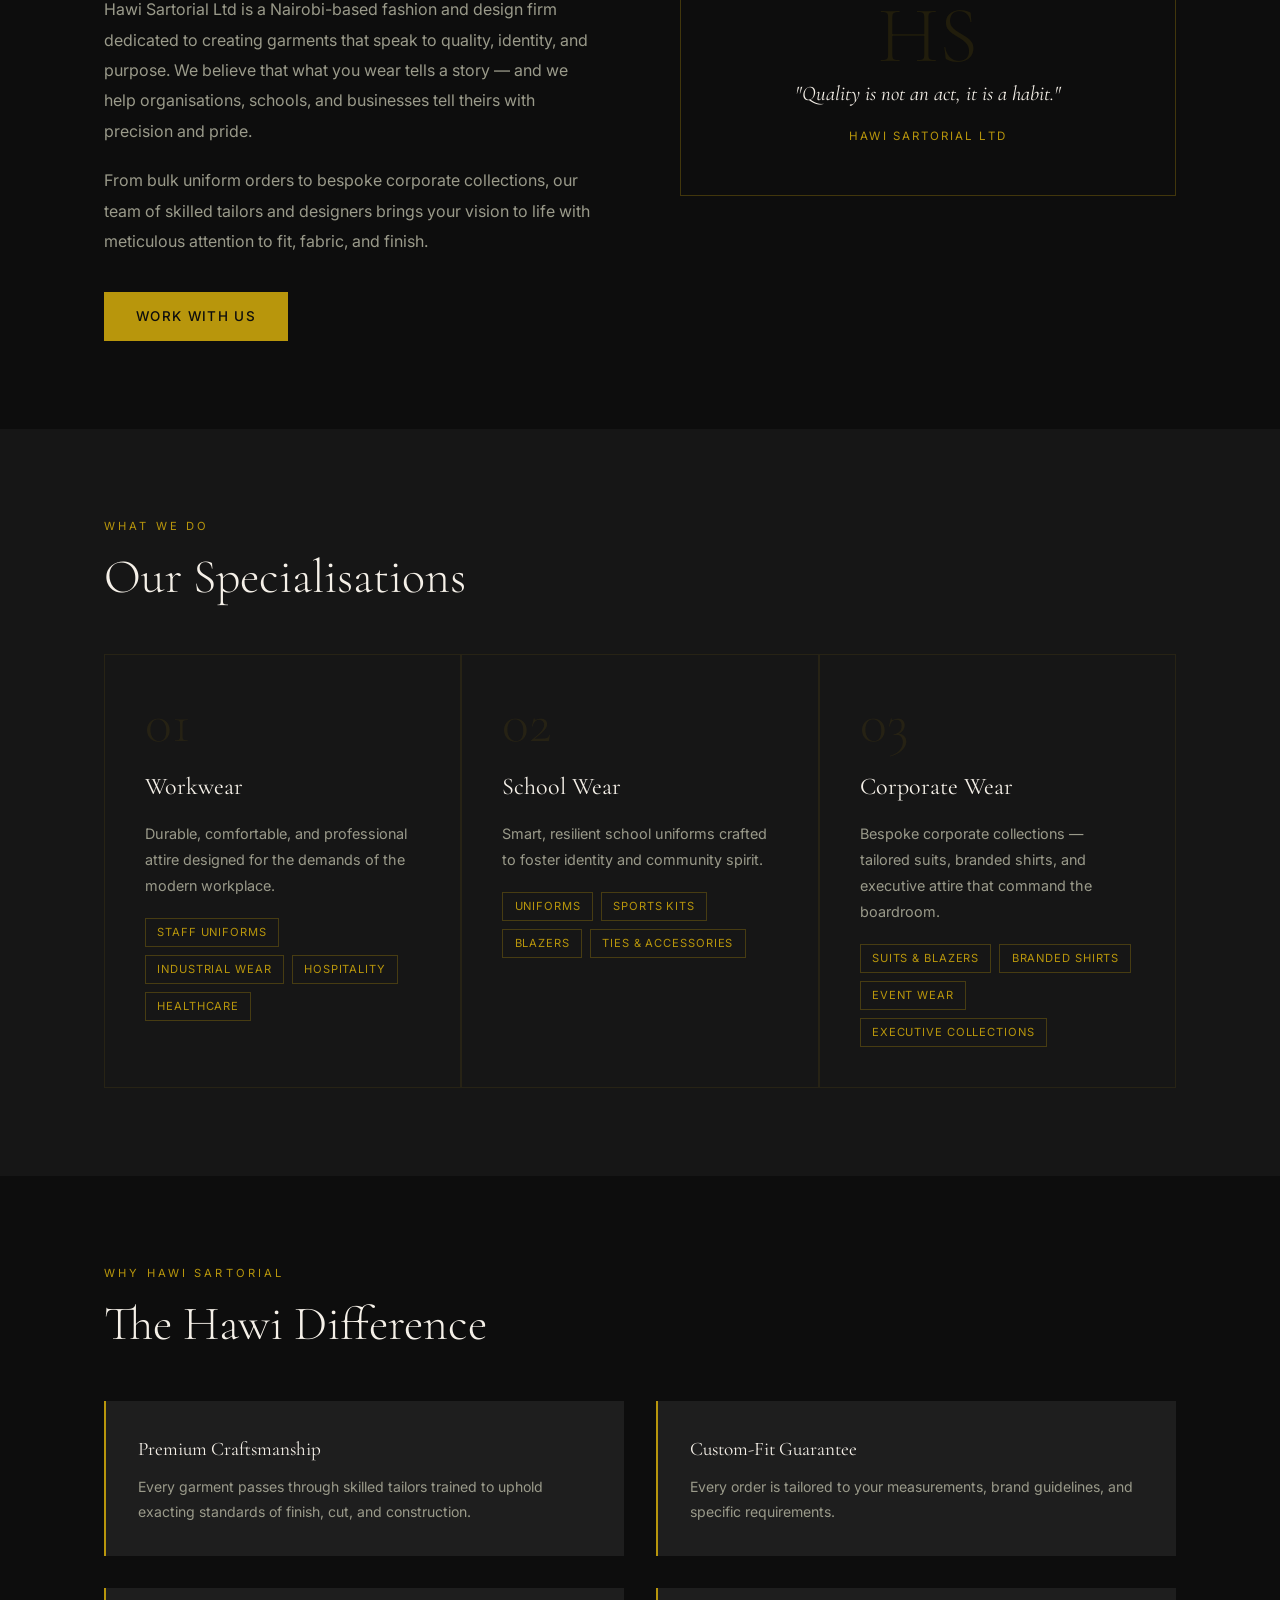
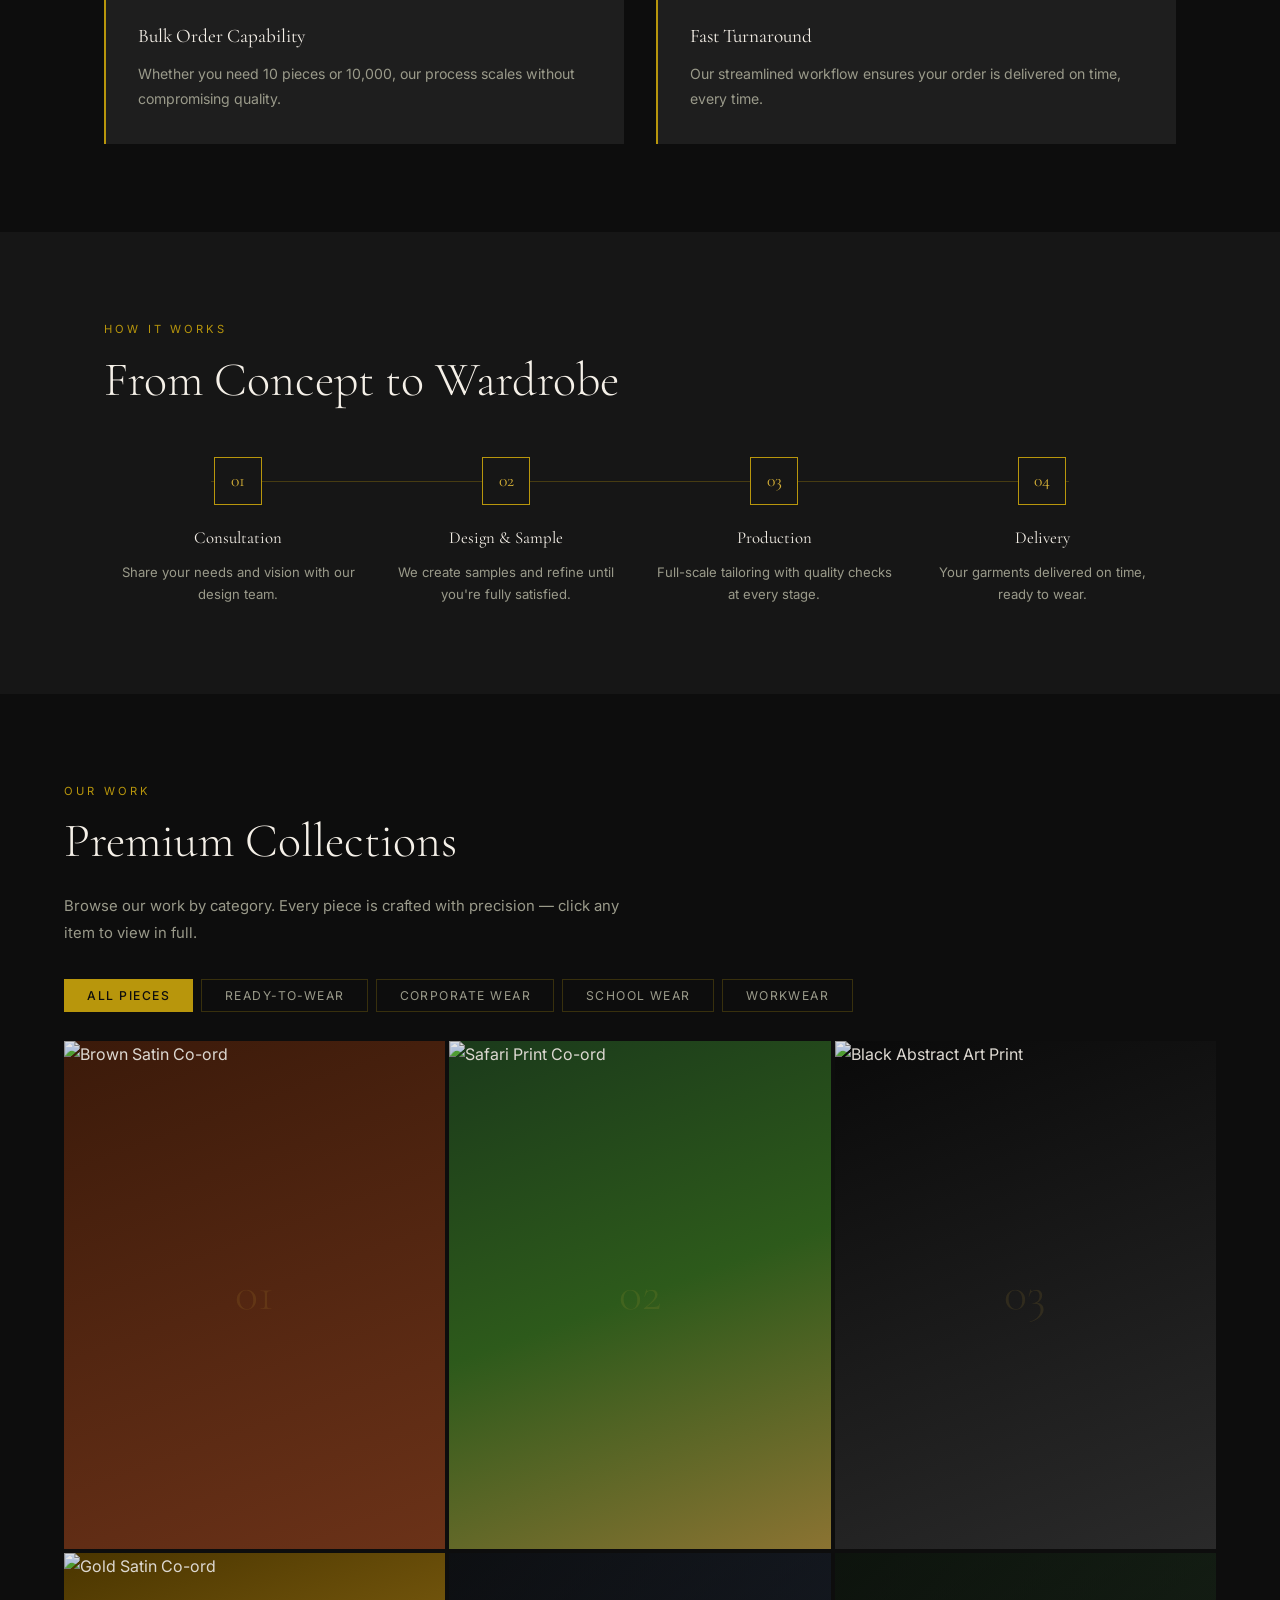
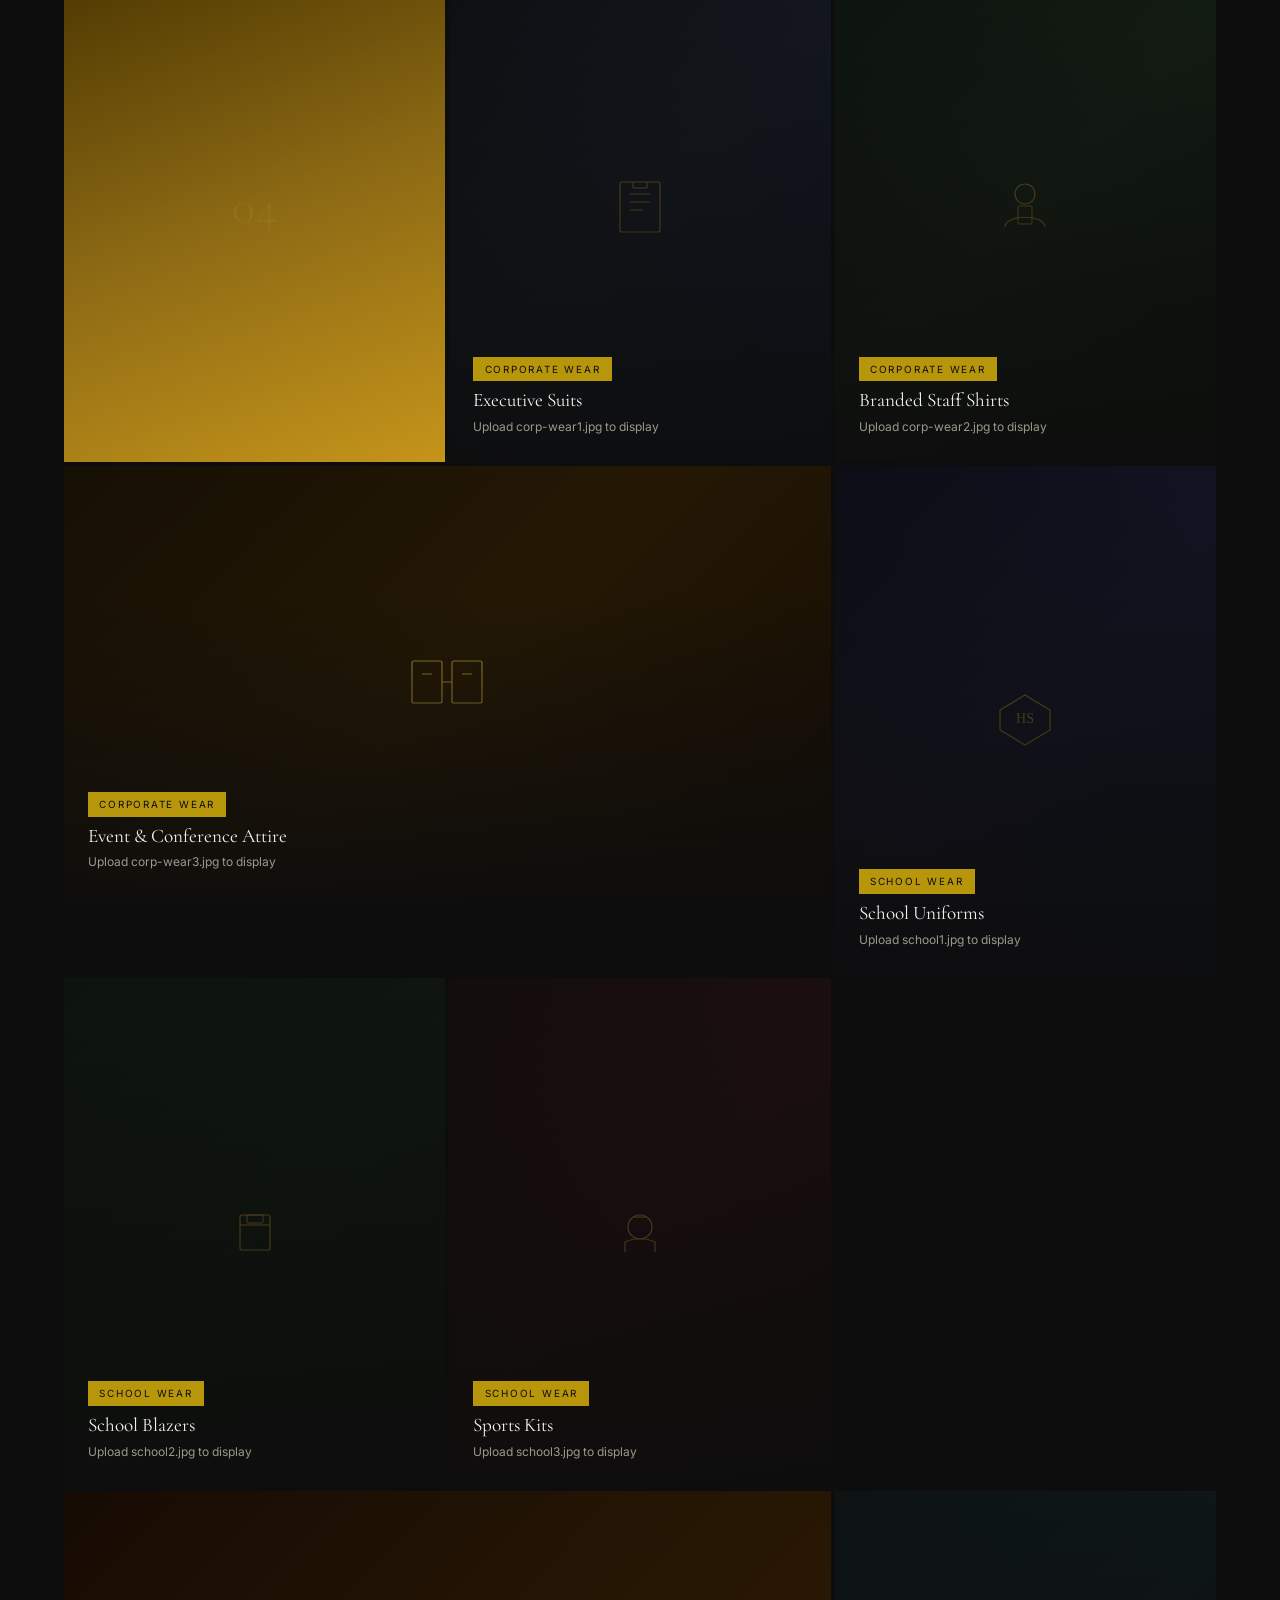
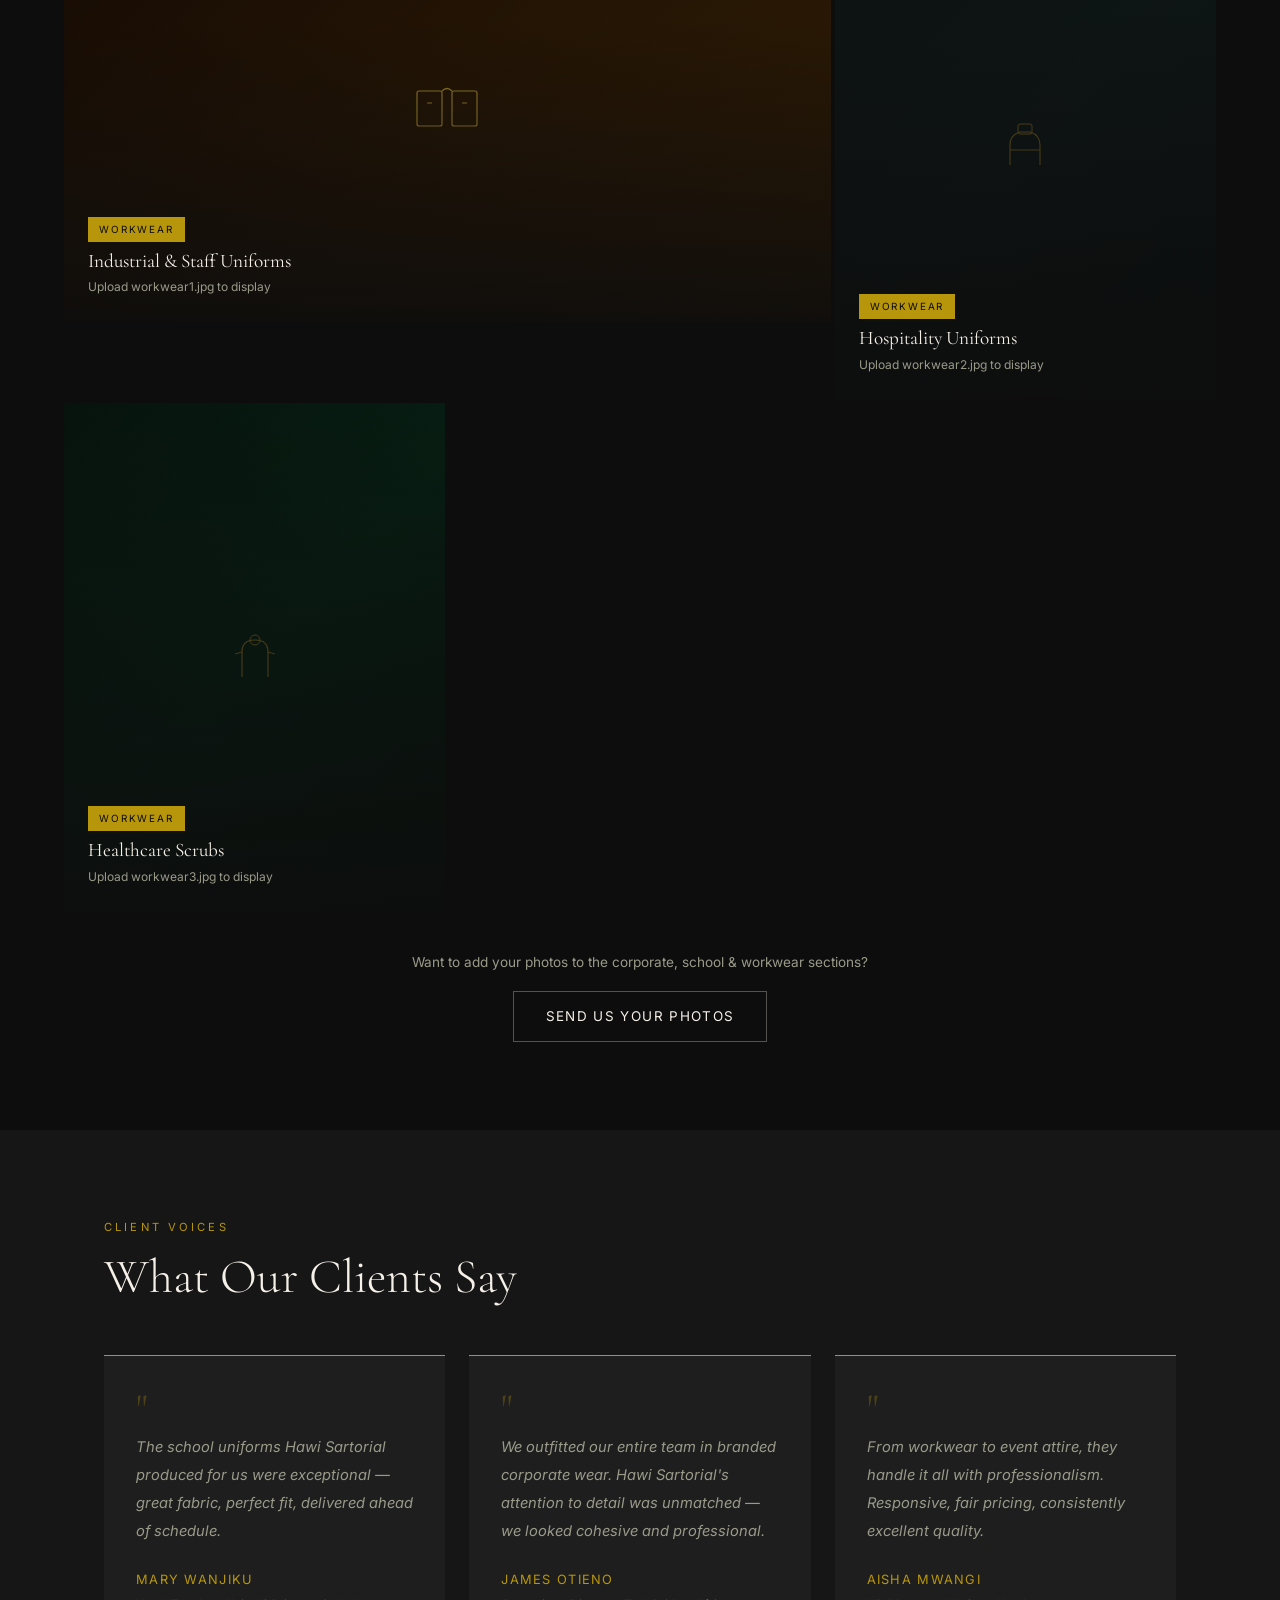
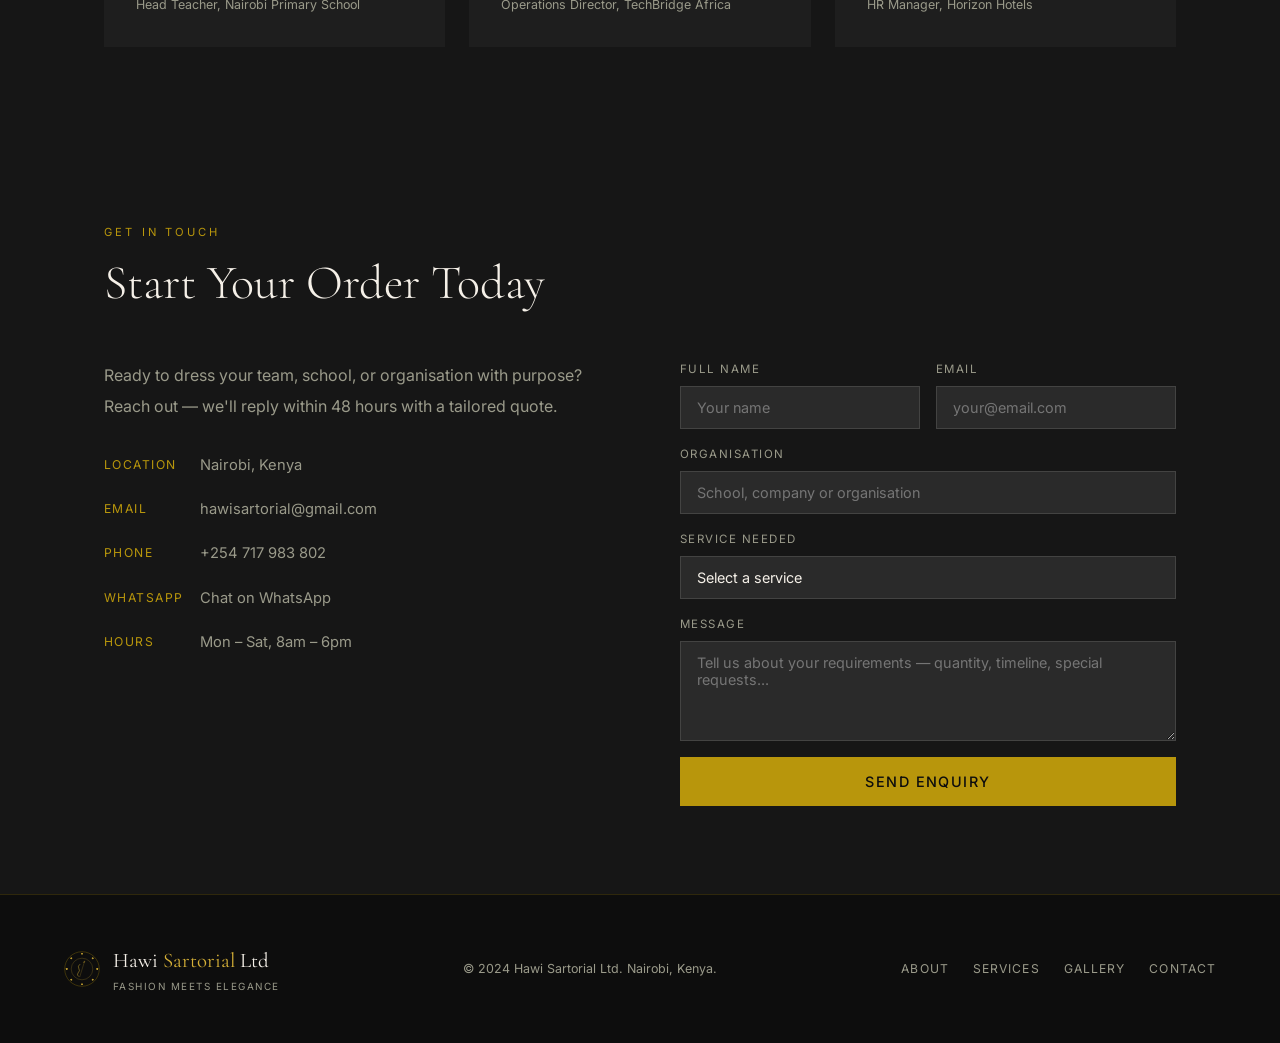
==== commit f63f6f14: "Update fmt.Println output from 'Hello' to 'Goodbye'" ====
--- a/index.html
+++ b/index.html
@@ -4,45 +4,52 @@
 <meta charset="UTF-8"/>
 <meta name="viewport" content="width=device-width, initial-scale=1.0"/>
 <meta name="description" content="Premium corporate wear, school uniforms, workwear and custom tailoring in Nairobi, Kenya. Hawi Sartorial Ltd — Fashion Meets Elegance."/>
-<meta name="theme-color" content="#161616"/>
-<title>Hawi Sartorial Ltd | Corporate Wear, School Uniforms & Workwear in Kenya</title>
-<link href="https://fonts.googleapis.com/css2?family=Cormorant+Garamond:ital,wght@0,300;0,400;0,600;1,400&family=Inter:wght@300;400;500&display=swap" rel="stylesheet"/>
+<title>Hawi Sartorial Ltd | Fashion Meets Elegance</title>
+<link href="https://fonts.googleapis.com/css2?family=Cormorant+Garamond:ital,wght@0,300;0,400;0,600;1,300;1,400&family=Inter:wght@300;400;500&display=swap" rel="stylesheet"/>
 <style>
 *{margin:0;padding:0;box-sizing:border-box}
-:root{
-  --gold:#B8960C;--gold-light:#D4AF37;
-  --dark:#0D0D0D;--dark-2:#161616;--dark-3:#1E1E1E;--dark-4:#2A2A2A;
-  --text:#F5F0E8;--text-muted:#9A9A8A;
-  --serif:'Cormorant Garamond',serif;--sans:'Inter',sans-serif;
-}
+:root{--gold:#B8960C;--gold-light:#D4AF37;--dark:#0D0D0D;--dark-2:#161616;--dark-3:#1E1E1E;--dark-4:#2A2A2A;--text:#F5F0E8;--text-muted:#9A9A8A;--serif:'Cormorant Garamond',serif;--sans:'Inter',sans-serif}
 html{scroll-behavior:smooth}
 body{background:var(--dark);color:var(--text);font-family:var(--sans);font-size:16px;line-height:1.7;overflow-x:hidden}
 
-/* ── NAV ── */
-nav{position:fixed;top:0;left:0;right:0;z-index:200;display:flex;align-items:center;justify-content:space-between;padding:1rem 4rem;background:rgba(13,13,13,0.95);backdrop-filter:blur(14px);border-bottom:.5px solid rgba(184,150,12,.2);transition:padding .3s}
-nav.scrolled{padding:.7rem 4rem}
-.nav-logo{display:flex;align-items:center;gap:.7rem;text-decoration:none}
-.nav-logo-text{font-family:var(--serif);font-size:1.2rem;font-weight:600;color:var(--text);letter-spacing:.05em;line-height:1.1}
-.nav-logo-text small{color:var(--gold-light);display:block;font-size:.6rem;letter-spacing:.22em;text-transform:uppercase;font-weight:300}
+/* NAV */
+nav{position:fixed;top:0;left:0;right:0;z-index:200;display:flex;align-items:center;justify-content:space-between;padding:1rem 4rem;background:rgba(13,13,13,0.96);backdrop-filter:blur(14px);border-bottom:.5px solid rgba(184,150,12,.25);transition:padding .3s}
+nav.scrolled{padding:.6rem 4rem}
+.nav-logo{display:flex;align-items:center;gap:.9rem;text-decoration:none}
+.nav-logo svg{width:48px;height:48px;transition:width .3s,height .3s}
+nav.scrolled .nav-logo svg{width:38px;height:38px}
+.nav-logo-text{line-height:1.1}
+.nav-logo-name{font-family:var(--serif);font-size:1.5rem;font-weight:600;color:var(--text);letter-spacing:.06em;display:block}
+.nav-logo-tag{color:var(--gold-light);font-size:.65rem;letter-spacing:.25em;text-transform:uppercase;font-weight:300;display:block;margin-top:.1rem}
 .nav-links{display:flex;gap:2rem;list-style:none}
 .nav-links a{color:var(--text-muted);text-decoration:none;font-size:.82rem;letter-spacing:.09em;text-transform:uppercase;transition:color .3s}
 .nav-links a:hover{color:var(--gold-light)}
-.nav-cta{background:var(--gold);color:var(--dark);padding:.5rem 1.4rem;font-size:.78rem;letter-spacing:.1em;text-transform:uppercase;font-weight:500;border:none;cursor:pointer;transition:background .3s;font-family:var(--sans)}
+.nav-cta{background:var(--gold);color:var(--dark);padding:.55rem 1.5rem;font-size:.78rem;letter-spacing:.1em;text-transform:uppercase;font-weight:500;border:none;cursor:pointer;transition:background .3s;font-family:var(--sans)}
 .nav-cta:hover{background:var(--gold-light)}
 .hamburger{display:none;flex-direction:column;gap:5px;cursor:pointer;background:none;border:none;padding:4px}
-.hamburger span{display:block;width:24px;height:2px;background:var(--text);transition:.3s}
-.mobile-menu{display:none;position:fixed;top:60px;left:0;right:0;background:rgba(13,13,13,.98);padding:2rem;z-index:199;flex-direction:column;gap:1.2rem;border-bottom:.5px solid rgba(184,150,12,.2)}
+.hamburger span{display:block;width:24px;height:2px;background:var(--text)}
+.mobile-menu{display:none;position:fixed;top:66px;left:0;right:0;background:rgba(13,13,13,.98);padding:2rem;z-index:199;flex-direction:column;gap:1.2rem;border-bottom:.5px solid rgba(184,150,12,.2)}
 .mobile-menu.open{display:flex}
-.mobile-menu a{color:var(--text-muted);text-decoration:none;font-size:1rem;letter-spacing:.1em;text-transform:uppercase;transition:color .3s;padding:.5rem 0;border-bottom:.5px solid rgba(255,255,255,.05)}
+.mobile-menu a{color:var(--text-muted);text-decoration:none;font-size:1rem;letter-spacing:.1em;text-transform:uppercase;padding:.5rem 0;border-bottom:.5px solid rgba(255,255,255,.05)}
 .mobile-menu a:hover{color:var(--gold-light)}
 
-/* ── HERO ── */
+/* HERO */
 .hero{min-height:100vh;display:flex;align-items:center;justify-content:center;text-align:center;padding:7rem 2rem 4rem;background:var(--dark);position:relative;overflow:hidden}
-.hero-bg{position:absolute;inset:0;background:radial-gradient(ellipse 70% 60% at 50% 45%,rgba(184,150,12,.07) 0%,transparent 70%)}
-.hero-lines{position:absolute;inset:0;background-image:repeating-linear-gradient(90deg,rgba(184,150,12,.035) 0,rgba(184,150,12,.035) 1px,transparent 1px,transparent 80px);pointer-events:none}
-.hero-content{position:relative;max-width:820px}
-.hero-tag{display:inline-block;border:.5px solid rgba(184,150,12,.5);color:var(--gold-light);font-size:.73rem;letter-spacing:.22em;text-transform:uppercase;padding:.4rem 1.2rem;margin-bottom:1.8rem}
-.hero h1{font-family:var(--serif);font-size:clamp(3rem,7vw,5.5rem);font-weight:300;line-height:1.1;letter-spacing:.02em;margin-bottom:1.4rem}
+.hero-bg{position:absolute;inset:0;background:radial-gradient(ellipse 80% 65% at 50% 45%,rgba(184,150,12,.08) 0%,transparent 70%)}
+.hero-lines{position:absolute;inset:0;background-image:repeating-linear-gradient(90deg,rgba(184,150,12,.03) 0,rgba(184,150,12,.03) 1px,transparent 1px,transparent 80px);pointer-events:none}
+.hero-content{position:relative;max-width:880px}
+
+/* BIG LOGO IN HERO */
+.hero-logo-wrap{margin:0 auto 2rem;display:flex;flex-direction:column;align-items:center;gap:1rem}
+.hero-logo-wrap svg{width:200px;height:200px;filter:drop-shadow(0 0 30px rgba(184,150,12,.2))}
+.hero-brand-name{font-family:var(--serif);font-size:clamp(2.2rem,5vw,3.8rem);font-weight:600;color:var(--text);letter-spacing:.12em;text-transform:uppercase;line-height:1}
+.hero-brand-tag{font-family:var(--serif);font-size:clamp(1rem,2.5vw,1.6rem);font-weight:300;font-style:italic;color:var(--gold-light);letter-spacing:.08em;margin-top:.3rem}
+.hero-divider-line{display:flex;align-items:center;gap:1rem;margin:.8rem auto;width:fit-content}
+.hero-divider-line::before,.hero-divider-line::after{content:'';display:block;width:60px;height:.5px;background:rgba(184,150,12,.5)}
+.hero-divider-dot{width:5px;height:5px;background:var(--gold);border-radius:50%}
+
+.hero-tag{display:inline-block;border:.5px solid rgba(184,150,12,.45);color:var(--gold-light);font-size:.72rem;letter-spacing:.22em;text-transform:uppercase;padding:.4rem 1.4rem;margin-bottom:1.5rem}
+.hero h1{font-family:var(--serif);font-size:clamp(2.6rem,6vw,5rem);font-weight:300;line-height:1.12;letter-spacing:.02em;margin-bottom:1.4rem}
 .hero h1 em{color:var(--gold-light);font-style:italic}
 .hero p{color:var(--text-muted);font-size:1.05rem;max-width:520px;margin:0 auto 2.5rem;line-height:1.9}
 .hero-btns{display:flex;gap:1rem;justify-content:center;flex-wrap:wrap}
@@ -50,94 +57,98 @@
 .btn-primary:hover{background:var(--gold-light)}
 .btn-outline{background:transparent;color:var(--text);padding:.82rem 2rem;font-size:.84rem;letter-spacing:.1em;text-transform:uppercase;font-weight:400;border:.5px solid rgba(245,240,232,.3);cursor:pointer;transition:all .3s;font-family:var(--sans);text-decoration:none;display:inline-block}
 .btn-outline:hover{border-color:var(--gold-light);color:var(--gold-light)}
-.hero-divider{width:60px;height:1px;background:var(--gold);margin:3rem auto 0}
-
-/* ── STATS ── */
-.stats{background:var(--dark-2);padding:3rem 4rem;display:grid;grid-template-columns:repeat(4,1fr);gap:1px;border-top:.5px solid rgba(184,150,12,.2);border-bottom:.5px solid rgba(184,150,12,.2)}
-.stat{text-align:center;padding:1.5rem}
+
+/* STATS */
+.stats{background:var(--dark-2);padding:2.5rem 4rem;display:grid;grid-template-columns:repeat(4,1fr);border-top:.5px solid rgba(184,150,12,.2);border-bottom:.5px solid rgba(184,150,12,.2)}
+.stat{text-align:center;padding:1.2rem}
 .stat-num{font-family:var(--serif);font-size:2.8rem;font-weight:600;color:var(--gold-light);line-height:1}
-.stat-label{font-size:.77rem;letter-spacing:.13em;text-transform:uppercase;color:var(--text-muted);margin-top:.4rem}
-
-/* ── SECTION COMMONS ── */
-.section{padding:6rem 4rem;max-width:1200px;margin:0 auto}
-.section-tag{font-size:.72rem;letter-spacing:.26em;text-transform:uppercase;color:var(--gold);margin-bottom:.9rem}
-.section-title{font-family:var(--serif);font-size:clamp(2rem,4vw,3rem);font-weight:300;line-height:1.2;margin-bottom:1.5rem}
-.gold-line{width:40px;height:1px;background:var(--gold);margin:1.5rem 0}
-
-/* ── ABOUT ── */
+.stat-label{font-size:.76rem;letter-spacing:.13em;text-transform:uppercase;color:var(--text-muted);margin-top:.4rem}
+
+/* SECTION */
+.section{padding:5.5rem 4rem;max-width:1200px;margin:0 auto}
+.section-tag{font-size:.7rem;letter-spacing:.28em;text-transform:uppercase;color:var(--gold);margin-bottom:.8rem}
+.section-title{font-family:var(--serif);font-size:clamp(2rem,4vw,3rem);font-weight:300;line-height:1.2;margin-bottom:1.4rem}
+.gold-line{width:40px;height:1px;background:var(--gold);margin:1.4rem 0}
+
+/* ABOUT */
 .about-grid{display:grid;grid-template-columns:1fr 1fr;gap:5rem;align-items:center}
 .about-text p{color:var(--text-muted);margin-bottom:1.2rem;line-height:1.9}
 .about-box{border:.5px solid rgba(184,150,12,.3);padding:3rem;text-align:center;position:relative}
 .about-box::before{content:'';position:absolute;top:-1px;left:20%;width:60%;height:1px;background:var(--gold)}
-.about-box-num{font-family:var(--serif);font-size:5rem;font-weight:300;color:rgba(184,150,12,.13);line-height:1}
+.about-box-num{font-family:var(--serif);font-size:5rem;font-weight:300;color:rgba(184,150,12,.12);line-height:1}
 .about-box-text{font-family:var(--serif);font-size:1.3rem;color:var(--text);font-style:italic}
 
-/* ── SERVICES ── */
-.services-section{background:var(--dark-2);padding:6rem 0}
+/* SERVICES */
+.services-section{background:var(--dark-2);padding:5.5rem 0}
 .services-inner{max-width:1200px;margin:0 auto;padding:0 4rem}
-.services-grid{display:grid;grid-template-columns:repeat(3,1fr);gap:1px;margin-top:3rem;border:.5px solid rgba(184,150,12,.1)}
+.services-grid{display:grid;grid-template-columns:repeat(3,1fr);margin-top:3rem}
 .service-card{background:var(--dark-2);padding:2.5rem;border:.5px solid rgba(184,150,12,.1);position:relative;overflow:hidden;transition:background .4s}
 .service-card:hover{background:var(--dark-3)}
 .service-card::after{content:'';position:absolute;bottom:0;left:0;right:0;height:2px;background:var(--gold);transform:scaleX(0);transform-origin:left;transition:transform .4s}
 .service-card:hover::after{transform:scaleX(1)}
-.service-num{font-family:var(--serif);font-size:3.5rem;font-weight:300;color:rgba(184,150,12,.11);line-height:1;margin-bottom:1rem}
-.service-name{font-family:var(--serif);font-size:1.5rem;font-weight:400;margin-bottom:.8rem}
+.service-num{font-family:var(--serif);font-size:3.5rem;font-weight:300;color:rgba(184,150,12,.1);line-height:1;margin-bottom:1rem}
+.service-name{font-family:var(--serif);font-size:1.5rem;margin-bottom:.8rem}
 .service-desc{font-size:.9rem;color:var(--text-muted);line-height:1.8}
 .service-items{margin-top:1.2rem;display:flex;flex-wrap:wrap;gap:.5rem}
 .service-item{font-size:.7rem;letter-spacing:.08em;text-transform:uppercase;color:var(--gold);border:.5px solid rgba(184,150,12,.3);padding:.25rem .7rem}
 
-/* ── WHY ── */
+/* WHY */
 .why-grid{display:grid;grid-template-columns:repeat(2,1fr);gap:2rem;margin-top:3rem}
 .why-card{background:var(--dark-3);padding:2rem;border-left:2px solid var(--gold);transition:background .3s}
 .why-card:hover{background:var(--dark-4)}
 .why-title{font-family:var(--serif);font-size:1.2rem;margin-bottom:.5rem}
 .why-desc{font-size:.88rem;color:var(--text-muted);line-height:1.8}
 
-/* ── PROCESS ── */
-.process-section{background:var(--dark-2);padding:6rem 0}
+/* PROCESS */
+.process-section{background:var(--dark-2);padding:5.5rem 0}
 .process-inner{max-width:1200px;margin:0 auto;padding:0 4rem}
-.process-steps{display:grid;grid-template-columns:repeat(4,1fr);gap:0;margin-top:3rem;position:relative}
+.process-steps{display:grid;grid-template-columns:repeat(4,1fr);margin-top:3rem;position:relative}
 .process-steps::before{content:'';position:absolute;top:1.5rem;left:10%;right:10%;height:.5px;background:rgba(184,150,12,.3)}
 .process-step{text-align:center;padding:0 1rem;position:relative}
 .step-circle{width:3rem;height:3rem;border:.5px solid var(--gold);display:flex;align-items:center;justify-content:center;margin:0 auto 1.2rem;font-family:var(--serif);font-size:1.1rem;color:var(--gold-light);background:var(--dark-2);position:relative;z-index:1}
 .step-title{font-family:var(--serif);font-size:1.05rem;margin-bottom:.5rem}
 .step-desc{font-size:.82rem;color:var(--text-muted);line-height:1.7}
 
-/* ── PORTFOLIO ── */
-.portfolio-section{background:var(--dark);padding:6rem 0}
-.portfolio-inner{max-width:1200px;margin:0 auto;padding:0 4rem}
-.portfolio-grid{display:grid;grid-template-columns:repeat(2,1fr);gap:3px;margin-top:3rem}
-.portfolio-item{position:relative;overflow:hidden;aspect-ratio:4/3;cursor:pointer;background:var(--dark-3)}
-.portfolio-item img{position:absolute;inset:0;width:100%;height:100%;object-fit:cover;object-position:top;display:block;transition:transform .6s ease,filter .4s;filter:brightness(.92);z-index:1}
-.portfolio-overlay{z-index:2}
-.portfolio-bg{z-index:0}
-.portfolio-item:hover img{transform:scale(1.06);filter:brightness(1)}
-.portfolio-overlay{position:absolute;inset:0;background:linear-gradient(to top,rgba(13,13,13,.85) 0%,rgba(13,13,13,.1) 60%,transparent 100%);display:flex;flex-direction:column;justify-content:flex-end;padding:2rem;opacity:0;transition:opacity .4s;z-index:2}
-.portfolio-item:hover .portfolio-overlay{opacity:1}
-.portfolio-badge{display:inline-block;font-size:.65rem;letter-spacing:.2em;text-transform:uppercase;color:var(--dark);background:var(--gold);padding:.3rem .8rem;margin-bottom:.6rem;width:fit-content}
-.portfolio-label{font-family:var(--serif);font-size:1.4rem;color:var(--text)}
-.portfolio-sublabel{font-size:.78rem;color:var(--text-muted);margin-top:.3rem}
-/* placeholder colour panels when images not found */
-.portfolio-item:nth-child(1) .portfolio-bg{background:linear-gradient(135deg,#2a1f00,#5a3d00)}
-.portfolio-item:nth-child(2) .portfolio-bg{background:linear-gradient(135deg,#0d0d0d,#2a2a2a)}
-.portfolio-item:nth-child(3) .portfolio-bg{background:linear-gradient(135deg,#1a0d2e,#3d1a5a)}
-.portfolio-item:nth-child(4) .portfolio-bg{background:linear-gradient(135deg,#1a0d00,#3d2000)}
-.portfolio-bg{position:absolute;inset:0;display:flex;align-items:center;justify-content:center}
-.portfolio-bg-text{font-family:var(--serif);font-size:4rem;font-weight:300;color:rgba(212,175,55,.15)}
-
-/* ── LIGHTBOX ── */
+/* ── PORTFOLIO / GALLERY ── */
+.portfolio-section{background:var(--dark);padding:5.5rem 0}
+.portfolio-inner{max-width:1300px;margin:0 auto;padding:0 4rem}
+
+/* Category Tabs */
+.cat-tabs{display:flex;gap:.5rem;margin-top:2rem;flex-wrap:wrap}
+.cat-tab{background:transparent;border:.5px solid rgba(184,150,12,.25);color:var(--text-muted);padding:.5rem 1.4rem;font-size:.76rem;letter-spacing:.12em;text-transform:uppercase;cursor:pointer;transition:all .3s;font-family:var(--sans)}
+.cat-tab:hover{border-color:var(--gold-light);color:var(--gold-light)}
+.cat-tab.active{background:var(--gold);border-color:var(--gold);color:var(--dark);font-weight:500}
+
+/* Grid */
+.portfolio-grid{display:grid;grid-template-columns:repeat(3,1fr);gap:4px;margin-top:1.8rem}
+.p-item{position:relative;overflow:hidden;aspect-ratio:3/4;cursor:pointer;background:var(--dark-3)}
+.p-item.wide{grid-column:span 2;aspect-ratio:16/9}
+.p-item img{position:absolute;inset:0;width:100%;height:100%;object-fit:cover;object-position:top center;display:block;transition:transform .6s,filter .4s;filter:brightness(.9);z-index:1}
+.p-item:hover img{transform:scale(1.06);filter:brightness(1)}
+.p-item-bg{position:absolute;inset:0;display:flex;align-items:center;justify-content:center;z-index:0}
+.p-item-bg-text{font-family:var(--serif);font-size:3rem;font-weight:300;color:rgba(212,175,55,.12)}
+.p-overlay{position:absolute;inset:0;background:linear-gradient(to top,rgba(13,13,13,.9) 0%,rgba(13,13,13,.05) 55%,transparent 100%);display:flex;flex-direction:column;justify-content:flex-end;padding:1.5rem;opacity:0;transition:opacity .4s;z-index:2}
+.p-item:hover .p-overlay{opacity:1}
+.p-badge{display:inline-block;font-size:.62rem;letter-spacing:.18em;text-transform:uppercase;color:var(--dark);background:var(--gold);padding:.25rem .7rem;margin-bottom:.5rem;width:fit-content}
+.p-label{font-family:var(--serif);font-size:1.2rem;color:var(--text);line-height:1.2}
+.p-sub{font-size:.75rem;color:var(--text-muted);margin-top:.3rem}
+.p-item[data-cat]{transition:opacity .3s,transform .3s}
+.p-item.hidden{display:none}
+
+/* LIGHTBOX */
 #lightbox{display:none;position:fixed;inset:0;z-index:999;background:rgba(0,0,0,.96);align-items:center;justify-content:center}
 #lightbox.open{display:flex}
-.lb-close{position:absolute;top:1.5rem;right:2rem;font-size:2rem;color:var(--text-muted);cursor:pointer;transition:color .3s;background:none;border:none;font-family:var(--sans)}
+.lb-close{position:absolute;top:1.5rem;right:2rem;font-size:2rem;color:var(--text-muted);cursor:pointer;background:none;border:none;font-family:var(--sans);transition:color .3s}
 .lb-close:hover{color:var(--gold-light)}
-.lb-img{max-width:85vw;max-height:85vh;object-fit:contain;display:block}
+.lb-img{max-width:80vw;max-height:85vh;object-fit:contain;display:block;border:.5px solid rgba(184,150,12,.15)}
 .lb-cap{text-align:center;margin-top:1rem;font-family:var(--serif);font-size:1.1rem;color:var(--gold-light);letter-spacing:.1em}
+.lb-sub{text-align:center;font-size:.78rem;color:var(--text-muted);margin-top:.3rem;letter-spacing:.08em;text-transform:uppercase}
 .lb-nav{position:absolute;top:50%;transform:translateY(-50%);background:none;border:.5px solid rgba(184,150,12,.4);color:var(--gold-light);font-size:1.5rem;width:3rem;height:3rem;cursor:pointer;display:flex;align-items:center;justify-content:center;transition:all .3s}
 .lb-nav:hover{background:var(--gold);color:var(--dark)}
 #lb-prev{left:1.5rem}
 #lb-next{right:1.5rem}
 
-/* ── TESTIMONIALS ── */
+/* TESTIMONIALS */
 .testimonials-grid{display:grid;grid-template-columns:repeat(3,1fr);gap:1.5rem;margin-top:3rem}
 .testimonial{background:var(--dark-3);padding:2rem;border-top:1px solid var(--gold)}
 .testimonial-quote{font-family:var(--serif);font-size:2.5rem;color:rgba(184,150,12,.3);line-height:1;margin-bottom:.4rem}
@@ -145,45 +156,44 @@
 .testimonial-author{font-size:.8rem;letter-spacing:.1em;text-transform:uppercase;color:var(--gold)}
 .testimonial-role{font-size:.78rem;color:var(--text-muted);margin-top:.2rem}
 
-/* ── CONTACT ── */
-.contact-section{background:var(--dark-2);padding:6rem 0}
+/* CONTACT */
+.contact-section{background:var(--dark-2);padding:5.5rem 0}
 .contact-inner{max-width:1200px;margin:0 auto;padding:0 4rem}
 .contact-grid{display:grid;grid-template-columns:1fr 1fr;gap:5rem;margin-top:3rem}
 .contact-info p{color:var(--text-muted);line-height:1.9;margin-bottom:2rem}
 .contact-detail{display:flex;align-items:flex-start;gap:1rem;margin-bottom:1.2rem}
-.contact-detail-icon{color:var(--gold);font-size:.78rem;letter-spacing:.12em;text-transform:uppercase;min-width:80px;padding-top:2px}
+.contact-detail-icon{color:var(--gold);font-size:.76rem;letter-spacing:.12em;text-transform:uppercase;min-width:80px;padding-top:2px}
 .contact-detail-val{color:var(--text-muted);font-size:.92rem}
 .contact-detail-val a{color:var(--text-muted);text-decoration:none;transition:color .3s}
 .contact-detail-val a:hover{color:var(--gold-light)}
 .contact-form{display:flex;flex-direction:column;gap:1rem}
 .form-group{display:flex;flex-direction:column;gap:.4rem}
-.form-group label{font-size:.73rem;letter-spacing:.13em;text-transform:uppercase;color:var(--text-muted)}
+.form-group label{font-size:.72rem;letter-spacing:.13em;text-transform:uppercase;color:var(--text-muted)}
 .form-group input,.form-group textarea,.form-group select{background:var(--dark-4);border:.5px solid rgba(245,240,232,.12);color:var(--text);padding:.75rem 1rem;font-family:var(--sans);font-size:.9rem;outline:none;transition:border-color .3s;width:100%;-webkit-appearance:none}
 .form-group input:focus,.form-group textarea:focus,.form-group select:focus{border-color:var(--gold)}
 .form-group textarea{resize:vertical;min-height:100px}
 .form-row{display:grid;grid-template-columns:1fr 1fr;gap:1rem}
-#form-fb{display:none;font-size:.82rem;margin-top:.4rem;text-align:center;letter-spacing:.05em}
-
-/* ── FOOTER ── */
+
+/* FOOTER */
 footer{background:var(--dark);border-top:.5px solid rgba(184,150,12,.2);padding:3rem 4rem;display:flex;align-items:center;justify-content:space-between;gap:1.5rem;flex-wrap:wrap}
-.footer-logo{display:flex;align-items:center;gap:.7rem}
-.footer-logo-text{font-family:var(--serif);font-size:1.1rem;color:var(--text)}
-.footer-logo-text span{color:var(--gold-light)}
+.footer-logo{display:flex;align-items:center;gap:.8rem}
+.footer-logo-name{font-family:var(--serif);font-size:1.3rem;color:var(--text)}
+.footer-logo-name span{color:var(--gold-light)}
 .footer-logo-sub{font-size:.62rem;letter-spacing:.15em;text-transform:uppercase;color:var(--text-muted)}
 .footer-copy{font-size:.78rem;color:var(--text-muted)}
 .footer-links{display:flex;gap:1.5rem;flex-wrap:wrap}
 .footer-links a{font-size:.76rem;color:var(--text-muted);text-decoration:none;letter-spacing:.09em;text-transform:uppercase;transition:color .3s}
 .footer-links a:hover{color:var(--gold-light)}
 
-/* ── FLOATING BUTTONS ── */
+/* FLOATING */
 .fab-group{position:fixed;bottom:2rem;right:2rem;display:flex;flex-direction:column;gap:.8rem;z-index:300}
-.fab-wa{width:54px;height:54px;border-radius:50%;background:#25D366;display:flex;align-items:center;justify-content:center;cursor:pointer;text-decoration:none;box-shadow:0 4px 20px rgba(37,211,102,.35);transition:transform .3s,box-shadow .3s}
+.fab-wa{width:54px;height:54px;border-radius:50%;background:#25D366;display:flex;align-items:center;justify-content:center;text-decoration:none;box-shadow:0 4px 20px rgba(37,211,102,.35);transition:transform .3s,box-shadow .3s}
 .fab-wa:hover{transform:scale(1.1);box-shadow:0 6px 28px rgba(37,211,102,.5)}
-.fab-top{width:46px;height:46px;border-radius:50%;background:var(--dark-3);border:.5px solid rgba(184,150,12,.4);display:flex;align-items:center;justify-content:center;cursor:pointer;color:var(--gold-light);font-size:1.1rem;opacity:0;pointer-events:none;transition:opacity .4s,transform .3s,background .3s}
+.fab-top{width:46px;height:46px;border-radius:50%;background:var(--dark-3);border:.5px solid rgba(184,150,12,.4);display:flex;align-items:center;justify-content:center;cursor:pointer;color:var(--gold-light);font-size:1.1rem;opacity:0;pointer-events:none;transition:opacity .4s,transform .3s}
 .fab-top.visible{opacity:1;pointer-events:all}
 .fab-top:hover{background:var(--dark-4);transform:translateY(-2px)}
 
-/* ── RESPONSIVE ── */
+/* RESPONSIVE */
 @media(max-width:900px){
   nav{padding:1rem 1.5rem}
   .nav-links,.nav-cta{display:none}
@@ -192,7 +202,8 @@
   .section,.services-inner,.process-inner,.portfolio-inner,.contact-inner{padding:4rem 1.5rem}
   .about-grid,.contact-grid{grid-template-columns:1fr;gap:2.5rem}
   .services-grid,.testimonials-grid{grid-template-columns:1fr}
-  .portfolio-grid{grid-template-columns:1fr}
+  .portfolio-grid{grid-template-columns:repeat(2,1fr)}
+  .p-item.wide{grid-column:span 2}
   .why-grid{grid-template-columns:1fr}
   .process-steps{grid-template-columns:repeat(2,1fr);gap:2rem}
   .process-steps::before{display:none}
@@ -200,132 +211,91 @@
   .footer-links{justify-content:center}
   .form-row{grid-template-columns:1fr}
   .lb-nav{display:none}
+  .hero-logo-wrap svg{width:150px;height:150px}
+  .hero-brand-name{font-size:2rem}
+}
+@media(max-width:560px){
+  .portfolio-grid{grid-template-columns:1fr}
+  .p-item.wide{grid-column:span 1;aspect-ratio:3/4}
 }
 </style>
 </head>
 <body>
 
-<!-- ═══════════ NAV ═══════════ -->
+<!-- NAV -->
 <nav id="main-nav">
   <a href="#" class="nav-logo">
-    <!-- SVG Logo Mark -->
-    <svg viewBox="0 0 100 100" xmlns="http://www.w3.org/2000/svg" width="42" height="42" aria-hidden="true">
+    <svg viewBox="0 0 100 100" xmlns="http://www.w3.org/2000/svg">
       <circle cx="50" cy="50" r="48" fill="#0D0D0D" stroke="#B8960C" stroke-width=".8"/>
       <circle cx="50" cy="50" r="43" fill="none" stroke="#B8960C" stroke-width=".4" stroke-dasharray="2.5,2"/>
       <circle cx="50" cy="50" r="36" fill="none" stroke="#B8960C" stroke-width=".5"/>
       <g fill="#D4AF37" stroke="#0D0D0D" stroke-width=".3">
-        <rect x="47.5" y="5.5" width="5" height="4.5" rx=".4" transform="rotate(0,50,50)"/>
-        <rect x="47.5" y="5.5" width="5" height="4.5" rx=".4" transform="rotate(22.5,50,50)"/>
-        <rect x="47.5" y="5.5" width="5" height="4.5" rx=".4" transform="rotate(45,50,50)"/>
-        <rect x="47.5" y="5.5" width="5" height="4.5" rx=".4" transform="rotate(67.5,50,50)"/>
-        <rect x="47.5" y="5.5" width="5" height="4.5" rx=".4" transform="rotate(90,50,50)"/>
-        <rect x="47.5" y="5.5" width="5" height="4.5" rx=".4" transform="rotate(112.5,50,50)"/>
-        <rect x="47.5" y="5.5" width="5" height="4.5" rx=".4" transform="rotate(135,50,50)"/>
-        <rect x="47.5" y="5.5" width="5" height="4.5" rx=".4" transform="rotate(157.5,50,50)"/>
-        <rect x="47.5" y="5.5" width="5" height="4.5" rx=".4" transform="rotate(180,50,50)"/>
-        <rect x="47.5" y="5.5" width="5" height="4.5" rx=".4" transform="rotate(202.5,50,50)"/>
-        <rect x="47.5" y="5.5" width="5" height="4.5" rx=".4" transform="rotate(225,50,50)"/>
-        <rect x="47.5" y="5.5" width="5" height="4.5" rx=".4" transform="rotate(247.5,50,50)"/>
-        <rect x="47.5" y="5.5" width="5" height="4.5" rx=".4" transform="rotate(270,50,50)"/>
-        <rect x="47.5" y="5.5" width="5" height="4.5" rx=".4" transform="rotate(292.5,50,50)"/>
-        <rect x="47.5" y="5.5" width="5" height="4.5" rx=".4" transform="rotate(315,50,50)"/>
-        <rect x="47.5" y="5.5" width="5" height="4.5" rx=".4" transform="rotate(337.5,50,50)"/>
+        <rect x="47.5" y="5.5" width="5" height="4.5" rx=".4" transform="rotate(0,50,50)"/><rect x="47.5" y="5.5" width="5" height="4.5" rx=".4" transform="rotate(22.5,50,50)"/><rect x="47.5" y="5.5" width="5" height="4.5" rx=".4" transform="rotate(45,50,50)"/><rect x="47.5" y="5.5" width="5" height="4.5" rx=".4" transform="rotate(67.5,50,50)"/><rect x="47.5" y="5.5" width="5" height="4.5" rx=".4" transform="rotate(90,50,50)"/><rect x="47.5" y="5.5" width="5" height="4.5" rx=".4" transform="rotate(112.5,50,50)"/><rect x="47.5" y="5.5" width="5" height="4.5" rx=".4" transform="rotate(135,50,50)"/><rect x="47.5" y="5.5" width="5" height="4.5" rx=".4" transform="rotate(157.5,50,50)"/><rect x="47.5" y="5.5" width="5" height="4.5" rx=".4" transform="rotate(180,50,50)"/><rect x="47.5" y="5.5" width="5" height="4.5" rx=".4" transform="rotate(202.5,50,50)"/><rect x="47.5" y="5.5" width="5" height="4.5" rx=".4" transform="rotate(225,50,50)"/><rect x="47.5" y="5.5" width="5" height="4.5" rx=".4" transform="rotate(247.5,50,50)"/><rect x="47.5" y="5.5" width="5" height="4.5" rx=".4" transform="rotate(270,50,50)"/><rect x="47.5" y="5.5" width="5" height="4.5" rx=".4" transform="rotate(292.5,50,50)"/><rect x="47.5" y="5.5" width="5" height="4.5" rx=".4" transform="rotate(315,50,50)"/><rect x="47.5" y="5.5" width="5" height="4.5" rx=".4" transform="rotate(337.5,50,50)"/>
       </g>
       <circle cx="50" cy="50" r="30" fill="#0D0D0D" stroke="#D4AF37" stroke-width=".6"/>
       <path d="M44,37 Q37,42 41,48 Q46,55 39,61 Q34,67 41,71" fill="none" stroke="#D4AF37" stroke-width="1.3" stroke-linecap="round"/>
       <line x1="57" y1="29" x2="44" y2="71" stroke="#D4AF37" stroke-width=".8" stroke-linecap="round" opacity=".75"/>
       <ellipse cx="56" cy="30.5" rx="2.2" ry="1.4" fill="none" stroke="#D4AF37" stroke-width=".9" transform="rotate(-40,56,30.5)"/>
     </svg>
-    <div class="nav-logo-text">Hawi Sartorial<small>Fashion Meets Elegance</small></div>
+    <div class="nav-logo-text">
+      <span class="nav-logo-name">Hawi Sartorial</span>
+      <span class="nav-logo-tag">Fashion Meets Elegance</span>
+    </div>
   </a>
   <ul class="nav-links">
-    <li><a href="#about">About</a></li>
-    <li><a href="#services">Services</a></li>
-    <li><a href="#process">Process</a></li>
-    <li><a href="#portfolio">Portfolio</a></li>
+    <li><a href="#about">About</a></li><li><a href="#services">Services</a></li>
+    <li><a href="#process">Process</a></li><li><a href="#portfolio">Gallery</a></li>
     <li><a href="#contact">Contact</a></li>
   </ul>
   <button class="nav-cta" onclick="document.getElementById('contact').scrollIntoView({behavior:'smooth'})">Get a Quote</button>
-  <button class="hamburger" id="ham" aria-label="Menu" onclick="toggleMenu()">
-    <span></span><span></span><span></span>
-  </button>
+  <button class="hamburger" id="ham" onclick="toggleMenu()"><span></span><span></span><span></span></button>
 </nav>
-
-<!-- Mobile Menu -->
 <div class="mobile-menu" id="mob-menu">
-  <a href="#about" onclick="closeMenu()">About</a>
-  <a href="#services" onclick="closeMenu()">Services</a>
-  <a href="#process" onclick="closeMenu()">Process</a>
-  <a href="#portfolio" onclick="closeMenu()">Portfolio</a>
+  <a href="#about" onclick="closeMenu()">About</a><a href="#services" onclick="closeMenu()">Services</a>
+  <a href="#process" onclick="closeMenu()">Process</a><a href="#portfolio" onclick="closeMenu()">Gallery</a>
   <a href="#contact" onclick="closeMenu()">Contact</a>
   <a href="#contact" onclick="closeMenu()" style="color:var(--gold-light);font-weight:500">→ Get a Quote</a>
 </div>
 
-<!-- ═══════════ HERO ═══════════ -->
+<!-- HERO -->
 <section class="hero">
   <div class="hero-bg"></div>
   <div class="hero-lines"></div>
   <div class="hero-content">
-    <!-- Full Hero Logo -->
-    <svg viewBox="0 0 200 200" xmlns="http://www.w3.org/2000/svg" style="width:155px;height:155px;margin:0 auto 1.8rem;display:block" aria-label="Hawi Sartorial Logo">
-      <circle cx="100" cy="100" r="97" fill="#0D0D0D" stroke="#B8960C" stroke-width="1"/>
-      <circle cx="100" cy="100" r="90" fill="none" stroke="#B8960C" stroke-width=".5" stroke-dasharray="3,2.5"/>
-      <circle cx="100" cy="100" r="76" fill="none" stroke="#B8960C" stroke-width=".8"/>
-      <g fill="#D4AF37" stroke="#0D0D0D" stroke-width=".5">
-        <rect x="91" y="8" width="18" height="10" rx="1" transform="rotate(0,100,100)"/>
-        <rect x="91" y="8" width="18" height="10" rx="1" transform="rotate(11.25,100,100)"/>
-        <rect x="91" y="8" width="18" height="10" rx="1" transform="rotate(22.5,100,100)"/>
-        <rect x="91" y="8" width="18" height="10" rx="1" transform="rotate(33.75,100,100)"/>
-        <rect x="91" y="8" width="18" height="10" rx="1" transform="rotate(45,100,100)"/>
-        <rect x="91" y="8" width="18" height="10" rx="1" transform="rotate(56.25,100,100)"/>
-        <rect x="91" y="8" width="18" height="10" rx="1" transform="rotate(67.5,100,100)"/>
-        <rect x="91" y="8" width="18" height="10" rx="1" transform="rotate(78.75,100,100)"/>
-        <rect x="91" y="8" width="18" height="10" rx="1" transform="rotate(90,100,100)"/>
-        <rect x="91" y="8" width="18" height="10" rx="1" transform="rotate(101.25,100,100)"/>
-        <rect x="91" y="8" width="18" height="10" rx="1" transform="rotate(112.5,100,100)"/>
-        <rect x="91" y="8" width="18" height="10" rx="1" transform="rotate(123.75,100,100)"/>
-        <rect x="91" y="8" width="18" height="10" rx="1" transform="rotate(135,100,100)"/>
-        <rect x="91" y="8" width="18" height="10" rx="1" transform="rotate(146.25,100,100)"/>
-        <rect x="91" y="8" width="18" height="10" rx="1" transform="rotate(157.5,100,100)"/>
-        <rect x="91" y="8" width="18" height="10" rx="1" transform="rotate(168.75,100,100)"/>
-        <rect x="91" y="8" width="18" height="10" rx="1" transform="rotate(180,100,100)"/>
-        <rect x="91" y="8" width="18" height="10" rx="1" transform="rotate(191.25,100,100)"/>
-        <rect x="91" y="8" width="18" height="10" rx="1" transform="rotate(202.5,100,100)"/>
-        <rect x="91" y="8" width="18" height="10" rx="1" transform="rotate(213.75,100,100)"/>
-        <rect x="91" y="8" width="18" height="10" rx="1" transform="rotate(225,100,100)"/>
-        <rect x="91" y="8" width="18" height="10" rx="1" transform="rotate(236.25,100,100)"/>
-        <rect x="91" y="8" width="18" height="10" rx="1" transform="rotate(247.5,100,100)"/>
-        <rect x="91" y="8" width="18" height="10" rx="1" transform="rotate(258.75,100,100)"/>
-        <rect x="91" y="8" width="18" height="10" rx="1" transform="rotate(270,100,100)"/>
-        <rect x="91" y="8" width="18" height="10" rx="1" transform="rotate(281.25,100,100)"/>
-        <rect x="91" y="8" width="18" height="10" rx="1" transform="rotate(292.5,100,100)"/>
-        <rect x="91" y="8" width="18" height="10" rx="1" transform="rotate(303.75,100,100)"/>
-        <rect x="91" y="8" width="18" height="10" rx="1" transform="rotate(315,100,100)"/>
-        <rect x="91" y="8" width="18" height="10" rx="1" transform="rotate(326.25,100,100)"/>
-        <rect x="91" y="8" width="18" height="10" rx="1" transform="rotate(337.5,100,100)"/>
-        <rect x="91" y="8" width="18" height="10" rx="1" transform="rotate(348.75,100,100)"/>
-      </g>
-      <circle cx="100" cy="100" r="65" fill="#0D0D0D" stroke="#D4AF37" stroke-width=".8"/>
-      <circle cx="100" cy="100" r="61" fill="none" stroke="rgba(184,150,12,.25)" stroke-width=".4" stroke-dasharray="2,2"/>
-      <path d="M90,72 Q72,80 78,96 Q85,110 70,122 Q62,131 72,139" fill="none" stroke="#D4AF37" stroke-width="2.6" stroke-linecap="round"/>
-      <line x1="115" y1="58" x2="90" y2="140" stroke="#D4AF37" stroke-width="1.4" stroke-linecap="round" opacity=".8"/>
-      <ellipse cx="113.5" cy="60" rx="4.2" ry="2.6" fill="none" stroke="#D4AF37" stroke-width="1.5" transform="rotate(-38,113.5,60)"/>
-      <text x="100" y="158" text-anchor="middle" font-family="Cormorant Garamond,serif" font-size="10.5" fill="#F5F0E8" letter-spacing="3.5">HAWI SARTORIAL</text>
-      <line x1="63" y1="163" x2="137" y2="163" stroke="#B8960C" stroke-width=".6"/>
-    </svg>
-
-    <div class="hero-tag">Fashion Meets Elegance · Nairobi, Kenya</div>
+
+    <!-- BIG LOGO + NAME -->
+    <div class="hero-logo-wrap">
+      <svg viewBox="0 0 200 200" xmlns="http://www.w3.org/2000/svg">
+        <circle cx="100" cy="100" r="97" fill="#0D0D0D" stroke="#B8960C" stroke-width="1.2"/>
+        <circle cx="100" cy="100" r="90" fill="none" stroke="#B8960C" stroke-width=".6" stroke-dasharray="3,2.5"/>
+        <circle cx="100" cy="100" r="76" fill="none" stroke="#B8960C" stroke-width=".9"/>
+        <g fill="#D4AF37" stroke="#0D0D0D" stroke-width=".5">
+          <rect x="91" y="8" width="18" height="10" rx="1" transform="rotate(0,100,100)"/><rect x="91" y="8" width="18" height="10" rx="1" transform="rotate(11.25,100,100)"/><rect x="91" y="8" width="18" height="10" rx="1" transform="rotate(22.5,100,100)"/><rect x="91" y="8" width="18" height="10" rx="1" transform="rotate(33.75,100,100)"/><rect x="91" y="8" width="18" height="10" rx="1" transform="rotate(45,100,100)"/><rect x="91" y="8" width="18" height="10" rx="1" transform="rotate(56.25,100,100)"/><rect x="91" y="8" width="18" height="10" rx="1" transform="rotate(67.5,100,100)"/><rect x="91" y="8" width="18" height="10" rx="1" transform="rotate(78.75,100,100)"/><rect x="91" y="8" width="18" height="10" rx="1" transform="rotate(90,100,100)"/><rect x="91" y="8" width="18" height="10" rx="1" transform="rotate(101.25,100,100)"/><rect x="91" y="8" width="18" height="10" rx="1" transform="rotate(112.5,100,100)"/><rect x="91" y="8" width="18" height="10" rx="1" transform="rotate(123.75,100,100)"/><rect x="91" y="8" width="18" height="10" rx="1" transform="rotate(135,100,100)"/><rect x="91" y="8" width="18" height="10" rx="1" transform="rotate(146.25,100,100)"/><rect x="91" y="8" width="18" height="10" rx="1" transform="rotate(157.5,100,100)"/><rect x="91" y="8" width="18" height="10" rx="1" transform="rotate(168.75,100,100)"/><rect x="91" y="8" width="18" height="10" rx="1" transform="rotate(180,100,100)"/><rect x="91" y="8" width="18" height="10" rx="1" transform="rotate(191.25,100,100)"/><rect x="91" y="8" width="18" height="10" rx="1" transform="rotate(202.5,100,100)"/><rect x="91" y="8" width="18" height="10" rx="1" transform="rotate(213.75,100,100)"/><rect x="91" y="8" width="18" height="10" rx="1" transform="rotate(225,100,100)"/><rect x="91" y="8" width="18" height="10" rx="1" transform="rotate(236.25,100,100)"/><rect x="91" y="8" width="18" height="10" rx="1" transform="rotate(247.5,100,100)"/><rect x="91" y="8" width="18" height="10" rx="1" transform="rotate(258.75,100,100)"/><rect x="91" y="8" width="18" height="10" rx="1" transform="rotate(270,100,100)"/><rect x="91" y="8" width="18" height="10" rx="1" transform="rotate(281.25,100,100)"/><rect x="91" y="8" width="18" height="10" rx="1" transform="rotate(292.5,100,100)"/><rect x="91" y="8" width="18" height="10" rx="1" transform="rotate(303.75,100,100)"/><rect x="91" y="8" width="18" height="10" rx="1" transform="rotate(315,100,100)"/><rect x="91" y="8" width="18" height="10" rx="1" transform="rotate(326.25,100,100)"/><rect x="91" y="8" width="18" height="10" rx="1" transform="rotate(337.5,100,100)"/><rect x="91" y="8" width="18" height="10" rx="1" transform="rotate(348.75,100,100)"/>
+        </g>
+        <circle cx="100" cy="100" r="65" fill="#0D0D0D" stroke="#D4AF37" stroke-width=".9"/>
+        <circle cx="100" cy="100" r="61" fill="none" stroke="rgba(184,150,12,.25)" stroke-width=".4" stroke-dasharray="2,2"/>
+        <path d="M90,72 Q72,80 78,96 Q85,110 70,122 Q62,131 72,139" fill="none" stroke="#D4AF37" stroke-width="2.8" stroke-linecap="round"/>
+        <line x1="115" y1="58" x2="90" y2="140" stroke="#D4AF37" stroke-width="1.5" stroke-linecap="round" opacity=".8"/>
+        <ellipse cx="113.5" cy="60" rx="4.2" ry="2.6" fill="none" stroke="#D4AF37" stroke-width="1.6" transform="rotate(-38,113.5,60)"/>
+        <text x="100" y="159" text-anchor="middle" font-family="Cormorant Garamond,serif" font-size="11" fill="#F5F0E8" letter-spacing="4">HAWI SARTORIAL</text>
+        <line x1="60" y1="164" x2="140" y2="164" stroke="#B8960C" stroke-width=".7"/>
+      </svg>
+      <div class="hero-brand-name">Hawi Sartorial</div>
+      <div class="hero-divider-line"><span class="hero-divider-dot"></span></div>
+      <div class="hero-brand-tag">Fashion Meets Elegance</div>
+    </div>
+
+    <div class="hero-tag">Nairobi, Kenya · Est. 2024</div>
     <h1>Dressed for<br/><em>Every Occasion.</em><br/>Tailored for You.</h1>
     <p>From the classroom to the boardroom, Hawi Sartorial Ltd crafts exceptional garments that define professionalism, unity, and style.</p>
     <div class="hero-btns">
       <a class="btn-primary" href="#contact">Request a Quote</a>
-      <a class="btn-outline" href="#services">Our Services</a>
-    </div>
-    <div class="hero-divider"></div>
+      <a class="btn-outline" href="#portfolio">View Gallery</a>
+    </div>
   </div>
 </section>
 
-<!-- ═══════════ STATS ═══════════ -->
+<!-- STATS -->
 <div class="stats">
   <div class="stat"><div class="stat-num">500+</div><div class="stat-label">Garments Delivered</div></div>
   <div class="stat"><div class="stat-num">3</div><div class="stat-label">Core Specialisms</div></div>
@@ -333,7 +303,7 @@
   <div class="stat"><div class="stat-num">48hr</div><div class="stat-label">Quote Turnaround</div></div>
 </div>
 
-<!-- ═══════════ ABOUT ═══════════ -->
+<!-- ABOUT -->
 <section id="about" style="background:var(--dark)">
   <div class="section">
     <div class="about-grid">
@@ -356,181 +326,239 @@
   </div>
 </section>
 
-<!-- ═══════════ SERVICES ═══════════ -->
+<!-- SERVICES -->
 <section id="services" class="services-section">
   <div class="services-inner">
     <div class="section-tag">What We Do</div>
     <h2 class="section-title">Our Specialisations</h2>
     <div class="services-grid">
-      <div class="service-card">
-        <div class="service-num">01</div>
-        <div class="service-name">Workwear</div>
-        <div class="service-desc">Durable, comfortable, and professional attire designed for the demands of the modern workplace — from overalls and scrubs to smart staff uniforms.</div>
-        <div class="service-items">
-          <span class="service-item">Staff Uniforms</span><span class="service-item">Industrial Wear</span>
-          <span class="service-item">Hospitality</span><span class="service-item">Healthcare</span>
-        </div>
-      </div>
-      <div class="service-card">
-        <div class="service-num">02</div>
-        <div class="service-name">School Wear</div>
-        <div class="service-desc">Smart, resilient school uniforms crafted to foster identity and community. Built to last the school year and beyond, in fabrics that keep up with active young minds.</div>
-        <div class="service-items">
-          <span class="service-item">Uniforms</span><span class="service-item">Sports Kits</span>
-          <span class="service-item">Blazers</span><span class="service-item">Ties & Accessories</span>
-        </div>
-      </div>
-      <div class="service-card">
-        <div class="service-num">03</div>
-        <div class="service-name">Corporate Wear</div>
-        <div class="service-desc">Elevate your brand presence with bespoke corporate collections — tailored suits, branded shirts, and executive attire that command the boardroom.</div>
-        <div class="service-items">
-          <span class="service-item">Suits & Blazers</span><span class="service-item">Branded Shirts</span>
-          <span class="service-item">Event Wear</span><span class="service-item">Executive Collections</span>
-        </div>
-      </div>
+      <div class="service-card"><div class="service-num">01</div><div class="service-name">Workwear</div><div class="service-desc">Durable, comfortable, and professional attire designed for the demands of the modern workplace.</div><div class="service-items"><span class="service-item">Staff Uniforms</span><span class="service-item">Industrial Wear</span><span class="service-item">Hospitality</span><span class="service-item">Healthcare</span></div></div>
+      <div class="service-card"><div class="service-num">02</div><div class="service-name">School Wear</div><div class="service-desc">Smart, resilient school uniforms crafted to foster identity and community spirit.</div><div class="service-items"><span class="service-item">Uniforms</span><span class="service-item">Sports Kits</span><span class="service-item">Blazers</span><span class="service-item">Ties &amp; Accessories</span></div></div>
+      <div class="service-card"><div class="service-num">03</div><div class="service-name">Corporate Wear</div><div class="service-desc">Bespoke corporate collections — tailored suits, branded shirts, and executive attire that command the boardroom.</div><div class="service-items"><span class="service-item">Suits &amp; Blazers</span><span class="service-item">Branded Shirts</span><span class="service-item">Event Wear</span><span class="service-item">Executive Collections</span></div></div>
     </div>
   </div>
 </section>
 
-<!-- ═══════════ WHY US ═══════════ -->
+<!-- WHY -->
 <section style="background:var(--dark)">
   <div class="section">
     <div class="section-tag">Why Hawi Sartorial</div>
     <h2 class="section-title">The Hawi Difference</h2>
     <div class="why-grid">
-      <div class="why-card"><div class="why-title">Premium Craftsmanship</div><div class="why-desc">Every garment passes through the hands of skilled tailors trained to uphold exacting standards of finish, cut, and construction.</div></div>
-      <div class="why-card"><div class="why-title">Custom-Fit Guarantee</div><div class="why-desc">We don't do off-the-shelf. Every order is tailored to your measurements, brand guidelines, and specific requirements.</div></div>
-      <div class="why-card"><div class="why-title">Bulk Order Capability</div><div class="why-desc">Whether you need 10 pieces or 10,000, our production process scales without compromising quality or consistency.</div></div>
-      <div class="why-card"><div class="why-title">Fast Turnaround</div><div class="why-desc">We understand deadlines. Our streamlined workflow ensures your order is delivered on time, every time — without cutting corners.</div></div>
+      <div class="why-card"><div class="why-title">Premium Craftsmanship</div><div class="why-desc">Every garment passes through skilled tailors trained to uphold exacting standards of finish, cut, and construction.</div></div>
+      <div class="why-card"><div class="why-title">Custom-Fit Guarantee</div><div class="why-desc">Every order is tailored to your measurements, brand guidelines, and specific requirements.</div></div>
+      <div class="why-card"><div class="why-title">Bulk Order Capability</div><div class="why-desc">Whether you need 10 pieces or 10,000, our process scales without compromising quality.</div></div>
+      <div class="why-card"><div class="why-title">Fast Turnaround</div><div class="why-desc">Our streamlined workflow ensures your order is delivered on time, every time.</div></div>
     </div>
   </div>
 </section>
 
-<!-- ═══════════ PROCESS ═══════════ -->
+<!-- PROCESS -->
 <section id="process" class="process-section">
   <div class="process-inner">
     <div class="section-tag">How It Works</div>
     <h2 class="section-title">From Concept to Wardrobe</h2>
     <div class="process-steps">
-      <div class="process-step"><div class="step-circle">01</div><div class="step-title">Consultation</div><div class="step-desc">Share your needs, vision, and requirements with our design team.</div></div>
-      <div class="process-step"><div class="step-circle">02</div><div class="step-title">Design & Sample</div><div class="step-desc">We create samples and refine the design until you're fully satisfied.</div></div>
-      <div class="process-step"><div class="step-circle">03</div><div class="step-title">Production</div><div class="step-desc">Full-scale tailoring begins with quality checks at every stage.</div></div>
-      <div class="process-step"><div class="step-circle">04</div><div class="step-title">Delivery</div><div class="step-desc">Your finished garments are delivered on time, ready to wear.</div></div>
+      <div class="process-step"><div class="step-circle">01</div><div class="step-title">Consultation</div><div class="step-desc">Share your needs and vision with our design team.</div></div>
+      <div class="process-step"><div class="step-circle">02</div><div class="step-title">Design &amp; Sample</div><div class="step-desc">We create samples and refine until you're fully satisfied.</div></div>
+      <div class="process-step"><div class="step-circle">03</div><div class="step-title">Production</div><div class="step-desc">Full-scale tailoring with quality checks at every stage.</div></div>
+      <div class="process-step"><div class="step-circle">04</div><div class="step-title">Delivery</div><div class="step-desc">Your garments delivered on time, ready to wear.</div></div>
     </div>
   </div>
 </section>
 
-<!-- ═══════════ PORTFOLIO ═══════════ -->
+<!-- PORTFOLIO / GALLERY -->
 <section id="portfolio" class="portfolio-section">
   <div class="portfolio-inner">
-    <div class="section-tag">Gallery</div>
-    <h2 class="section-title">Our Premium Collections</h2>
-    <p style="color:var(--text-muted);max-width:500px;font-size:.92rem;margin-top:.5rem;margin-bottom:0">Every piece is crafted with precision — from bold prints to classic silhouettes, tailored to perfection. Click any piece to explore.</p>
-    <div class="portfolio-grid" id="portfolio-grid">
-      <!-- Item 1: Brown Satin Co-ord -->
-      <div class="portfolio-item" onclick="openLightbox(0)">
-        <div class="portfolio-bg" style="background:linear-gradient(160deg,#3B1A0A,#6B3218,#8B4513)">
-          <div class="portfolio-bg-text" style="font-size:5rem;color:rgba(212,175,55,.18)">01</div>
-        </div>
-        <img src="https://raw.githubusercontent.com/spencerokinyi9834-eng/hawi-sartorial/main/photo1.jpg" alt="Brown Satin Co-ord Set"/>
-        <div class="portfolio-overlay">
-          <span class="portfolio-badge">Brown Elegance</span>
-          <div class="portfolio-label">Chocolate Satin Co-ord</div>
-          <div class="portfolio-sublabel">Scoop Neck Top · Wide-Leg Trousers · Satin</div>
-        </div>
-      </div>
-      <!-- Item 2: Green & Gold Zebra Print -->
-      <div class="portfolio-item" onclick="openLightbox(1)">
-        <div class="portfolio-bg" style="background:linear-gradient(160deg,#1B3A1B,#2D5A1B,#8B7332)">
-          <div class="portfolio-bg-text" style="font-size:5rem;color:rgba(212,175,55,.18)">02</div>
-        </div>
-        <img src="https://raw.githubusercontent.com/spencerokinyi9834-eng/hawi-sartorial/main/photo2.jpg" alt="Green Gold Safari Print Set"/>
-        <div class="portfolio-overlay">
-          <span class="portfolio-badge">Wild Print</span>
-          <div class="portfolio-label">Safari Print Co-ord</div>
-          <div class="portfolio-sublabel">Off-Shoulder · Balloon Sleeves · Wide-Leg</div>
-        </div>
-      </div>
-      <!-- Item 3: Black Abstract Art Print -->
-      <div class="portfolio-item" onclick="openLightbox(2)">
-        <div class="portfolio-bg" style="background:linear-gradient(160deg,#0a0a0a,#1a1a1a,#2a2a2a)">
-          <div class="portfolio-bg-text" style="font-size:5rem;color:rgba(255,255,255,.08)">03</div>
-        </div>
-        <img src="https://raw.githubusercontent.com/spencerokinyi9834-eng/hawi-sartorial/main/photo3.jpg" alt="Black Abstract Art Print Set"/>
-        <div class="portfolio-overlay">
-          <span class="portfolio-badge">Black Elegance</span>
-          <div class="portfolio-label">Abstract Art Print Set</div>
-          <div class="portfolio-sublabel">Off-Shoulder · Line Art Print · Wide-Leg</div>
-        </div>
-      </div>
-      <!-- Item 4: Gold Satin Co-ord -->
-      <div class="portfolio-item" onclick="openLightbox(3)">
-        <div class="portfolio-bg" style="background:linear-gradient(160deg,#4A3500,#8B6914,#C5941A)">
-          <div class="portfolio-bg-text" style="font-size:5rem;color:rgba(212,175,55,.18)">04</div>
-        </div>
-        <img src="https://raw.githubusercontent.com/spencerokinyi9834-eng/hawi-sartorial/main/photo4.jpg" alt="Gold Satin Co-ord Set"/>
-        <div class="portfolio-overlay">
-          <span class="portfolio-badge">Gold Luxury</span>
-          <div class="portfolio-label">Gold Satin Co-ord</div>
-          <div class="portfolio-sublabel">Scoop Neck · Wide-Leg Trousers · Satin</div>
-        </div>
-      </div>
+    <div class="section-tag">Our Work</div>
+    <h2 class="section-title">Premium Collections</h2>
+    <p style="color:var(--text-muted);max-width:560px;font-size:.93rem;margin-top:.4rem;line-height:1.8">Browse our work by category. Every piece is crafted with precision — click any item to view in full.</p>
+
+    <!-- Category Tabs -->
+    <div class="cat-tabs">
+      <button class="cat-tab active" onclick="filterCat('all',this)">All Pieces</button>
+      <button class="cat-tab" onclick="filterCat('fashion',this)">Ready-to-Wear</button>
+      <button class="cat-tab" onclick="filterCat('corporate',this)">Corporate Wear</button>
+      <button class="cat-tab" onclick="filterCat('school',this)">School Wear</button>
+      <button class="cat-tab" onclick="filterCat('workwear',this)">Workwear</button>
+    </div>
+
+    <!-- Grid -->
+    <div class="portfolio-grid" id="port-grid">
+
+      <!-- READY-TO-WEAR (4 items from actual photos) -->
+      <div class="p-item" data-cat="fashion" data-idx="0" onclick="openLB(0)">
+        <div class="p-item-bg" style="background:linear-gradient(160deg,#3B1A0A,#6B3218)"><div class="p-item-bg-text">01</div></div>
+        <img src="https://raw.githubusercontent.com/spencerokinyi9834-eng/hawi-sartorial/main/photo1.jpg" alt="Brown Satin Co-ord"/>
+        <div class="p-overlay"><span class="p-badge">Ready-to-Wear</span><div class="p-label">Chocolate Satin Co-ord</div><div class="p-sub">Scoop Neck · Wide-Leg · Satin</div></div>
+      </div>
+
+      <div class="p-item" data-cat="fashion" data-idx="1" onclick="openLB(1)">
+        <div class="p-item-bg" style="background:linear-gradient(160deg,#1B3A1B,#2D5A1B,#8B7332)"><div class="p-item-bg-text">02</div></div>
+        <img src="https://raw.githubusercontent.com/spencerokinyi9834-eng/hawi-sartorial/main/photo2.jpg" alt="Safari Print Co-ord"/>
+        <div class="p-overlay"><span class="p-badge">Ready-to-Wear</span><div class="p-label">Safari Print Co-ord</div><div class="p-sub">Off-Shoulder · Balloon Sleeves</div></div>
+      </div>
+
+      <div class="p-item" data-cat="fashion" data-idx="2" onclick="openLB(2)">
+        <div class="p-item-bg" style="background:linear-gradient(160deg,#0a0a0a,#1a1a1a,#2a2a2a)"><div class="p-item-bg-text">03</div></div>
+        <img src="https://raw.githubusercontent.com/spencerokinyi9834-eng/hawi-sartorial/main/photo3.jpg" alt="Black Abstract Art Print"/>
+        <div class="p-overlay"><span class="p-badge">Ready-to-Wear</span><div class="p-label">Abstract Art Print Set</div><div class="p-sub">Off-Shoulder · Line Art · Wide-Leg</div></div>
+      </div>
+
+      <div class="p-item" data-cat="fashion" data-idx="3" onclick="openLB(3)">
+        <div class="p-item-bg" style="background:linear-gradient(160deg,#4A3500,#8B6914,#C5941A)"><div class="p-item-bg-text">04</div></div>
+        <img src="https://raw.githubusercontent.com/spencerokinyi9834-eng/hawi-sartorial/main/photo4.jpg" alt="Gold Satin Co-ord"/>
+        <div class="p-overlay"><span class="p-badge">Ready-to-Wear</span><div class="p-label">Gold Satin Co-ord</div><div class="p-sub">Scoop Neck · Wide-Leg · Satin</div></div>
+      </div>
+
+      <!-- CORPORATE WEAR (placeholders — replace with corp-wear.jpg etc.) -->
+      <div class="p-item" data-cat="corporate" data-idx="4" onclick="openLB(4)">
+        <div class="p-item-bg" style="background:linear-gradient(135deg,#0d1117,#1a2332,#0d2040)">
+          <svg width="70" height="70" viewBox="0 0 70 70" fill="none"><rect x="15" y="10" width="40" height="50" rx="2" stroke="#D4AF37" stroke-width="1.2" fill="none"/><line x1="25" y1="22" x2="45" y2="22" stroke="#D4AF37" stroke-width="1"/><line x1="25" y1="30" x2="45" y2="30" stroke="#D4AF37" stroke-width="1"/><line x1="25" y1="38" x2="38" y2="38" stroke="#D4AF37" stroke-width="1"/><path d="M28 10 L28 16 L42 16 L42 10" stroke="#D4AF37" stroke-width="1" fill="none"/></svg>
+        </div>
+        <div class="p-overlay" style="opacity:1;background:linear-gradient(to top,rgba(13,13,13,.95) 0%,rgba(13,13,13,.5) 100%)">
+          <span class="p-badge">Corporate Wear</span>
+          <div class="p-label">Executive Suits</div>
+          <div class="p-sub">Upload corp-wear1.jpg to display</div>
+        </div>
+      </div>
+
+      <div class="p-item" data-cat="corporate" data-idx="5" onclick="openLB(5)">
+        <div class="p-item-bg" style="background:linear-gradient(135deg,#0d1a0d,#1a2e1a,#0a200a)">
+          <svg width="70" height="70" viewBox="0 0 70 70" fill="none"><circle cx="35" cy="22" r="10" stroke="#D4AF37" stroke-width="1.2" fill="none"/><path d="M15 55 C15 42 55 42 55 55" stroke="#D4AF37" stroke-width="1.2" fill="none"/><rect x="28" y="34" width="14" height="18" rx="1" stroke="#D4AF37" stroke-width="1" fill="none"/></svg>
+        </div>
+        <div class="p-overlay" style="opacity:1;background:linear-gradient(to top,rgba(13,13,13,.95) 0%,rgba(13,13,13,.5) 100%)">
+          <span class="p-badge">Corporate Wear</span>
+          <div class="p-label">Branded Staff Shirts</div>
+          <div class="p-sub">Upload corp-wear2.jpg to display</div>
+        </div>
+      </div>
+
+      <div class="p-item wide" data-cat="corporate" data-idx="6" onclick="openLB(6)">
+        <div class="p-item-bg" style="background:linear-gradient(135deg,#1a1000,#2e1d00,#1a0d00)">
+          <svg width="90" height="70" viewBox="0 0 90 70" fill="none"><rect x="10" y="15" width="30" height="42" rx="2" stroke="#D4AF37" stroke-width="1.2" fill="none"/><rect x="50" y="15" width="30" height="42" rx="2" stroke="#D4AF37" stroke-width="1.2" fill="none"/><line x1="40" y1="36" x2="50" y2="36" stroke="#D4AF37" stroke-width="1"/><line x1="20" y1="28" x2="30" y2="28" stroke="#D4AF37" stroke-width="1"/><line x1="60" y1="28" x2="70" y2="28" stroke="#D4AF37" stroke-width="1"/></svg>
+        </div>
+        <div class="p-overlay" style="opacity:1;background:linear-gradient(to top,rgba(13,13,13,.92) 0%,rgba(13,13,13,.3) 70%)">
+          <span class="p-badge">Corporate Wear</span>
+          <div class="p-label">Event &amp; Conference Attire</div>
+          <div class="p-sub">Upload corp-wear3.jpg to display</div>
+        </div>
+      </div>
+
+      <!-- SCHOOL WEAR -->
+      <div class="p-item" data-cat="school" data-idx="7" onclick="openLB(7)">
+        <div class="p-item-bg" style="background:linear-gradient(135deg,#0d0d20,#1a1a3a,#0d1a2e)">
+          <svg width="70" height="70" viewBox="0 0 70 70" fill="none"><polygon points="35,10 60,25 60,45 35,60 10,45 10,25" stroke="#D4AF37" stroke-width="1.2" fill="none"/><text x="35" y="38" text-anchor="middle" font-size="14" fill="#D4AF37" font-family="serif">HS</text></svg>
+        </div>
+        <div class="p-overlay" style="opacity:1;background:linear-gradient(to top,rgba(13,13,13,.95) 0%,rgba(13,13,13,.5) 100%)">
+          <span class="p-badge">School Wear</span>
+          <div class="p-label">School Uniforms</div>
+          <div class="p-sub">Upload school1.jpg to display</div>
+        </div>
+      </div>
+
+      <div class="p-item" data-cat="school" data-idx="8" onclick="openLB(8)">
+        <div class="p-item-bg" style="background:linear-gradient(135deg,#0d1a0d,#102010,#0d1a0d)">
+          <svg width="70" height="70" viewBox="0 0 70 70" fill="none"><rect x="20" y="18" width="30" height="35" rx="2" stroke="#D4AF37" stroke-width="1.2" fill="none"/><path d="M20 28 L50 28" stroke="#D4AF37" stroke-width="1"/><rect x="27" y="18" width="16" height="8" rx="1" stroke="#D4AF37" stroke-width="1" fill="none"/></svg>
+        </div>
+        <div class="p-overlay" style="opacity:1;background:linear-gradient(to top,rgba(13,13,13,.95) 0%,rgba(13,13,13,.5) 100%)">
+          <span class="p-badge">School Wear</span>
+          <div class="p-label">School Blazers</div>
+          <div class="p-sub">Upload school2.jpg to display</div>
+        </div>
+      </div>
+
+      <div class="p-item" data-cat="school" data-idx="9" onclick="openLB(9)">
+        <div class="p-item-bg" style="background:linear-gradient(135deg,#1a0d0d,#2e1010,#1a0808)">
+          <svg width="70" height="70" viewBox="0 0 70 70" fill="none"><circle cx="35" cy="30" r="12" stroke="#D4AF37" stroke-width="1.2" fill="none"/><path d="M20 55 L20 45 Q35 38 50 45 L50 55" stroke="#D4AF37" stroke-width="1.2" fill="none"/><line x1="28" y1="20" x2="42" y2="20" stroke="#D4AF37" stroke-width="1"/></svg>
+        </div>
+        <div class="p-overlay" style="opacity:1;background:linear-gradient(to top,rgba(13,13,13,.95) 0%,rgba(13,13,13,.5) 100%)">
+          <span class="p-badge">School Wear</span>
+          <div class="p-label">Sports Kits</div>
+          <div class="p-sub">Upload school3.jpg to display</div>
+        </div>
+      </div>
+
+      <!-- WORKWEAR -->
+      <div class="p-item wide" data-cat="workwear" data-idx="10" onclick="openLB(10)">
+        <div class="p-item-bg" style="background:linear-gradient(135deg,#1a0a00,#2e1800,#3a2000)">
+          <svg width="90" height="70" viewBox="0 0 90 70" fill="none"><rect x="15" y="20" width="25" height="35" rx="2" stroke="#D4AF37" stroke-width="1.2" fill="none"/><rect x="50" y="20" width="25" height="35" rx="2" stroke="#D4AF37" stroke-width="1.2" fill="none"/><path d="M40 20 Q45 15 50 20" stroke="#D4AF37" stroke-width="1.2" fill="none"/><line x1="25" y1="32" x2="30" y2="32" stroke="#D4AF37" stroke-width="1"/><line x1="60" y1="32" x2="65" y2="32" stroke="#D4AF37" stroke-width="1"/></svg>
+        </div>
+        <div class="p-overlay" style="opacity:1;background:linear-gradient(to top,rgba(13,13,13,.92) 0%,rgba(13,13,13,.3) 70%)">
+          <span class="p-badge">Workwear</span>
+          <div class="p-label">Industrial &amp; Staff Uniforms</div>
+          <div class="p-sub">Upload workwear1.jpg to display</div>
+        </div>
+      </div>
+
+      <div class="p-item" data-cat="workwear" data-idx="11" onclick="openLB(11)">
+        <div class="p-item-bg" style="background:linear-gradient(135deg,#0d1a1a,#102020,#0a1818)">
+          <svg width="70" height="70" viewBox="0 0 70 70" fill="none"><path d="M20 55 L20 35 Q20 25 30 22 L40 22 Q50 25 50 35 L50 55" stroke="#D4AF37" stroke-width="1.2" fill="none"/><line x1="20" y1="40" x2="50" y2="40" stroke="#D4AF37" stroke-width="1"/><rect x="28" y="14" width="14" height="10" rx="2" stroke="#D4AF37" stroke-width="1" fill="none"/></svg>
+        </div>
+        <div class="p-overlay" style="opacity:1;background:linear-gradient(to top,rgba(13,13,13,.95) 0%,rgba(13,13,13,.5) 100%)">
+          <span class="p-badge">Workwear</span>
+          <div class="p-label">Hospitality Uniforms</div>
+          <div class="p-sub">Upload workwear2.jpg to display</div>
+        </div>
+      </div>
+
+      <div class="p-item" data-cat="workwear" data-idx="12" onclick="openLB(12)">
+        <div class="p-item-bg" style="background:linear-gradient(135deg,#001a0d,#002e18,#00200f)">
+          <svg width="70" height="70" viewBox="0 0 70 70" fill="none"><path d="M22 55 L22 30 Q22 18 35 18 Q48 18 48 30 L48 55" stroke="#D4AF37" stroke-width="1.2" fill="none"/><path d="M15 32 L22 30" stroke="#D4AF37" stroke-width="1"/><path d="M55 32 L48 30" stroke="#D4AF37" stroke-width="1"/><circle cx="35" cy="18" r="5" stroke="#D4AF37" stroke-width="1" fill="none"/></svg>
+        </div>
+        <div class="p-overlay" style="opacity:1;background:linear-gradient(to top,rgba(13,13,13,.95) 0%,rgba(13,13,13,.5) 100%)">
+          <span class="p-badge">Workwear</span>
+          <div class="p-label">Healthcare Scrubs</div>
+          <div class="p-sub">Upload workwear3.jpg to display</div>
+        </div>
+      </div>
+
+    </div><!-- /grid -->
+
+    <div style="text-align:center;margin-top:2.5rem">
+      <p style="color:var(--text-muted);font-size:.85rem;margin-bottom:1rem">Want to add your photos to the corporate, school &amp; workwear sections?</p>
+      <a class="btn-outline" href="#contact">Send Us Your Photos</a>
     </div>
   </div>
 </section>
 
-<!-- Lightbox -->
-<div id="lightbox" role="dialog" aria-modal="true" aria-label="Image viewer">
-  <button class="lb-close" onclick="closeLightbox()" aria-label="Close">✕</button>
-  <button class="lb-nav" id="lb-prev" onclick="lbNav(-1)" aria-label="Previous">‹</button>
+<!-- LIGHTBOX -->
+<div id="lightbox" role="dialog" aria-modal="true">
+  <button class="lb-close" onclick="closeLB()">✕</button>
+  <button class="lb-nav" id="lb-prev" onclick="lbNav(-1)">‹</button>
   <div style="text-align:center">
     <img id="lb-img" class="lb-img" src="" alt=""/>
     <div id="lb-cap" class="lb-cap"></div>
-  </div>
-  <button class="lb-nav" id="lb-next" onclick="lbNav(1)" aria-label="Next">›</button>
+    <div id="lb-sub" class="lb-sub"></div>
+  </div>
+  <button class="lb-nav" id="lb-next" onclick="lbNav(1)">›</button>
 </div>
 
-<!-- ═══════════ TESTIMONIALS ═══════════ -->
+<!-- TESTIMONIALS -->
 <section style="background:var(--dark-2)">
   <div class="section">
     <div class="section-tag">Client Voices</div>
     <h2 class="section-title">What Our Clients Say</h2>
     <div class="testimonials-grid">
-      <div class="testimonial">
-        <div class="testimonial-quote">"</div>
-        <div class="testimonial-text">The school uniforms Hawi Sartorial produced for us were exceptional — great fabric, perfect fit, and delivered ahead of schedule. Our students look sharp and the parents are thrilled.</div>
-        <div class="testimonial-author">Mary Wanjiku</div>
-        <div class="testimonial-role">Head Teacher, Nairobi Primary School</div>
-      </div>
-      <div class="testimonial">
-        <div class="testimonial-quote">"</div>
-        <div class="testimonial-text">We outfitted our entire team in branded corporate wear for a major conference. Hawi Sartorial's attention to detail and quality was unmatched. We looked cohesive and professional.</div>
-        <div class="testimonial-author">James Otieno</div>
-        <div class="testimonial-role">Operations Director, TechBridge Africa</div>
-      </div>
-      <div class="testimonial">
-        <div class="testimonial-quote">"</div>
-        <div class="testimonial-text">From workwear to event attire, they handle it all with professionalism. The team is responsive, the pricing is fair, and the quality is consistently excellent.</div>
-        <div class="testimonial-author">Aisha Mwangi</div>
-        <div class="testimonial-role">HR Manager, Horizon Hotels</div>
-      </div>
+      <div class="testimonial"><div class="testimonial-quote">"</div><div class="testimonial-text">The school uniforms Hawi Sartorial produced for us were exceptional — great fabric, perfect fit, delivered ahead of schedule.</div><div class="testimonial-author">Mary Wanjiku</div><div class="testimonial-role">Head Teacher, Nairobi Primary School</div></div>
+      <div class="testimonial"><div class="testimonial-quote">"</div><div class="testimonial-text">We outfitted our entire team in branded corporate wear. Hawi Sartorial's attention to detail was unmatched — we looked cohesive and professional.</div><div class="testimonial-author">James Otieno</div><div class="testimonial-role">Operations Director, TechBridge Africa</div></div>
+      <div class="testimonial"><div class="testimonial-quote">"</div><div class="testimonial-text">From workwear to event attire, they handle it all with professionalism. Responsive, fair pricing, consistently excellent quality.</div><div class="testimonial-author">Aisha Mwangi</div><div class="testimonial-role">HR Manager, Horizon Hotels</div></div>
     </div>
   </div>
 </section>
 
-<!-- ═══════════ CONTACT ═══════════ -->
+<!-- CONTACT -->
 <section id="contact" class="contact-section">
   <div class="contact-inner">
     <div class="section-tag">Get In Touch</div>
     <h2 class="section-title">Start Your Order Today</h2>
     <div class="contact-grid">
       <div class="contact-info">
-        <p>Ready to dress your team, school, or organisation with purpose? Reach out to us and we'll get back to you within 48 hours with a tailored quote.</p>
+        <p>Ready to dress your team, school, or organisation with purpose? Reach out — we'll reply within 48 hours with a tailored quote.</p>
         <div class="contact-detail"><div class="contact-detail-icon">Location</div><div class="contact-detail-val">Nairobi, Kenya</div></div>
         <div class="contact-detail"><div class="contact-detail-icon">Email</div><div class="contact-detail-val"><a href="mailto:hawisartorial@gmail.com">hawisartorial@gmail.com</a></div></div>
         <div class="contact-detail"><div class="contact-detail-icon">Phone</div><div class="contact-detail-val"><a href="tel:+254717983802">+254 717 983 802</a></div></div>
-        <div class="contact-detail"><div class="contact-detail-icon">WhatsApp</div><div class="contact-detail-val"><a href="https://wa.me/254717983802" target="_blank" rel="noopener">Chat on WhatsApp</a></div></div>
+        <div class="contact-detail"><div class="contact-detail-icon">WhatsApp</div><div class="contact-detail-val"><a href="https://wa.me/254717983802" target="_blank">Chat on WhatsApp</a></div></div>
         <div class="contact-detail"><div class="contact-detail-icon">Hours</div><div class="contact-detail-val">Mon – Sat, 8am – 6pm</div></div>
       </div>
       <div class="contact-form">
@@ -539,142 +567,134 @@
           <div class="form-group"><label>Email</label><input id="f-email" type="email" placeholder="your@email.com"/></div>
         </div>
         <div class="form-group"><label>Organisation</label><input id="f-org" type="text" placeholder="School, company or organisation"/></div>
-        <div class="form-group">
-          <label>Service Needed</label>
-          <select id="f-service">
-            <option value="">Select a service</option>
-            <option>Workwear</option>
-            <option>School Wear</option>
-            <option>Corporate Wear</option>
-            <option>Multiple / Not Sure</option>
-          </select>
+        <div class="form-group"><label>Service Needed</label>
+          <select id="f-service"><option value="">Select a service</option><option>Workwear</option><option>School Wear</option><option>Corporate Wear</option><option>Ready-to-Wear Fashion</option><option>Multiple / Not Sure</option></select>
         </div>
         <div class="form-group"><label>Message</label><textarea id="f-msg" placeholder="Tell us about your requirements — quantity, timeline, special requests..."></textarea></div>
-        <button class="btn-primary" id="send-btn" style="width:100%;padding:1rem;font-size:.9rem" onclick="sendEnquiry()">Send Enquiry</button>
-        <p id="form-fb"></p>
+        <button class="btn-primary" style="width:100%;padding:1rem;font-size:.9rem" onclick="sendEnquiry()">Send Enquiry</button>
+        <p id="form-fb" style="display:none;font-size:.82rem;margin-top:.4rem;text-align:center;letter-spacing:.05em"></p>
       </div>
     </div>
   </div>
 </section>
 
-<!-- ═══════════ FOOTER ═══════════ -->
+<!-- FOOTER -->
 <footer>
   <div class="footer-logo">
-    <svg viewBox="0 0 100 100" xmlns="http://www.w3.org/2000/svg" width="34" height="34" aria-hidden="true">
+    <svg viewBox="0 0 100 100" xmlns="http://www.w3.org/2000/svg" width="36" height="36">
       <circle cx="50" cy="50" r="48" fill="#0D0D0D" stroke="#B8960C" stroke-width=".8"/>
-      <g fill="#D4AF37" stroke="#0D0D0D" stroke-width=".3">
-        <rect x="47.5" y="5.5" width="5" height="4.5" rx=".4" transform="rotate(0,50,50)"/>
-        <rect x="47.5" y="5.5" width="5" height="4.5" rx=".4" transform="rotate(22.5,50,50)"/>
-        <rect x="47.5" y="5.5" width="5" height="4.5" rx=".4" transform="rotate(45,50,50)"/>
-        <rect x="47.5" y="5.5" width="5" height="4.5" rx=".4" transform="rotate(67.5,50,50)"/>
-        <rect x="47.5" y="5.5" width="5" height="4.5" rx=".4" transform="rotate(90,50,50)"/>
-        <rect x="47.5" y="5.5" width="5" height="4.5" rx=".4" transform="rotate(112.5,50,50)"/>
-        <rect x="47.5" y="5.5" width="5" height="4.5" rx=".4" transform="rotate(135,50,50)"/>
-        <rect x="47.5" y="5.5" width="5" height="4.5" rx=".4" transform="rotate(157.5,50,50)"/>
-        <rect x="47.5" y="5.5" width="5" height="4.5" rx=".4" transform="rotate(180,50,50)"/>
-        <rect x="47.5" y="5.5" width="5" height="4.5" rx=".4" transform="rotate(202.5,50,50)"/>
-        <rect x="47.5" y="5.5" width="5" height="4.5" rx=".4" transform="rotate(225,50,50)"/>
-        <rect x="47.5" y="5.5" width="5" height="4.5" rx=".4" transform="rotate(247.5,50,50)"/>
-        <rect x="47.5" y="5.5" width="5" height="4.5" rx=".4" transform="rotate(270,50,50)"/>
-        <rect x="47.5" y="5.5" width="5" height="4.5" rx=".4" transform="rotate(292.5,50,50)"/>
-        <rect x="47.5" y="5.5" width="5" height="4.5" rx=".4" transform="rotate(315,50,50)"/>
-        <rect x="47.5" y="5.5" width="5" height="4.5" rx=".4" transform="rotate(337.5,50,50)"/>
-      </g>
+      <g fill="#D4AF37" stroke="#0D0D0D" stroke-width=".3"><rect x="47.5" y="5.5" width="5" height="4.5" rx=".4" transform="rotate(0,50,50)"/><rect x="47.5" y="5.5" width="5" height="4.5" rx=".4" transform="rotate(45,50,50)"/><rect x="47.5" y="5.5" width="5" height="4.5" rx=".4" transform="rotate(90,50,50)"/><rect x="47.5" y="5.5" width="5" height="4.5" rx=".4" transform="rotate(135,50,50)"/><rect x="47.5" y="5.5" width="5" height="4.5" rx=".4" transform="rotate(180,50,50)"/><rect x="47.5" y="5.5" width="5" height="4.5" rx=".4" transform="rotate(225,50,50)"/><rect x="47.5" y="5.5" width="5" height="4.5" rx=".4" transform="rotate(270,50,50)"/><rect x="47.5" y="5.5" width="5" height="4.5" rx=".4" transform="rotate(315,50,50)"/></g>
       <circle cx="50" cy="50" r="30" fill="#0D0D0D" stroke="#D4AF37" stroke-width=".6"/>
       <path d="M44,37 Q37,42 41,48 Q46,55 39,61 Q34,67 41,71" fill="none" stroke="#D4AF37" stroke-width="1.3" stroke-linecap="round"/>
       <line x1="57" y1="29" x2="44" y2="71" stroke="#D4AF37" stroke-width=".8" stroke-linecap="round" opacity=".75"/>
       <ellipse cx="56" cy="30.5" rx="2.2" ry="1.4" fill="none" stroke="#D4AF37" stroke-width=".9" transform="rotate(-40,56,30.5)"/>
     </svg>
-    <div>
-      <div class="footer-logo-text">Hawi <span>Sartorial</span> Ltd</div>
-      <div class="footer-logo-sub">Fashion Meets Elegance</div>
-    </div>
+    <div><div class="footer-logo-name">Hawi <span>Sartorial</span> Ltd</div><div class="footer-logo-sub">Fashion Meets Elegance</div></div>
   </div>
   <div class="footer-copy">© 2024 Hawi Sartorial Ltd. Nairobi, Kenya.</div>
-  <div class="footer-links">
-    <a href="#about">About</a>
-    <a href="#services">Services</a>
-    <a href="#portfolio">Portfolio</a>
-    <a href="#contact">Contact</a>
-  </div>
+  <div class="footer-links"><a href="#about">About</a><a href="#services">Services</a><a href="#portfolio">Gallery</a><a href="#contact">Contact</a></div>
 </footer>
 
-<!-- ═══════════ FLOATING BUTTONS ═══════════ -->
+<!-- FLOATING BUTTONS -->
 <div class="fab-group">
-  <button class="fab-top" id="fab-top" onclick="window.scrollTo({top:0,behavior:'smooth'})" title="Back to top" aria-label="Back to top">↑</button>
-  <a class="fab-wa" href="https://wa.me/254717983802" target="_blank" rel="noopener" title="Chat on WhatsApp" aria-label="WhatsApp">
-    <svg width="26" height="26" viewBox="0 0 24 24" fill="white" xmlns="http://www.w3.org/2000/svg">
-      <path d="M17.472 14.382c-.297-.149-1.758-.867-2.03-.967-.273-.099-.471-.148-.67.15-.197.297-.767.966-.94 1.164-.173.199-.347.223-.644.075-.297-.15-1.255-.463-2.39-1.475-.883-.788-1.48-1.761-1.653-2.059-.173-.297-.018-.458.13-.606.134-.133.298-.347.446-.52.149-.174.198-.298.298-.497.099-.198.05-.371-.025-.52-.075-.149-.669-1.612-.916-2.207-.242-.579-.487-.5-.669-.51-.173-.008-.371-.01-.57-.01-.198 0-.52.074-.792.372-.272.297-1.04 1.016-1.04 2.479 0 1.462 1.065 2.875 1.213 3.074.149.198 2.096 3.2 5.077 4.487.709.306 1.262.489 1.694.625.712.227 1.36.195 1.871.118.571-.085 1.758-.719 2.006-1.413.248-.694.248-1.289.173-1.413-.074-.124-.272-.198-.57-.347m-5.421 7.403h-.004a9.87 9.87 0 01-5.031-1.378l-.361-.214-3.741.982.998-3.648-.235-.374a9.86 9.86 0 01-1.51-5.26c.001-5.45 4.436-9.884 9.888-9.884 2.64 0 5.122 1.03 6.988 2.898a9.825 9.825 0 012.893 6.994c-.003 5.45-4.437 9.884-9.885 9.884m8.413-18.297A11.815 11.815 0 0012.05 0C5.495 0 .16 5.335.157 11.892c0 2.096.547 4.142 1.588 5.945L.057 24l6.305-1.654a11.882 11.882 0 005.683 1.448h.005c6.554 0 11.89-5.335 11.893-11.893a11.821 11.821 0 00-3.48-8.413z"/>
-    </svg>
+  <button class="fab-top" id="fab-top" onclick="window.scrollTo({top:0,behavior:'smooth'})" title="Back to top">↑</button>
+  <a class="fab-wa" href="https://wa.me/254717983802" target="_blank" rel="noopener" title="WhatsApp">
+    <svg width="26" height="26" viewBox="0 0 24 24" fill="white"><path d="M17.472 14.382c-.297-.149-1.758-.867-2.03-.967-.273-.099-.471-.148-.67.15-.197.297-.767.966-.94 1.164-.173.199-.347.223-.644.075-.297-.15-1.255-.463-2.39-1.475-.883-.788-1.48-1.761-1.653-2.059-.173-.297-.018-.458.13-.606.134-.133.298-.347.446-.52.149-.174.198-.298.298-.497.099-.198.05-.371-.025-.52-.075-.149-.669-1.612-.916-2.207-.242-.579-.487-.5-.669-.51-.173-.008-.371-.01-.57-.01-.198 0-.52.074-.792.372-.272.297-1.04 1.016-1.04 2.479 0 1.462 1.065 2.875 1.213 3.074.149.198 2.096 3.2 5.077 4.487.709.306 1.262.489 1.694.625.712.227 1.36.195 1.871.118.571-.085 1.758-.719 2.006-1.413.248-.694.248-1.289.173-1.413-.074-.124-.272-.198-.57-.347m-5.421 7.403h-.004a9.87 9.87 0 01-5.031-1.378l-.361-.214-3.741.982.998-3.648-.235-.374a9.86 9.86 0 01-1.51-5.26c.001-5.45 4.436-9.884 9.888-9.884 2.64 0 5.122 1.03 6.988 2.898a9.825 9.825 0 012.893 6.994c-.003 5.45-4.437 9.884-9.885 9.884m8.413-18.297A11.815 11.815 0 0012.05 0C5.495 0 .16 5.335.157 11.892c0 2.096.547 4.142 1.588 5.945L.057 24l6.305-1.654a11.882 11.882 0 005.683 1.448h.005c6.554 0 11.89-5.335 11.893-11.893a11.821 11.821 0 00-3.48-8.413z"/></svg>
   </a>
 </div>
 
 <script>
-// ── Lightbox data ──
-var base='https://raw.githubusercontent.com/spencerokinyi9834-eng/hawi-sartorial/main/';
-var lbItems=[
-  {src:base+'photo1.jpg',cap:'Chocolate Satin Co-ord — Brown Elegance'},
-  {src:base+'photo2.jpg',cap:'Safari Print Co-ord — Green & Gold Wild Print'},
-  {src:base+'photo3.jpg',cap:'Abstract Art Print Set — Black Elegance'},
-  {src:base+'photo4.jpg',cap:'Gold Satin Co-ord — Gold Luxury'}
+// ── Lightbox ──
+var base = 'https://raw.githubusercontent.com/spencerokinyi9834-eng/hawi-sartorial/main/';
+var lbItems = [
+  {src:base+'photo1.jpg', cap:'Chocolate Satin Co-ord', sub:'Ready-to-Wear · Brown Elegance'},
+  {src:base+'photo2.jpg', cap:'Safari Print Co-ord',    sub:'Ready-to-Wear · Wild Print'},
+  {src:base+'photo3.jpg', cap:'Abstract Art Print Set', sub:'Ready-to-Wear · Black Elegance'},
+  {src:base+'photo4.jpg', cap:'Gold Satin Co-ord',      sub:'Ready-to-Wear · Gold Luxury'},
+  {src:'', cap:'Executive Suits',         sub:'Corporate Wear'},
+  {src:'', cap:'Branded Staff Shirts',    sub:'Corporate Wear'},
+  {src:'', cap:'Event & Conference Attire',sub:'Corporate Wear'},
+  {src:'', cap:'School Uniforms',         sub:'School Wear'},
+  {src:'', cap:'School Blazers',          sub:'School Wear'},
+  {src:'', cap:'Sports Kits',             sub:'School Wear'},
+  {src:'', cap:'Industrial & Staff Uniforms', sub:'Workwear'},
+  {src:'', cap:'Hospitality Uniforms',    sub:'Workwear'},
+  {src:'', cap:'Healthcare Scrubs',       sub:'Workwear'}
 ];
-var lbIdx=0;
-
-function openLightbox(i){
-  lbIdx=i;
-  document.getElementById('lb-img').src=lbItems[i].src;
-  document.getElementById('lb-cap').textContent=lbItems[i].cap;
-  var lb=document.getElementById('lightbox');
-  lb.classList.add('open');
-  document.body.style.overflow='hidden';
+var lbIdx = 0, visibleItems = [];
+
+function buildVisible() {
+  visibleItems = [];
+  document.querySelectorAll('.p-item:not(.hidden)').forEach(function(el) {
+    visibleItems.push(parseInt(el.getAttribute('data-idx')));
+  });
 }
-function closeLightbox(){
+
+function openLB(idx) {
+  buildVisible();
+  lbIdx = idx;
+  var item = lbItems[idx];
+  if (!item.src) { return; } // placeholder — no image yet
+  document.getElementById('lb-img').src = item.src;
+  document.getElementById('lb-cap').textContent = item.cap;
+  document.getElementById('lb-sub').textContent = item.sub;
+  document.getElementById('lightbox').classList.add('open');
+  document.body.style.overflow = 'hidden';
+}
+function closeLB() {
   document.getElementById('lightbox').classList.remove('open');
-  document.body.style.overflow='';
+  document.body.style.overflow = '';
 }
-function lbNav(d){
-  lbIdx=(lbIdx+d+lbItems.length)%lbItems.length;
-  document.getElementById('lb-img').src=lbItems[lbIdx].src;
-  document.getElementById('lb-cap').textContent=lbItems[lbIdx].cap;
+function lbNav(d) {
+  buildVisible();
+  var pos = visibleItems.indexOf(lbIdx);
+  pos = (pos + d + visibleItems.length) % visibleItems.length;
+  openLB(visibleItems[pos]);
 }
-document.getElementById('lightbox').addEventListener('click',function(e){if(e.target===this)closeLightbox()});
-document.addEventListener('keydown',function(e){
-  var lb=document.getElementById('lightbox');
-  if(!lb.classList.contains('open'))return;
-  if(e.key==='Escape')closeLightbox();
-  if(e.key==='ArrowLeft')lbNav(-1);
-  if(e.key==='ArrowRight')lbNav(1);
+document.getElementById('lightbox').addEventListener('click', function(e) { if (e.target === this) closeLB(); });
+document.addEventListener('keydown', function(e) {
+  var lb = document.getElementById('lightbox');
+  if (!lb.classList.contains('open')) return;
+  if (e.key === 'Escape') closeLB();
+  if (e.key === 'ArrowLeft') lbNav(-1);
+  if (e.key === 'ArrowRight') lbNav(1);
 });
 
-// ── Nav scroll shrink ──
-window.addEventListener('scroll',function(){
-  document.getElementById('main-nav').classList.toggle('scrolled',window.scrollY>60);
-  document.getElementById('fab-top').classList.toggle('visible',window.scrollY>400);
+// ── Category filter ──
+function filterCat(cat, btn) {
+  document.querySelectorAll('.cat-tab').forEach(function(t) { t.classList.remove('active'); });
+  btn.classList.add('active');
+  document.querySelectorAll('.p-item').forEach(function(el) {
+    var elCat = el.getAttribute('data-cat');
+    if (cat === 'all' || elCat === cat) { el.classList.remove('hidden'); }
+    else { el.classList.add('hidden'); }
+  });
+}
+
+// ── Scroll effects ──
+window.addEventListener('scroll', function() {
+  document.getElementById('main-nav').classList.toggle('scrolled', window.scrollY > 60);
+  document.getElementById('fab-top').classList.toggle('visible', window.scrollY > 400);
 });
 
 // ── Mobile menu ──
-function toggleMenu(){document.getElementById('mob-menu').classList.toggle('open')}
-function closeMenu(){document.getElementById('mob-menu').classList.remove('open')}
-
-// ── Contact form → mailto ──
-function sendEnquiry(){
-  var name=document.getElementById('f-name').value.trim();
-  var email=document.getElementById('f-email').value.trim();
-  var org=document.getElementById('f-org').value.trim();
-  var svc=document.getElementById('f-service').value;
-  var msg=document.getElementById('f-msg').value.trim();
-  var fb=document.getElementById('form-fb');
-  if(!name||!email||!msg){
-    fb.style.display='block';fb.style.color='#E24B4A';
-    fb.textContent='Please fill in your name, email, and message.';return;
+function toggleMenu() { document.getElementById('mob-menu').classList.toggle('open'); }
+function closeMenu()  { document.getElementById('mob-menu').classList.remove('open'); }
+
+// ── Contact form ──
+function sendEnquiry() {
+  var name = document.getElementById('f-name').value.trim();
+  var email = document.getElementById('f-email').value.trim();
+  var msg  = document.getElementById('f-msg').value.trim();
+  var fb   = document.getElementById('form-fb');
+  if (!name || !email || !msg) {
+    fb.style.display = 'block'; fb.style.color = '#E24B4A';
+    fb.textContent = 'Please fill in your name, email, and message.'; return;
   }
-  var body='New enquiry from Hawi Sartorial website:\n\nName: '+name+'\nEmail: '+email+
-    (org?'\nOrganisation: '+org:'')+(svc?'\nService: '+svc:'')+'\n\nMessage:\n'+msg;
-  window.location.href='mailto:hawisartorial@gmail.com'
-    +'?subject='+encodeURIComponent('Website Enquiry — '+name)
-    +'&body='+encodeURIComponent(body);
-  fb.style.display='block';fb.style.color='#D4AF37';
-  fb.textContent='Opening your email app… Or email us directly at hawisartorial@gmail.com';
+  var body = 'New enquiry from Hawi Sartorial website:\n\nName: ' + name + '\nEmail: ' + email + '\n\nMessage:\n' + msg;
+  window.location.href = 'mailto:hawisartorial@gmail.com?subject=' + encodeURIComponent('Website Enquiry — ' + name) + '&body=' + encodeURIComponent(body);
+  fb.style.display = 'block'; fb.style.color = '#D4AF37';
+  fb.textContent = 'Opening your email app…';
 }
 </script>
 </body>
